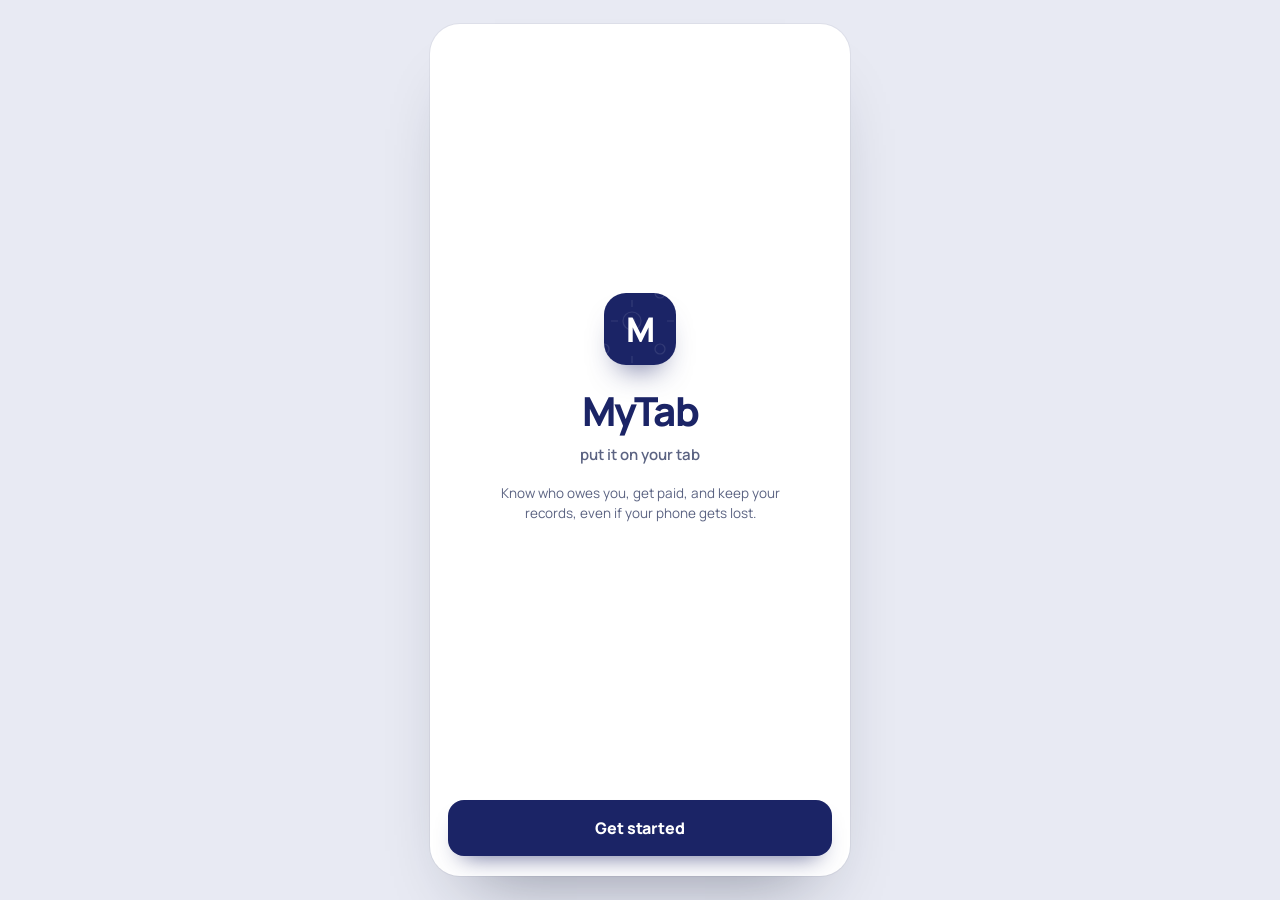
==== app/index.html @ a043fa4d "New look: indigo ledger design (adire-pattern header, Manrope, ledger rows with initials, calmer car" ====
<!DOCTYPE html>
<html lang="en">
<head>
<meta charset="UTF-8" />
<meta name="viewport" content="width=device-width, initial-scale=1.0" />
<title>MyTab · Put it on your tab</title>
<meta name="description" content="Track who owes you, offline-friendly, built for a busy market." />
<link rel="manifest" href="manifest.json" />
<link rel="icon" type="image/png" sizes="32x32" href="favicon-32.png" />
<link rel="icon" type="image/png" sizes="16x16" href="favicon-16.png" />
<link rel="apple-touch-icon" href="apple-touch-icon.png" />
<meta name="theme-color" content="#1B2466" />
<meta name="apple-mobile-web-app-capable" content="yes" />
<meta name="apple-mobile-web-app-status-bar-style" content="black-translucent" />
<meta name="apple-mobile-web-app-title" content="MyTab" />
<meta name="mobile-web-app-capable" content="yes" />
<style>
  @import url('https://fonts.googleapis.com/css2?family=Manrope:wght@500;600;700;800&display=swap');
  :root {
    --bg:#F6F1E4; --surface:#FFFDF8; --ink:#23301F; --ink-soft:#6A7361; --line:#E4DCC6;
    --primary:#2F6B4F; --primary-dark:#1F4B37; --accent:#C6861D;
    --red:#B3402D; --red-bg:#F5DFD9; --yellow:#B4790F; --yellow-bg:#F7EAC9; --green:#3F7D4D; --green-bg:#E1EEE3;
  }
  * { box-sizing:border-box; }
  html, body { margin:0; padding:0; }
  body { min-height:100vh; background:linear-gradient(180deg,#EFE8D6 0%,var(--bg) 220px); display:flex; justify-content:center; padding:24px 12px; font-family:'Inter',sans-serif; color:var(--ink); }
  #phone { width:100%; max-width:420px; min-height:740px; background:var(--surface); border-radius:22px; box-shadow:0 1px 0 rgba(35,48,31,0.06),0 20px 40px -24px rgba(35,48,31,0.35); overflow:hidden; position:relative; display:flex; flex-direction:column; border:1px solid var(--line); }
  .screen { display:flex; flex-direction:column; flex:1; min-height:740px; }

  .hero { background:var(--primary); color:#F3EFE1; padding:24px 20px 18px; }
  .brand-name { font-family:'Source Serif 4',serif; font-weight:700; font-size:17px; opacity:0.9; }
  .hero-label { font-size:12.5px; color:rgba(243,239,225,0.75); margin-top:10px; }
  .hero-amount { font-family:'Source Serif 4',serif; font-weight:700; font-size:36px; }

  .tabs { display:flex; gap:6px; margin:14px 18px 0; background:var(--bg); border-radius:10px; padding:4px; }
  .tab { flex:1; border:none; background:transparent; padding:9px; border-radius:8px; font-weight:700; font-size:13px; color:var(--ink-soft); cursor:pointer; font-family:inherit; }
  .tab--active { background:var(--surface); color:var(--primary); box-shadow:0 1px 3px rgba(0,0,0,0.08); }

  .searchbar { margin:12px 18px 0; display:flex; align-items:center; gap:8px; background:var(--bg); border:1px solid var(--line); border-radius:10px; padding:10px 12px; }
  .searchbar input { border:none; outline:none; background:transparent; font-size:14.5px; width:100%; font-family:inherit; color:var(--ink); }

  .list { flex:1; overflow-y:auto; padding:12px 16px 90px; display:flex; flex-direction:column; gap:9px; }
  .glance-note { font-size:11.5px; color:var(--ink-soft); margin-bottom:2px; font-weight:600; }

  .grow { display:flex; align-items:center; gap:12px; border:none; border-radius:14px; padding:18px 16px; cursor:pointer; font-family:inherit; text-align:left; width:100%; }
  .grow-name { flex:1; font-size:17px; font-weight:700; }
  .grow-amount { font-family:'Source Serif 4',serif; font-weight:700; font-size:17px; }
  .grow-dot { width:12px; height:12px; border-radius:50%; flex-shrink:0; }
  .grow--red { background:var(--red-bg); color:var(--red); }
  .grow--red .grow-dot { background:var(--red); }
  .grow--yellow { background:var(--yellow-bg); color:var(--yellow); }
  .grow--yellow .grow-dot { background:var(--yellow); }
  .grow--green { background:var(--green-bg); color:var(--green); }
  .grow--green .grow-dot { background:var(--green); }
  .grow--green .grow-amount { font-size:13px; font-family:'Inter'; font-weight:600; }

  .empty { padding:40px 10px; text-align:center; }
  .empty-title { font-weight:700; margin-bottom:4px; font-size:15px; }
  .empty-sub { font-size:13px; color:var(--ink-soft); }

  .fab { position:absolute; right:20px; bottom:22px; width:58px; height:58px; border-radius:50%; background:var(--accent); color:#2A1D06; border:none; display:flex; align-items:center; justify-content:center; box-shadow:0 10px 20px -8px rgba(198,134,29,0.6); cursor:pointer; }

  .topbar { display:flex; align-items:center; justify-content:space-between; padding:18px 14px; border-bottom:1px solid var(--line); }
  .topbar-title { font-weight:700; font-size:16px; flex:1; text-align:center; }
  .iconbtn { width:38px; height:38px; border-radius:10px; border:1px solid var(--line); background:var(--surface); display:flex; align-items:center; justify-content:center; cursor:pointer; color:var(--ink); }
  .iconbtn--danger { color:var(--red); }

  .balance-card { margin:16px 18px; background:var(--bg); border:1px solid var(--line); border-radius:14px; padding:18px; text-align:center; }
  .balance-label { font-size:12.5px; color:var(--ink-soft); margin-bottom:4px; }
  .balance-amount { font-family:'Source Serif 4',serif; font-weight:700; font-size:30px; color:var(--red); }
  .balance-amount--clear { color:var(--green); }
  .wa-btn { margin-top:12px; display:inline-flex; align-items:center; gap:6px; font-size:13px; font-weight:700; color:var(--primary-dark); background:var(--green-bg); border-radius:8px; padding:9px 13px; text-decoration:none; }

  .entries { flex:1; overflow-y:auto; padding:0 14px; }
  .entry { border-bottom:1px solid var(--line); }
  .entry-row { display:flex; align-items:center; justify-content:space-between; padding:15px 4px; cursor:pointer; gap:8px; }
  .entry-item { font-size:15.5px; font-weight:700; }
  .entry-date { font-size:12px; color:var(--ink-soft); margin-top:2px; }
  .entry-right { text-align:right; }
  .entry-amount { font-family:'Source Serif 4',serif; font-weight:700; font-size:16px; }
  .entry-amount--paid { color:var(--ink-soft); text-decoration:line-through; }
  .tag { margin-top:4px; font-size:11px; display:inline-flex; align-items:center; gap:3px; padding:2px 8px; border-radius:20px; font-weight:700; }
  .tag--paid { background:var(--green-bg); color:var(--green); }
  .tag--partial { background:var(--yellow-bg); color:var(--yellow); }
  .tag--unpaid { background:var(--red-bg); color:var(--red); }
  .entry-icons { display:flex; gap:4px; flex-shrink:0; }
  .entry-icon-btn { width:26px; height:26px; border-radius:7px; border:1px solid var(--line); background:var(--surface); display:flex; align-items:center; justify-content:center; cursor:pointer; color:var(--ink-soft); }
  .entry-icon-btn--danger { color:var(--red); }

  .settle-form, .quickadd { padding:10px 4px 16px; display:flex; flex-direction:column; gap:10px; }
  .delete-confirm-text { font-size:12.5px; color:var(--ink-soft); line-height:1.4; }
  .quick-row { display:flex; gap:8px; flex-wrap:wrap; }
  .chip { border:1px solid var(--line); background:var(--surface); border-radius:10px; padding:10px 13px; font-size:13.5px; font-weight:700; cursor:pointer; font-family:inherit; color:var(--ink); }
  .chip--active { background:var(--primary); border-color:var(--primary); color:#fff; }
  .chip--ghost { color:var(--ink-soft); }
  .chip--mic { display:flex; align-items:center; gap:5px; color:var(--accent); border-color:var(--accent); }
  .chip--listening { background:var(--accent); color:#fff; }
  .custom-row { display:flex; align-items:center; gap:8px; border:1px solid var(--line); border-radius:10px; padding:4px 4px 4px 12px; background:var(--surface); }
  .custom-prefix { font-weight:700; color:var(--ink-soft); font-size:14px; }
  .custom-input { flex:1; border:none; outline:none; background:transparent; font-size:15px; font-family:inherit; padding:8px 0; color:var(--ink); }
  .custom-go { background:var(--primary); color:#fff; border:none; border-radius:8px; padding:9px 14px; font-size:13px; font-weight:700; cursor:pointer; font-family:inherit; }
  .custom-go:disabled { opacity:0.4; cursor:not-allowed; }
  .settle-actions { display:flex; gap:8px; }
  .settle-btn, .ghost-btn, .settle-full { border-radius:10px; border:none; font-size:14px; font-weight:700; padding:12px 14px; cursor:pointer; font-family:inherit; }
  .settle-btn, .settle-full { background:var(--primary); color:#fff; }
  .settle-btn { flex:1; }
  .settle-btn:disabled { opacity:0.4; cursor:not-allowed; }
  .settle-btn--danger { background:var(--red); }
  .ghost-btn { background:transparent; border:1px solid var(--line); color:var(--ink-soft); display:flex; align-items:center; gap:4px; }

  .quickadd-label { font-size:12px; font-weight:700; color:var(--ink-soft); text-transform:uppercase; letter-spacing:0.03em; }
  .amount-display { font-family:'Source Serif 4',serif; font-weight:700; font-size:30px; color:var(--primary); }
  .plain-input { border:1px solid var(--line); border-radius:10px; padding:10px 12px; font-size:14px; font-family:inherit; width:100%; }

  .form { padding:16px 18px; display:flex; flex-direction:column; gap:16px; flex:1; }
  .form label { font-size:13px; font-weight:700; color:var(--ink-soft); display:flex; flex-direction:column; gap:6px; }
  .form .optional { font-weight:400; opacity:0.8; }
  .form input { border:1px solid var(--line); border-radius:10px; padding:12px; font-size:16px; font-family:inherit; color:var(--ink); }

  .primary-btn { margin:8px 18px 20px; background:var(--primary); color:#fff; border:none; border-radius:12px; padding:15px; font-size:15.5px; font-weight:700; display:flex; align-items:center; justify-content:center; gap:8px; cursor:pointer; font-family:inherit; }
  .primary-btn:disabled { opacity:0.45; cursor:not-allowed; }

  .toast { position:absolute; bottom:18px; left:50%; transform:translateX(-50%); background:var(--ink); color:#F6F1E4; padding:10px 18px; border-radius:20px; font-size:13px; font-weight:600; box-shadow:0 10px 24px -10px rgba(0,0,0,0.5); z-index:10; }
  .sync-btn { position:absolute; top:8px; right:8px; z-index:6; display:flex; align-items:center; gap:6px; padding:8px 10px; background:transparent; border:0; cursor:pointer; color:var(--ink-soft, #6b6357); font:inherit; }
  .sync-ico { font-size:18px; line-height:1; }
  .sync-btn--spin .sync-ico { display:inline-block; animation:syncSpin .8s linear infinite; }
  @keyframes syncSpin { to { transform:rotate(360deg); } }
  .sync-dot { width:9px; height:9px; border-radius:50%; }
  .sync-dot--synced { background:#7fd99a; }
  .sync-dot--pending { background:#e8c76a; }
  .sync-dot--offline { background:#c9c1a4; }
  svg { display:block; }

  .center-screen { flex:1; display:flex; flex-direction:column; align-items:center; justify-content:center; text-align:center; padding:32px 24px; }
  .splash-brand { font-family:'Source Serif 4',serif; font-weight:700; font-size:34px; color:var(--primary); }
  .splash-tag { font-size:14px; color:var(--ink-soft); margin-top:6px; }
  .splash-lede { font-size:13.5px; color:var(--ink-soft); margin-top:18px; line-height:1.5; max-width:280px; }
  .stage-form { width:100%; margin-top:26px; text-align:left; display:flex; flex-direction:column; gap:14px; }
  .stage-form label { font-size:13px; font-weight:700; color:var(--ink-soft); display:flex; flex-direction:column; gap:6px; }
  .stage-form .optional { font-weight:400; opacity:0.8; }
  .stage-form input, .stage-form select { border:1px solid var(--line); border-radius:10px; padding:12px; font-size:15px; font-family:inherit; color:var(--ink); background:var(--surface); }
  .stage-hint { font-size:12px; color:var(--ink-soft); margin-top:-6px; }
  .stage-error { font-size:12.5px; color:var(--red); }
  .pin-dots { display:flex; gap:14px; justify-content:center; margin:10px 0 4px; }
  .pin-dot { width:16px; height:16px; border-radius:50%; border:1.5px solid var(--line); }
  .pin-dot--filled { background:var(--primary); border-color:var(--primary); }
  /* ===== BETA: sales / I owe / summary ===== */
  #phone.has-nav { padding-bottom:64px; }
  #phone.has-nav .fab { bottom:80px; }
  #phone.has-nav .toast { bottom:76px; }
  .beta-chip { display:inline-block; font-size:9px; font-weight:800; letter-spacing:.06em; background:var(--accent); color:#2A1D06; padding:2px 6px; border-radius:6px; vertical-align:middle; margin-left:4px; }
  .biz-nav { position:fixed; bottom:0; left:50%; transform:translateX(-50%); width:100%; max-width:420px; display:flex; background:var(--surface); border-top:1px solid var(--line); z-index:8; padding-bottom:env(safe-area-inset-bottom,0); }
  .biz-nav-btn { flex:1; border:none; background:transparent; padding:9px 2px 8px; display:flex; flex-direction:column; align-items:center; gap:3px; font-family:inherit; font-size:10.5px; font-weight:700; color:var(--ink-soft); cursor:pointer; }
  .biz-nav-btn--on { color:var(--primary); }
  .biz-body { padding:14px 18px 40px; flex:1; }
  .biz-dim { color:var(--ink-soft); font-size:12.5px; font-weight:500; }
  .biz-eg { font-size:12px; color:var(--ink-soft); text-align:center; margin-top:6px; }
  .biz-heard { margin-top:10px; font-size:12.5px; background:var(--yellow-bg); color:var(--yellow); padding:8px 10px; border-radius:10px; font-weight:600; }
  .biz-owehint { margin-top:6px; font-size:12.5px; font-weight:700; color:#F7D9A0; }
  .biz-mic { display:inline-flex; align-items:center; justify-content:center; gap:6px; border:1px solid var(--accent); background:#FBF3DF; color:#7A520A; border-radius:10px; padding:9px 12px; font-family:inherit; font-size:13px; font-weight:700; cursor:pointer; }
  .biz-mic svg { width:18px; height:18px; }
  .biz-mic--on { background:var(--accent); color:#fff; animation:bizpulse 1.1s infinite; }
  @keyframes bizpulse { 50% { box-shadow:0 0 0 7px rgba(198,134,29,.25); } }
  .biz-card { background:var(--bg); border:1px solid var(--line); border-radius:14px; padding:14px; margin-top:12px; }
  .biz-h { font-weight:800; font-size:13.5px; margin-bottom:8px; }
  .biz-line { border:1px solid var(--line); border-radius:12px; padding:10px 12px; margin-top:8px; background:var(--surface); }
  .biz-line-top { display:flex; align-items:center; justify-content:space-between; gap:8px; }
  .biz-line-name { font-weight:700; font-size:14.5px; }
  .biz-line-row { display:flex; align-items:center; gap:8px; margin-top:8px; }
  .biz-line-total { margin-left:auto; font-weight:800; font-size:14.5px; }
  .biz-new { font-size:9.5px; font-weight:800; background:var(--green-bg); color:var(--green); padding:2px 6px; border-radius:6px; text-transform:uppercase; }
  .biz-step { display:flex; align-items:center; border:1px solid var(--line); border-radius:10px; overflow:hidden; }
  .biz-step button { width:34px; height:34px; border:none; background:var(--bg); font-size:18px; font-weight:700; cursor:pointer; color:var(--ink); }
  .biz-step span { min-width:30px; text-align:center; font-weight:800; }
  .biz-price { width:84px; border:1px solid var(--line); border-radius:10px; padding:8px; font-size:15px; font-family:inherit; color:var(--ink); }
  .biz-price--need { border-color:var(--red); background:var(--red-bg); }
  .biz-x { border:none; background:transparent; color:var(--ink-soft); cursor:pointer; padding:6px; display:flex; }
  .biz-pay { display:flex; gap:8px; margin-top:14px; }
  .biz-pay .chip { flex:1; }
  .biz-hist { display:flex; align-items:center; gap:8px; padding:10px 0; border-bottom:1px solid var(--line); }
  .biz-hist-main { font-size:13.5px; font-weight:600; overflow:hidden; text-overflow:ellipsis; }
  .biz-hist-amt { font-weight:800; font-size:14px; white-space:nowrap; }
  .biz-row { width:100%; display:flex; align-items:center; justify-content:space-between; gap:10px; background:var(--surface); border:1px solid var(--line); border-radius:12px; padding:13px 14px; margin-top:8px; cursor:pointer; font-family:inherit; color:var(--ink); }
  .biz-row-name { font-weight:700; font-size:15px; }
  .biz-row-amt { font-weight:800; color:var(--red); font-size:15px; }
  .biz-row-amt--dim { color:var(--green); font-size:12.5px; }
  .biz-inline { display:flex; gap:8px; margin-top:8px; align-items:stretch; }
  .biz-inline input, .biz-full { flex:1; border:1px solid var(--line); border-radius:10px; padding:12px; font-size:15px; font-family:inherit; color:var(--ink); background:var(--surface); min-width:0; }
  .biz-full { width:100%; margin-top:8px; }
  .biz-inline .biz-mic { padding:0 14px; }
  .biz-grid { display:grid; grid-template-columns:1fr 1fr; gap:10px; }
  .biz-stat { background:var(--bg); border:1px solid var(--line); border-radius:14px; padding:12px 14px; display:flex; flex-direction:column; gap:2px; }
  .biz-stat b { font-size:17px; }
  .biz-hrow { margin-top:10px; }
  .biz-hname { display:flex; justify-content:space-between; gap:8px; font-weight:700; font-size:13.5px; margin-bottom:4px; }
  .biz-hbar { height:9px; background:var(--line); border-radius:6px; overflow:hidden; margin-top:6px; }
  .biz-hbar span { display:block; height:100%; background:var(--primary); border-radius:6px; }
  .biz-cmp { display:grid; grid-template-columns:1fr 44px 44px 22px; gap:6px; padding:7px 0; border-bottom:1px solid var(--line); font-size:13.5px; align-items:center; }
  .biz-cmp:last-child { border-bottom:none; }
  .biz-cmp--head { font-size:11px; color:var(--ink-soft); font-weight:700; text-transform:uppercase; }
  .biz-cmp-n { font-weight:700; overflow:hidden; text-overflow:ellipsis; white-space:nowrap; }
  .biz-locked { position:relative; margin-top:14px; border:1px solid var(--line); border-radius:14px; overflow:hidden; background:var(--bg); }
  .biz-blur { filter:blur(4px); opacity:.65; padding:14px; pointer-events:none; }
  .biz-lock-over { position:absolute; inset:0; display:flex; flex-direction:column; align-items:center; justify-content:center; padding:16px; background:rgba(255,253,248,.55); }
  .biz-preview { display:block; margin:16px auto 0; background:none; border:none; color:var(--ink-soft); font-size:12px; text-decoration:underline; cursor:pointer; font-family:inherit; }

  .biz-gear { position:absolute; top:14px; right:58px; width:40px; height:40px; border-radius:10px; border:1px solid rgba(255,255,255,.3); background:rgba(255,255,255,.14); color:#F3EFE1; display:flex; align-items:center; justify-content:center; cursor:pointer; z-index:5; }
  .hero { position:relative; }
  .biz-plan { margin-left:8px; border:1px solid rgba(255,255,255,.45); background:rgba(255,255,255,.16); color:#fff; border-radius:999px; padding:4px 10px; font-family:inherit; font-size:11.5px; font-weight:800; cursor:pointer; vertical-align:middle; }
  .biz-plan--pro { background:var(--accent); border-color:var(--accent); color:#2A1D06; }
  #phone.big .screen { zoom:1.14; }
  #phone.big .biz-nav-btn { font-size:12.5px; padding:10px 2px 9px; }
  #phone.big .biz-nav-btn svg { width:26px; height:26px; }
  #phone.big { padding-bottom:78px; }
  #phone.big .toast, #phone.has-nav.big .toast { bottom:90px; }
  #phone.has-nav.big .fab { bottom:94px; }
  .biz-guide { position:fixed; inset:0; background:rgba(35,48,31,.55); z-index:20; display:flex; align-items:center; justify-content:center; padding:20px; }
  .biz-guide-card { background:var(--surface); border-radius:20px; padding:22px 20px; width:100%; max-width:380px; max-height:90vh; overflow:auto; }
  .biz-guide-title { font-family:'Source Serif 4',serif; font-size:24px; font-weight:700; margin-bottom:10px; }
  .biz-guide-row { display:flex; gap:12px; align-items:center; padding:10px 0; border-bottom:1px solid var(--line); font-size:16px; }
  .biz-guide-row b { font-size:17px; }
  .biz-guide-ico { font-size:28px; width:40px; text-align:center; }
  .biz-owehint--good { color:#BFE8CB; }

  /* ===== UI refresh: the shop ledger ===== */
  :root { --rule:#E0D6BC; }
  #phone { border-radius:26px; }
  :focus-visible { outline:3px solid var(--accent); outline-offset:2px; }

  /* header sits on ruled notebook paper; the money figure gets an accountant's double rule */
  .hero { background-color:#245840; background-image:repeating-linear-gradient(to bottom, transparent 0 35px, rgba(243,239,225,.075) 35px 36px); padding:26px 22px 24px; }
  .hero-label { font-size:13.5px; font-weight:600; color:rgba(243,239,225,.82); margin-top:14px; }
  .hero-amount { display:inline-block; font-family:'Inter',sans-serif; font-weight:800; font-size:42px; line-height:1.15; letter-spacing:-.02em; font-variant-numeric:tabular-nums; padding-bottom:6px; border-bottom:4px double rgba(243,239,225,.6); margin-top:2px; }
  .hero-amount ~ .hero-label { margin-top:10px; }

  /* figures line up like a ledger column */
  .grow-amount, .balance-amount, .entry-amount, .amount-display, .biz-line-total, .biz-hist-amt, .biz-row-amt, .biz-stat b { font-family:'Inter',sans-serif; font-weight:800; font-variant-numeric:tabular-nums; letter-spacing:-.01em; }
  .balance-amount { font-size:38px; }

  /* customer list: ruled ledger lines instead of colour boxes */
  .list { gap:0; padding:4px 20px 110px; }
  .glance-note { font-size:13px; margin:10px 0 4px; }
  .list .grow { background:transparent; border-radius:0; border-bottom:1px solid var(--rule); padding:15px 0; color:var(--ink); min-height:68px; }
  .list .grow:active { background:var(--bg); }
  .grow-dot { width:11px; height:11px; }
  .grow-name { display:flex; flex-direction:column; font-size:17.5px; font-weight:700; }
  .grow-age { font-size:13px; font-weight:600; color:var(--ink-soft); margin-top:2px; }
  .list .grow--red .grow-age { color:var(--red); }
  .list .grow--yellow .grow-age { color:var(--yellow); }
  .list .grow .grow-amount { font-size:18px; }
  .list .grow--red .grow-amount { color:var(--red); }
  .list .grow--yellow .grow-amount { color:var(--yellow); }
  .list .grow--green .grow-amount { color:var(--green); font-size:13.5px; font-weight:700; }

  .tabs { border-radius:12px; padding:4px; margin:16px 20px 0; }
  .tab { padding:11px; font-size:14px; border-radius:9px; }
  .tab--active { box-shadow:0 1px 2px rgba(35,48,31,.14), 0 3px 8px -4px rgba(35,48,31,.25); }

  /* sentence-case section labels (easier to read than capitals) */
  .quickadd-label { text-transform:none; letter-spacing:0; font-size:13.5px; font-weight:700; color:var(--ink-soft); }

  /* bigger touch targets for thumbs and for older eyes */
  .chip, .settle-btn, .ghost-btn, .settle-full { min-height:46px; border-radius:12px; }
  .chip { font-size:14.5px; }
  .settle-btn, .ghost-btn, .settle-full { font-size:15px; }
  .primary-btn { border-radius:14px; padding:17px; font-size:16.5px; box-shadow:0 8px 16px -8px rgba(31,75,55,.6); transition:transform .08s ease; }
  .primary-btn:active, .settle-btn:active, .chip:active, .fab:active { transform:scale(.97); }
  .form input, .stage-form input, .stage-form select, .biz-full, .biz-inline input { min-height:48px; font-size:16px; border-radius:12px; }

  /* the add button says what it does */
  .fab { width:auto; height:58px; padding:0 22px 0 18px; border-radius:30px; gap:8px; box-shadow:0 10px 20px -8px rgba(110,70,10,.55); }
  .fab::after { content:"Add customer"; font-weight:800; font-size:15.5px; }

  /* bottom navigation: clear active marker */
  .biz-nav { box-shadow:0 -6px 18px -12px rgba(35,48,31,.35); }
  .biz-nav-btn { position:relative; font-size:12px; padding:11px 2px 9px; }
  .biz-nav-btn svg { width:23px; height:23px; }
  .biz-nav-btn--on::before { content:""; position:absolute; top:0; left:50%; width:30px; height:3.5px; margin-left:-15px; background:var(--primary); border-radius:0 0 4px 4px; }

  .biz-stat { border-radius:14px; padding:14px; }
  .biz-stat b { font-size:20px; }
  .entry-row { padding:16px 2px; }
  .topbar { padding:16px 14px; }
  .topbar-title { font-size:17px; }
  .splash-brand { font-size:40px; }

  @media (prefers-reduced-motion: reduce) { *, *::before, *::after { animation:none !important; transition:none !important; } }
  #phone.has-nav .toast { bottom:152px; }
  #phone.has-nav.big .toast { bottom:166px; }
  .sync-btn { top:1px; right:4px; padding:3px 6px; gap:4px; }
  .sync-ico { font-size:13px; }
  .sync-dot { width:7px; height:7px; }
  .hero { background-image:repeating-linear-gradient(to bottom, transparent 0 35px, rgba(243,239,225,.05) 35px 36px); }

  /* on a phone the app is the whole screen, not a card floating on a page */
  @media (max-width: 520px) {
    body { padding:0; background:var(--surface); }
    #phone { max-width:none; border-radius:0; box-shadow:none; min-height:100vh; min-height:100dvh; }
    .screen { min-height:100vh; min-height:100dvh; }
    .biz-nav { max-width:none; }
  }

/* trust rating */
.tr-tag{display:inline-block;align-self:flex-start;margin:2px 0 0;font-size:10px;font-weight:800;text-transform:uppercase;letter-spacing:.04em;padding:1px 6px;border-radius:6px;vertical-align:middle}
.tr-tag--risky{background:var(--red-bg);color:var(--red)}
.tr-tag--watch{background:var(--yellow-bg);color:var(--yellow)}
.tr-card{display:flex;align-items:flex-start;gap:10px;margin:12px 0 0;padding:10px 12px;border-radius:12px;text-align:left;font-size:13.5px;line-height:1.35;background:var(--bg);border:1px solid var(--line)}
.tr-pill{flex:none;font-size:11px;font-weight:800;text-transform:uppercase;letter-spacing:.04em;padding:3px 8px;border-radius:8px;background:var(--line);color:var(--ink)}
.tr-card--good .tr-pill{background:var(--green-bg);color:var(--green)}
.tr-card--watch .tr-pill{background:var(--yellow-bg);color:var(--yellow)}
.tr-card--risky .tr-pill{background:var(--red-bg);color:var(--red)}
.tr-why{color:var(--ink-soft);font-weight:500}

/* shop close */
.cl-pill{display:block;margin:10px 0 0;border:1px solid rgba(255,255,255,.35);background:rgba(255,255,255,.14);color:#F3EFE1;border-radius:999px;padding:8px 14px;font:inherit;font-size:13px;font-weight:700;cursor:pointer}
.cl-card{margin-top:8px}
.cl-row{display:flex;justify-content:space-between;gap:10px;padding:6px 0;font-size:14px;border-bottom:1px dashed var(--line)}
.cl-row:last-child{border-bottom:none}
.cl-sub{display:flex;align-items:center;justify-content:space-between;gap:8px;padding:6px 0 6px 10px;font-size:13px;color:var(--ink-soft)}
.cl-seg{display:inline-flex;border:1px solid var(--line);border-radius:10px;overflow:hidden;flex:none}
.cl-seg button{border:none;background:var(--surface);padding:7px 10px;font:inherit;font-size:12px;font-weight:700;color:var(--ink-soft);cursor:pointer;min-height:34px}
.cl-seg button.on{background:var(--primary);color:#fff}
.cl-cats{display:flex;flex-wrap:wrap;gap:6px;margin:8px 0}
.cl-addrow{display:flex;gap:8px;align-items:center}
.cl-addrow input,.cl-f input{width:100%;border:1px solid var(--line);border-radius:10px;padding:11px 12px;font:inherit;font-size:16px;background:var(--surface);color:var(--ink)}
.cl-addrow input{flex:1;min-width:0}
.cl-f{display:block;font-size:13px;font-weight:700;margin-top:10px}
.cl-f input{margin-top:5px}
.cl-expect{margin-top:8px;font-size:13.5px;background:var(--yellow-bg);color:var(--yellow);border-radius:10px;padding:8px 10px}
.cl-people{display:flex;flex-wrap:wrap;gap:6px 12px;margin-top:8px;font-size:12.5px;color:var(--ink-soft)}
.cl-verdict{border-radius:16px;padding:16px;margin:0 0 14px;text-align:center;border:1px solid var(--line)}
.cl-verdict--balanced{background:var(--green-bg);color:var(--green)}
.cl-verdict--short{background:var(--red-bg);color:var(--red)}
.cl-verdict--over{background:var(--yellow-bg);color:var(--yellow)}
.cl-vtitle{font-size:26px;font-weight:800}
.cl-vline{font-size:14px;margin-top:4px;color:var(--ink)}
.cl-tip,.cl-pattern,.cl-bankline{font-size:13px;margin-top:8px;color:var(--ink-soft);text-align:left}
.cl-pattern{font-weight:700;color:var(--red)}
.cl-sealed{font-size:12px;margin-top:10px;color:var(--ink-soft)}
.cl-alert{background:var(--red-bg);color:var(--red);border:1px solid var(--red);border-radius:12px;padding:10px 12px;margin-bottom:12px;font-size:13px}
.cl-alert div{margin-top:4px;color:var(--ink)}
.cl-h{display:flex;justify-content:space-between;align-items:center;padding:8px 0;border-bottom:1px dashed var(--line);font-size:14px}
.cl-h:last-child{border-bottom:none}
.cl-hv{font-size:12px;font-weight:800;padding:3px 8px;border-radius:8px}
.cl-hv--balanced{background:var(--green-bg);color:var(--green)}.cl-hv--short{background:var(--red-bg);color:var(--red)}.cl-hv--over{background:var(--yellow-bg);color:var(--yellow)}
.cl-flag{font-size:10.5px;font-weight:800;color:var(--red);text-transform:uppercase;margin-left:6px}
.biz-nav-btn{min-width:0}

/* ===== Design layer: "indigo ledger" =====
   adire-inspired indigo header, white paper, ruled ledger rows, one family of type (Manrope) with tabular figures */
:root {
  --bg:#F3F4F9; --surface:#FFFFFF; --ink:#141A33; --ink-soft:#5B6382; --line:#E3E6F0; --rule:#E3E6F0;
  --primary:#1B2466; --primary-dark:#111846; --accent:#C99A3B;
  --red:#C23A2B; --red-bg:#FBE7E3; --yellow:#8F6208; --yellow-bg:#FAEFD3; --green:#0F7F55; --green-bg:#DCF3E9;
  --indigo:#1B2466; --pattern:url("data:image/svg+xml,%3Csvg xmlns='http://www.w3.org/2000/svg' width='56' height='56' viewBox='0 0 56 56' fill='none' stroke='white' stroke-opacity='.10' stroke-width='1.2'%3E%3Ccircle cx='28' cy='28' r='9'/%3E%3Ccircle cx='28' cy='28' r='3.2' fill='white' fill-opacity='.10' stroke='none'/%3E%3Ccircle cx='0' cy='0' r='5'/%3E%3Ccircle cx='56' cy='0' r='5'/%3E%3Ccircle cx='0' cy='56' r='5'/%3E%3Ccircle cx='56' cy='56' r='5'/%3E%3Cpath d='M28 7v7M28 42v7M7 28h7M42 28h7'/%3E%3C/svg%3E");
}
body, button, input, select, textarea { font-family:'Manrope', system-ui, -apple-system, 'Segoe UI', Roboto, sans-serif; }
body { background:#E8EAF3; color:var(--ink); -webkit-font-smoothing:antialiased; }
#phone { border-radius:30px; border:none; box-shadow:0 40px 70px -40px rgba(20,26,51,.45), 0 0 0 1px rgba(20,26,51,.05); background:var(--surface); }
:focus-visible { outline:3px solid #7C8BFF; outline-offset:2px; }

/* header: the one memorable thing */
.hero { background-color:var(--indigo); background-image:var(--pattern); background-size:56px 56px; color:#fff; padding:22px 22px 30px; border-radius:0 0 30px 30px; }
.hero--owe, .hero[style*="background"] { background-image:var(--pattern); }
.brand-name { font-family:'Manrope',system-ui,sans-serif; font-weight:800; font-size:17px; letter-spacing:-.02em; opacity:1; display:flex; align-items:center; gap:10px; }
.hero-label { font-size:13px; font-weight:600; color:rgba(255,255,255,.72); margin-top:20px; }
.hero-amount { display:block; font-family:'Manrope',system-ui,sans-serif; font-weight:800; font-size:46px; line-height:1.08; letter-spacing:-.035em; border:0; padding:0; margin-top:4px; font-variant-numeric:tabular-nums; }
.hero-amount ~ .hero-label { margin-top:8px; }
.hero .iconbtn, .biz-gear { width:40px; height:40px; border-radius:13px; border:1px solid rgba(255,255,255,.22); background:rgba(255,255,255,.10); color:#fff; }
.biz-owehint { color:rgba(255,255,255,.82); font-weight:600; font-size:13px; margin-top:8px; }
.biz-owehint--good { color:#7EE7B8; }
.biz-plan { border-radius:999px; font-size:10.5px; font-weight:800; padding:3px 10px; background:rgba(255,255,255,.12); color:#fff; border:1px solid rgba(255,255,255,.3); letter-spacing:.02em; }
.biz-plan--pro { background:var(--accent); color:#2A1D06; border-color:var(--accent); }
.cl-pill { background:#fff; color:var(--indigo); border:0; font-weight:800; }

/* type */
.grow-amount, .balance-amount, .entry-amount, .amount-display, .biz-line-total, .biz-hist-amt, .biz-row-amt, .biz-stat b, .splash-brand { font-family:'Manrope',system-ui,sans-serif; font-variant-numeric:tabular-nums; letter-spacing:-.02em; }
.balance-amount { font-size:40px; font-weight:800; letter-spacing:-.035em; }
.quickadd-label { font-size:13px; font-weight:700; color:var(--ink-soft); text-transform:none; letter-spacing:0; }
.topbar-title { font-weight:800; letter-spacing:-.01em; }

/* segmented tabs */
.tabs { background:var(--bg); border-radius:15px; padding:4px; margin:20px 20px 0; }
.tab { border-radius:11px; font-weight:700; color:var(--ink-soft); }
.tab--active { background:#fff; color:var(--indigo); box-shadow:0 1px 2px rgba(20,26,51,.10), 0 4px 10px -6px rgba(20,26,51,.25); }
.searchbar { background:var(--bg); border:0; border-radius:14px; margin:12px 20px 0; }

/* customer ledger rows with an initial */
.list { padding:6px 20px 120px; }
.list .grow { background:transparent; border-radius:0; border-bottom:1px solid var(--line); padding:14px 0; gap:14px; min-height:72px; }
.grow-dot { display:none; }
.grow-av { width:46px; height:46px; border-radius:50%; display:grid; place-items:center; flex:none; font-weight:800; font-size:17px; background:var(--bg); color:var(--indigo); }
.list .grow--red .grow-av { background:var(--red-bg); color:var(--red); }
.list .grow--yellow .grow-av { background:var(--yellow-bg); color:var(--yellow); }
.list .grow--green .grow-av { background:var(--green-bg); color:var(--green); }
.grow-name { font-weight:700; font-size:17px; letter-spacing:-.01em; }
.grow-age { font-weight:600; font-size:13px; }
.list .grow .grow-amount { font-size:18px; font-weight:800; }
.list .grow--green .grow-amount { font-weight:700; }
.glance-note { font-size:13px; color:var(--ink-soft); margin:14px 0 2px; font-weight:600; }
.tr-tag { border-radius:999px; }

/* banners */
#homeOverdueBanner, #homeUpgradeBanner { border-radius:18px !important; border:0 !important; margin-top:16px !important; }
#homeOverdueBanner { background:var(--red-bg) !important; }
#homeUpgradeBanner { background:var(--yellow-bg) !important; }

/* cards */
.biz-card, .balance-card, .biz-stat, .biz-line { background:var(--bg); border:0; border-radius:20px; box-shadow:none; }
.balance-card { margin:18px 20px; padding:22px 18px; }
.biz-line { background:#fff; border:1px solid var(--line); border-radius:16px; }
.biz-stat { padding:16px; }
.biz-stat b { font-size:22px; font-weight:800; }
.wa-btn { border-radius:999px; padding:11px 18px; font-size:14px; background:#E6F8EE; color:#0B6B44; }

/* inputs */
.form input, .stage-form input, .stage-form select, .plain-input, .biz-full, .biz-inline input, .cl-f input, .cl-addrow input, .custom-row { border:1.5px solid var(--line); border-radius:14px; background:#fff; }
input:focus, select:focus, textarea:focus { border-color:var(--indigo); outline:none; box-shadow:0 0 0 4px rgba(27,36,102,.12); }
.custom-row:focus-within { border-color:var(--indigo); box-shadow:0 0 0 4px rgba(27,36,102,.12); }

/* buttons */
.primary-btn { background:var(--indigo); border-radius:16px; padding:17px; font-size:16px; font-weight:800; letter-spacing:-.01em; box-shadow:0 14px 24px -14px rgba(27,36,102,.7); }
.settle-btn, .settle-full, .custom-go { background:var(--indigo); border-radius:14px; font-weight:800; }
.settle-btn--danger { background:var(--red); }
.ghost-btn { border:1.5px solid var(--line); border-radius:14px; color:var(--ink); font-weight:700; }
.chip { border:1.5px solid var(--line); border-radius:999px; background:#fff; padding:10px 16px; font-weight:700; }
.chip--active { background:var(--indigo); border-color:var(--indigo); color:#fff; }
.chip--ghost { border-style:dashed; color:var(--ink-soft); }
.iconbtn { border-radius:13px; border:1.5px solid var(--line); }
.fab { background:var(--indigo); color:#fff; box-shadow:0 16px 28px -12px rgba(27,36,102,.7); }
.fab svg { color:#fff; }
.biz-mic { background:var(--yellow-bg); color:var(--yellow); border:0; border-radius:999px; }
.biz-mic--on { background:var(--accent); color:#2A1D06; }

/* navigation */
.biz-nav { background:rgba(255,255,255,.96); backdrop-filter:blur(10px); border-top:1px solid var(--line); box-shadow:none; }
.biz-nav-btn { color:#8A91AD; font-weight:700; }
.biz-nav-btn--on { color:var(--indigo); }
.biz-nav-btn--on::before { width:26px; height:3px; margin-left:-13px; border-radius:0 0 4px 4px; background:var(--indigo); }

/* detail entries */
.entries { padding:0 20px; }
.entry { border-bottom:1px solid var(--line); }
.tag { border-radius:999px; }
.entry-icon-btn { border-radius:9px; }

/* shop close */
.cl-verdict { border:0; border-radius:22px; padding:20px 16px; }
.cl-vtitle { font-size:30px; font-weight:800; letter-spacing:-.03em; }
.cl-seg { border-radius:999px; border:1.5px solid var(--line); }
.cl-seg button.on { background:var(--indigo); }
.cl-expect { border-radius:12px; font-weight:600; }
.cl-alert { border:0; border-radius:16px; }
.cl-h { border-bottom-color:var(--line); }

/* sign-in / welcome */
.splash-brand { font-weight:800; font-size:40px; letter-spacing:-.04em; color:var(--indigo); }
.splash-brand::before { content:"M"; display:grid; place-items:center; width:72px; height:72px; margin:0 auto 18px; border-radius:22px; background-color:var(--indigo); background-image:var(--pattern); background-size:56px 56px; color:#fff; font-size:34px; letter-spacing:0; box-shadow:0 18px 30px -16px rgba(27,36,102,.7); }
.splash-tag { font-size:15px; font-weight:600; }
.pin-dot { border-color:#C7CCE0; }
.toast { background:var(--ink); color:#fff; border-radius:999px; font-weight:700; }
.biz-guide-card { border-radius:24px; }
.empty-title { font-weight:800; }

.cl-addrow { flex-wrap:wrap; }
.cl-addrow input { flex:1 1 100%; }
.cl-addrow .settle-btn { flex:1 1 auto; }
.biz-locked { background:var(--bg); border:0; border-radius:20px; }
</style>
</head>
<body>
  <div id="phone"></div>

  <script>
    /* ================= BACKEND API ================= */
    const API_BASE = "https://mytab-backend-ch5s.onrender.com";

    let billingStatus = null; // { plan, subscriptionStatus, customerCount, customerLimit }
    async function fetchBillingStatus() {
      const res = await apiFetch("/billing/status", { method: "GET" });
      if (res.ok) {
        billingStatus = res.data;
        if (stage === "app") render();
      }
      return res;
    }
    function isPro() { return billingStatus && billingStatus.plan === "pro"; }

    /* ---------- Add to Home Screen ---------- */
    let deferredInstallPrompt = null;
    window.addEventListener("beforeinstallprompt", (e) => {
      e.preventDefault();
      deferredInstallPrompt = e;
    });
    function isStandalone() {
      return window.matchMedia("(display-mode: standalone)").matches || window.navigator.standalone === true;
    }

    /* ---------- this device's business identity ---------- */
    const BUSINESS_ID_KEY = "mytab_business_id_v1";
    const BUSINESS_META_KEY = "mytab_business_meta_v1"; // { name, identifier, type, pin }
    const ONBOARDED_KEY = "mytab_onboarded_v1";
    const TOKEN_KEY = "mytab_token_v1";
    const ID_MAP_KEY = "mytab_id_map_v1";

    function getBusinessId() { return localStorage.getItem(BUSINESS_ID_KEY); }
    function setBusinessId(id) { localStorage.setItem(BUSINESS_ID_KEY, id); }
    function getBusinessMeta() {
      try { return JSON.parse(localStorage.getItem(BUSINESS_META_KEY)) || {}; }
      catch (e) { return {}; }
    }
    function setBusinessMeta(meta) { localStorage.setItem(BUSINESS_META_KEY, JSON.stringify(meta)); }
    function isOnboarded() { return localStorage.getItem(ONBOARDED_KEY) === "1"; }
    function markOnboarded() { localStorage.setItem(ONBOARDED_KEY, "1"); }
    function getToken() { return localStorage.getItem(TOKEN_KEY); }
    function setToken(t) { localStorage.setItem(TOKEN_KEY, t); }
    function clearSession() {
      localStorage.removeItem(TOKEN_KEY);
      localStorage.removeItem(BUSINESS_ID_KEY);
      localStorage.removeItem(BUSINESS_META_KEY);
      localStorage.removeItem(ONBOARDED_KEY);
      localStorage.removeItem(STORAGE_KEY);
      localStorage.removeItem(QUEUE_KEY);
      localStorage.removeItem(ID_MAP_KEY);
      localStorage.removeItem("mytab_role"); localStorage.removeItem("mytab_staff_name");
    }

    let BUSINESS_ID = getBusinessId(); // may be null until onboarding/login completes

    /* ---------- local id -> server id map (for ops created while offline) ---------- */
    function loadIdMap() {
      try { return JSON.parse(localStorage.getItem(ID_MAP_KEY)) || {}; }
      catch (e) { return {}; }
    }
    function saveIdMap(m) { try { localStorage.setItem(ID_MAP_KEY, JSON.stringify(m)); } catch (e) {} }
    function resolveId(id) { const m = loadIdMap(); return m[id] || id; }
    function remapId(tempId, realId, kind) {
      if (!tempId || tempId === realId) return;
      const m = loadIdMap();
      m[tempId] = realId;
      saveIdMap(m);

      if (kind === "customer") {
        const d = debtors.find((x) => x.id === tempId);
        if (d) d.id = realId;
        if (selectedId === tempId) selectedId = realId;
      } else if (kind === "debt") {
        debtors.forEach((d) => {
          const e = d.entries.find((x) => x.id === tempId);
          if (e) e.id = realId;
        });
        if (openEntryId === tempId) openEntryId = realId;
      }
      saveDebtors();

      let q = loadQueue();
      q = q.map((o) => {
        const clone = Object.assign({}, o);
        if (clone.customerId === tempId) clone.customerId = realId;
        if (clone.id === tempId) clone.id = realId;
        if (clone.debtId === tempId) clone.debtId = realId;
        return clone;
      });
      saveQueue(q);
    }

    /* ---------- generic authenticated fetch helper ---------- */
    async function apiFetch(path, options) {
      options = options || {};
      const token = getToken();
      const headers = Object.assign({ "Content-Type": "application/json" }, options.headers || {});
      if (token) headers.Authorization = "Bearer " + token;
      try {
        const res = await fetch(API_BASE + path, Object.assign({}, options, { headers }));
        let body = null;
        try { body = await res.json(); } catch (e) { /* empty body, e.g. 204 */ }
        if (!res.ok) return { ok: false, status: res.status, error: (body && body.error) || "Request failed." };
        return { ok: true, status: res.status, data: body };
      } catch (e) {
        return { ok: false, status: 0, error: "Couldn't reach the server." };
      }
    }

    /* ---------- sync queue (source of truth is localStorage; this pushes outward to the API) ---------- */
    const QUEUE_KEY = "mytab_sync_queue_v1";
    function loadQueue() {
      try { return JSON.parse(localStorage.getItem(QUEUE_KEY)) || []; }
      catch (e) { return []; }
    }
    function saveQueue(q) {
      try { localStorage.setItem(QUEUE_KEY, JSON.stringify(q)); } catch (e) {}
    }
    let enqueueCount = 0;
    function enqueue(op) {
      enqueueCount++;
      const q = loadQueue();
      q.push(op);
      saveQueue(q);
      updateSyncIndicator();
      drainQueue();
    }

    let draining = false;
    async function drainQueue() {
      if (draining) return;
      if (!navigator.onLine || !getToken()) { updateSyncIndicator(); return; }
      draining = true;
      let q = loadQueue();
      while (q.length > 0) {
        const op = q[0];
        const ok = await runOp(op);
        if (!ok) break; // stop on first failure, retry later (offline or transient error)
        q = loadQueue().slice(1); // reload, since runOp may have rewritten the queue via remapId
        saveQueue(q);
        updateSyncIndicator();
      }
      draining = false;
      updateSyncIndicator();
    }

    function opFail(res, op) {
      if (res.status === 401) { handleAuthExpired(); throw new Error('auth'); }
      if (res.status >= 400 && res.status < 500 && res.status !== 408 && res.status !== 429) {
        console.warn('Dropping a change the server will never accept:', op.type, res.status, res.error);
        return true;
      }
      throw new Error(res.error);
    }
    async function runOp(op) {
      try {
        if (op.type === "create_customer") {
          const res = await apiFetch("/api/customers", {
            method: "POST",
            body: JSON.stringify({ name: op.name, phone: op.phone || undefined, birthday: op.birthday || undefined }),
          });
          if (!res.ok) {
            if (res.status === 402) {
              // Free-plan limit hit server-side (e.g. synced elsewhere first) — this
              // customer can never be created without upgrading, so drop it rather
              // than retrying forever, and remove the phantom local entry.
              debtors = debtors.filter((d) => d.id !== op.tempId);
              saveDebtors();
              flash("Free plan limit reached, upgrade to add more customers.");
              return true;
            }
            throw new Error(res.error);
          }
          remapId(op.tempId, res.data.customer.id, "customer");
          return true;
        }
        if (op.type === "update_customer") {
          const id = resolveId(op.id);
          const res = await apiFetch(`/api/customers/${id}`, {
            method: "PATCH",
            body: JSON.stringify({ name: op.name, phone: op.phone, birthday: op.birthday || undefined }),
          });
          if (!res.ok) return opFail(res, op);
          return true;
        }
        if (op.type === "delete_customer") {
          const id = resolveId(op.id);
          const res = await apiFetch(`/api/customers/${id}`, { method: "DELETE" });
          if (!res.ok && res.status !== 404) throw new Error(res.error);
          return true;
        }
        if (op.type === "create_debt") {
          const customerId = resolveId(op.customerId);
          const res = await apiFetch(`/api/customers/${customerId}/debts`, {
            method: "POST",
            body: JSON.stringify({ item: op.item, amount: op.amount, date: op.date }),
          });
          if (!res.ok) return opFail(res, op);
          remapId(op.tempId, res.data.debt.id, "debt");
          return true;
        }
        if (op.type === "update_debt") {
          const id = resolveId(op.id);
          const res = await apiFetch(`/api/debts/${id}`, {
            method: "PATCH",
            body: JSON.stringify({ item: op.item, amount: op.amount }),
          });
          if (!res.ok) return opFail(res, op);
          return true;
        }
        if (op.type === "delete_debt") {
          const id = resolveId(op.id);
          const res = await apiFetch(`/api/debts/${id}`, { method: "DELETE" });
          if (!res.ok && res.status !== 404) throw new Error(res.error);
          return true;
        }
        if (op.type === "add_payment") {
          const id = resolveId(op.debtId);
          const res = await apiFetch(`/api/debts/${id}/payments`, {
            method: "POST",
            body: JSON.stringify({ amount: op.amount }),
          });
          if (!res.ok) return opFail(res, op);
          return true;
        }
        return true;
      } catch (e) {
        console.warn("Sync op failed, will retry:", op.type, e.message || e);
        return false;
      }
    }

    window.addEventListener("online", () => { drainQueue(); refreshFromServerIfIdle(); });
document.addEventListener("visibilitychange", () => {
  // Catches the common PWA case: the app was just backgrounded (not fully
  // closed), so page-load-only refresh logic never re-ran, and another
  // device may have added data in the meantime.
  if (document.visibilityState === "visible") {
    drainQueue();
    refreshFromServerIfIdle();
    fetchBillingStatus();
  }
});
    setInterval(drainQueue, 20000); // fallback in case the 'online' event is missed
    setInterval(() => { refreshFromServerIfIdle(); fetchBillingStatus(); }, 90000); // periodic catch-up, covers two tabs/devices open at once
    drainQueue(); // attempt on load, in case ops were queued last session while offline

    // Manual refresh: another way to pull the latest data (the automatic refresh stays on).
    let refreshing = false;
    async function manualRefresh() {
      if (refreshing) return;
      if (!navigator.onLine) { flash("You're offline. Try again when you're back online."); return; }
      if (!getToken()) return;
      refreshing = true;
      const btn = document.getElementById("syncBtn");
      if (btn) btn.classList.add("sync-btn--spin");
      try {
        await drainQueue();
        if (loadQueue().length > 0) { refreshing = false; flash("Some changes are still sending. Try again in a moment."); return; }
        const { debtors: pulled, error } = await fetchCustomers();
        if (error) { refreshing = false; flash("Couldn't refresh. Try again."); return; }
        debtors = pulled;
        saveDebtors();
        fetchBillingStatus();
        refreshing = false;
        flash("Up to date");
      } catch (e) {
        refreshing = false;
        flash("Couldn't refresh. Try again.");
      }
    }

    function updateSyncIndicator() {
      const dot = document.getElementById("syncDot");
      if (!dot) return;
      const pending = loadQueue().length + (typeof bzQueueLen === 'function' ? bzQueueLen() : 0);
      if (!navigator.onLine) { dot.className = "sync-dot sync-dot--offline"; dot.title = "Offline, will sync when back online"; }
      else if (pending > 0) { dot.className = "sync-dot sync-dot--pending"; dot.title = pending + " change(s) waiting to sync"; }
      else { dot.className = "sync-dot sync-dot--synced"; dot.title = "Synced"; }
    }

    /* ---------- login / register against the backend ---------- */
    function classifyIdentifier(raw) {
      const value = raw.trim();
      if (!value) return null;
      if (value.includes("@")) return { column: "email", value: value.toLowerCase() };
      return { column: "phone", value };
    }

    async function loginToBackend(identifierValue, pin) {
      const body = { identifier: identifierValue };
      if (pin) body.pin = pin;
      return apiFetch("/auth/login", { method: "POST", body: JSON.stringify(body) });
    }

    async function registerToBackend({ name, businessType, phone, email, pin }) {
      return apiFetch("/auth/register", {
        method: "POST",
        body: JSON.stringify({ name, businessType, phone, email, pin: pin || undefined }),
      });
    }

    // Pulls this business's customers + debts (with running balance) down from the API.
    async function fetchCustomers() {
      const res = await apiFetch("/api/customers", { method: "GET" });
      if (!res.ok) {
        if (res.status === 401) handleAuthExpired();
        return { error: res.error };
      }
      const pulled = (res.data.customers || []).map((c) => ({
        id: c.id,
        name: c.name,
        phone: c.phone || "",
        birthday: c.birthday || "",
        entries: (c.entries || []).map((e) => ({
          id: e.id,
          item: e.item,
          amount: Number(e.amount),
          date: e.date,
          paidAmount: Number(e.paidAmount || 0),
          paid: !!e.paid,
        })),
      }));
      return { debtors: pulled };
    }

    // Quietly pulls fresh data from the server, but only when there's nothing local
    // still waiting to sync (so we never clobber unsynced local changes).
    async function refreshFromServerIfIdle() {
      if (!getToken() || !navigator.onLine) return;
      if (loadQueue().length > 0) return;
      const c0 = enqueueCount;
      const { debtors: pulled, error } = await fetchCustomers();
      if (error) return;
      if (enqueueCount !== c0 || loadQueue().length > 0) return; // stale: user changed something meanwhile
      debtors = pulled;
      saveDebtors();
      if (stage === "app") render();
    }

    function handleAuthExpired() {
      const wasStaff = localStorage.getItem("mytab_role") === "staff";
      clearSession();
      stage = "login";
      loginIdentifier = ""; loginPin = ""; needsLoginPin = false;
      loginError = wasStaff ? "You have been signed out. Ask the shop owner if your access was removed." : "Your session expired, log in again.";
      render();
    }

    /* ---------- storage (offline) ---------- */
    const STORAGE_KEY = "mytab_debtors_v1";
    function loadDebtors() {
      try {
        const raw = localStorage.getItem(STORAGE_KEY);
        if (raw) return JSON.parse(raw);
      } catch (e) { /* localStorage unavailable (e.g. this preview), data stays in-memory only */ }
      return [];
    }
    function saveDebtors() {
      try { localStorage.setItem(STORAGE_KEY, JSON.stringify(debtors)); }
      catch (e) { /* storage unavailable, data stays in-memory only for this session */ }
    }

    /* ---------- helpers ---------- */
    const fmt = (n) => "₦" + Number(n).toLocaleString("en-NG", { maximumFractionDigits: 0 });
    const todayISO = () => new Date().toISOString().slice(0, 10);
    const daysAgo = (d) => Math.floor((new Date(todayISO()) - new Date(d)) / 86400000);
    const esc = (s) => String(s).replace(/[&<>"']/g, (c) => ({ "&":"&amp;","<":"&lt;",">":"&gt;",'"':"&quot;","'":"&#39;" }[c]));
    const businessItemsByType = {
      "Foodstuff & provisions": ["Rice", "Beans", "Oil", "Garri", "Sugar"],
      "Fashion & tailoring": ["Fabric", "Sewing", "Alteration", "Ready-made wear"],
      "Electronics & phones": ["Phone", "Charger", "Repair", "Accessories"],
      "Salon & beauty": ["Hair styling", "Braiding", "Manicure", "Products"],
      "Building materials & hardware": ["Cement", "Blocks", "Paint", "Tools"],
      "Pharmacy & chemist": ["Drugs", "Consultation", "Injection", "Supplements"],
      "Restaurant / food vendor": ["Food pack", "Drinks", "Delivery", "Extra"],
      "Transport / logistics": ["Fare", "Delivery", "Errand", "Fuel"],
    };
    const businessAmountsByType = {
      "Foodstuff & provisions": [100, 200, 500, 1000, 2000, 5000, 10000],
      "Fashion & tailoring": [500, 1000, 2000, 5000, 10000, 20000],
      "Electronics & phones": [1000, 2000, 5000, 10000, 20000, 50000, 100000],
      "Salon & beauty": [500, 1000, 2000, 3000, 5000, 10000],
      "Building materials & hardware": [1000, 5000, 10000, 20000, 50000, 100000],
      "Pharmacy & chemist": [200, 500, 1000, 2000, 5000, 10000],
      "Restaurant / food vendor": [200, 500, 1000, 1500, 2000, 5000],
      "Transport / logistics": [100, 200, 500, 1000, 2000, 5000],
    };
    const defaultChipAmounts = [100, 200, 500, 1000, 2000, 5000, 10000];
    function getChipItems() {
      const type = getBusinessMeta().type;
      return businessItemsByType[type] || [];
    }
    function getChipAmounts() {
      const type = getBusinessMeta().type;
      return businessAmountsByType[type] || defaultChipAmounts;
    }

    function balanceOf(d) { return d.entries.reduce((s, e) => s + (e.amount - e.paidAmount), 0); }
    function oldestUnpaidDays(d) {
      const unpaid = d.entries.filter((e) => !e.paid);
      if (unpaid.length === 0) return 0;
      return Math.max(...unpaid.map((e) => daysAgo(e.date)));
    }
    function status(d) {
      const bal = balanceOf(d);
      if (bal === 0) return "green";
      return oldestUnpaidDays(d) > 14 ? "red" : "yellow";
    }
    let audioCtx = null;
    function beep() {
      try {
        audioCtx = audioCtx || new (window.AudioContext || window.webkitAudioContext)();
        const osc = audioCtx.createOscillator();
        const gain = audioCtx.createGain();
        osc.type = "sine";
        osc.frequency.value = 880;
        gain.gain.setValueAtTime(0.15, audioCtx.currentTime);
        gain.gain.exponentialRampToValueAtTime(0.001, audioCtx.currentTime + 0.15);
        osc.connect(gain); gain.connect(audioCtx.destination);
        osc.start(); osc.stop(audioCtx.currentTime + 0.15);
      } catch (e) { /* audio unavailable, silently skip */ }
    }
    function buzz(ms) { try { if (navigator.vibrate) navigator.vibrate(ms || 40); } catch (e) {} beep(); }

    const icon = {
      plus: `<svg width="26" height="26" viewBox="0 0 24 24" fill="none" stroke="currentColor" stroke-width="2.5" stroke-linecap="round"><path d="M12 5v14M5 12h14"/></svg>`,
      plusSm: `<svg width="18" height="18" viewBox="0 0 24 24" fill="none" stroke="currentColor" stroke-width="2.5" stroke-linecap="round"><path d="M12 5v14M5 12h14"/></svg>`,
      back: `<svg width="20" height="20" viewBox="0 0 24 24" fill="none" stroke="currentColor" stroke-width="2" stroke-linecap="round" stroke-linejoin="round"><path d="M19 12H5M12 19l-7-7 7-7"/></svg>`,
      search: `<svg width="16" height="16" viewBox="0 0 24 24" fill="none" stroke="currentColor" stroke-width="2" stroke-linecap="round"><circle cx="11" cy="11" r="7"/><path d="M21 21l-4.3-4.3"/></svg>`,
      wa: `<svg width="16" height="16" viewBox="0 0 24 24" fill="none" stroke="currentColor" stroke-width="2" stroke-linecap="round" stroke-linejoin="round"><path d="M21 11.5a8.38 8.38 0 0 1-.9 3.8 8.5 8.5 0 0 1-7.6 4.7 8.38 8.38 0 0 1-3.8-.9L3 21l1.9-5.7a8.38 8.38 0 0 1-.9-3.8 8.5 8.5 0 0 1 4.7-7.6 8.38 8.38 0 0 1 3.8-.9h.5a8.48 8.48 0 0 1 8 8v.5z"/></svg>`,
      check: `<svg width="12" height="12" viewBox="0 0 24 24" fill="none" stroke="currentColor" stroke-width="3" stroke-linecap="round" stroke-linejoin="round"><path d="M20 6L9 17l-5-5"/></svg>`,
      x: `<svg width="14" height="14" viewBox="0 0 24 24" fill="none" stroke="currentColor" stroke-width="2.5" stroke-linecap="round"><path d="M18 6L6 18M6 6l12 12"/></svg>`,
      trash: `<svg width="18" height="18" viewBox="0 0 24 24" fill="none" stroke="currentColor" stroke-width="2" stroke-linecap="round" stroke-linejoin="round"><path d="M3 6h18M8 6V4a2 2 0 0 1 2-2h4a2 2 0 0 1 2 2v2m3 0-1 14a2 2 0 0 1-2 2H7a2 2 0 0 1-2-2L4 6h16z"/></svg>`,
      trashSm: `<svg width="13" height="13" viewBox="0 0 24 24" fill="none" stroke="currentColor" stroke-width="2" stroke-linecap="round" stroke-linejoin="round"><path d="M3 6h18M8 6V4a2 2 0 0 1 2-2h4a2 2 0 0 1 2 2v2m3 0-1 14a2 2 0 0 1-2 2H7a2 2 0 0 1-2-2L4 6h16z"/></svg>`,
      pencil: `<svg width="13" height="13" viewBox="0 0 24 24" fill="none" stroke="currentColor" stroke-width="2" stroke-linecap="round" stroke-linejoin="round"><path d="M12 20h9M16.5 3.5a2.12 2.12 0 0 1 3 3L7 19l-4 1 1-4L16.5 3.5z"/></svg>`,
      mic: `<svg width="13" height="13" viewBox="0 0 24 24" fill="none" stroke="currentColor" stroke-width="2" stroke-linecap="round" stroke-linejoin="round"><path d="M12 1a3 3 0 0 0-3 3v8a3 3 0 0 0 6 0V4a3 3 0 0 0-3-3z"/><path d="M19 10v2a7 7 0 0 1-14 0v-2M12 19v4M8 23h8"/></svg>`,
      install: `<svg width="18" height="18" viewBox="0 0 24 24" fill="none" stroke="currentColor" stroke-width="2" stroke-linecap="round" stroke-linejoin="round"><path d="M12 3v12m0 0l-4-4m4 4l4-4M4 17v2a2 2 0 0 0 2 2h12a2 2 0 0 0 2-2v-2"/></svg>`,
      settings: `<svg width="18" height="18" viewBox="0 0 24 24" fill="none" stroke="currentColor" stroke-width="2" stroke-linecap="round" stroke-linejoin="round"><circle cx="12" cy="12" r="3"/><path d="M19.4 15a1.65 1.65 0 0 0 .33 1.82l.06.06a2 2 0 1 1-2.83 2.83l-.06-.06a1.65 1.65 0 0 0-1.82-.33 1.65 1.65 0 0 0-1 1.51V21a2 2 0 0 1-4 0v-.09A1.65 1.65 0 0 0 9 19.4a1.65 1.65 0 0 0-1.82.33l-.06.06a2 2 0 1 1-2.83-2.83l.06-.06a1.65 1.65 0 0 0 .33-1.82 1.65 1.65 0 0 0-1.51-1H3a2 2 0 0 1 0-4h.09A1.65 1.65 0 0 0 4.6 9a1.65 1.65 0 0 0-.33-1.82l-.06-.06a2 2 0 1 1 2.83-2.83l.06.06a1.65 1.65 0 0 0 1.82.33H9a1.65 1.65 0 0 0 1-1.51V3a2 2 0 0 1 4 0v.09a1.65 1.65 0 0 0 1 1.51 1.65 1.65 0 0 0 1.82-.33l.06-.06a2 2 0 1 1 2.83 2.83l-.06.06a1.65 1.65 0 0 0-.33 1.82V9a1.65 1.65 0 0 0 1.51 1H21a2 2 0 0 1 0 4h-.09a1.65 1.65 0 0 0-1.51 1z"/></svg>`,
    };

    const businessTypes = [
      "Foodstuff & provisions", "Fashion & tailoring", "Electronics & phones",
      "Salon & beauty", "Building materials & hardware", "Pharmacy & chemist",
      "Restaurant / food vendor", "Transport / logistics", "Other",
    ];

    /* ---------- state ---------- */
    let debtors = loadDebtors();
    let tab = "today";
    let view = "home";
    let selectedId = null;
    let query = "";
    let toastMsg = null, toastTimer = null;
    let openEntryId = null, openMode = null; // mode: "settle" | "edit" | "delete"
    let addingEntry = false;

    let newItem = getChipItems()[0] || "Other", newCustomItem = "", newAmount = 0, newCustomAmt = "", listening = false;
    let editItemVal = "", editAmountVal = 0;
    let settleCustomAmt = "";

    // Pre-app flow: "splash" -> "login" -> "onboarding" (new business) -> "app"
    // or straight to "pinlock" -> "app" if this device already has a business set up.
    let stage = !isOnboarded() ? "splash" : (getBusinessMeta().pin ? "pinlock" : "app");
    let loginIdentifier = "", loginPin = "", loginError = "", loginBusy = false, needsLoginPin = false;
    let pendingIdentifier = null; // { column, value }, carried from login into onboarding when no match is found
    let onbName = "", onbType = businessTypes[0], onbPin = "", onbError = "", onbBusy = false;
    let pinInput = "", pinError = "";
    let editingCustomer = false, editCustName = "", editCustPhone = "", editCustBirthday = "";
    let greetingTemplate = "newmonth", greetingCustomText = "";
    let upgradeInterval = "monthly", upgradeEmail = "", upgradeError = "", upgradeBusy = false;
    let settingsPinInput = "", settingsPinError = "", settingsPinBusy = false, manageLinkBusy = false;
    let reportsData = null, reportsRange = "month", reportsBusy = false, exportBusy = false;

    function flash(msg) {
      toastMsg = msg; render();
      clearTimeout(toastTimer);
      toastTimer = setTimeout(() => { toastMsg = null; render(); }, 2000);
    }

    function resetAddForm() { newItem = getChipItems()[0] || "Other"; newCustomItem = ""; newAmount = 0; newCustomAmt = ""; listening = false; }

    /* ---------- actions ---------- */
    function goHome() { view = "home"; render(); }
    function openDebtor(id) { selectedId = id; view = "detail"; openEntryId = null; openMode = null; addingEntry = false; editingCustomer = false; render(); }
    async function goAddDebtor() {
      if (billingStatus === null && getToken()) await fetchBillingStatus();
      if (!isPro() && billingStatus && billingStatus.customerLimit != null && debtors.length >= billingStatus.customerLimit) {
        view = "upgrade"; render(); return;
      }
      view = "addDebtor"; render();
    }
    async function goGreetings() {
      if (billingStatus === null && getToken()) await fetchBillingStatus();
      if (!isPro()) { view = "upgrade"; render(); return; }
      view = "greetings"; render();
    }
    function goUpgrade() { view = "upgrade"; render(); }
    function goSettings() { if (localStorage.getItem("mytab_role") === "staff") { view = "staffme"; render(); return; } settingsPinInput = ""; settingsPinError = ""; view = "settings"; render(); }
    function goReports() {
      if (!isPro()) { view = "upgrade"; render(); return; }
      view = "reports"; render();
      fetchReports();
    }
    async function fetchReports() {
      reportsBusy = true; render();
      const res = await apiFetch(`/api/reports/summary?range=${reportsRange}`, { method: "GET" });
      reportsBusy = false;
      if (res.ok) reportsData = res.data;
      else flash(res.error || "Couldn't load reports.");
      render();
    }
    async function handleExportCsv() {
      exportBusy = true; render();
      try {
        const token = getToken();
        const res = await fetch(API_BASE + "/api/reports/export.csv", { headers: { Authorization: "Bearer " + token } });
        if (!res.ok) throw new Error("export failed");
        const blob = await res.blob();
        const url = URL.createObjectURL(blob);
        const a = document.createElement("a");
        a.href = url; a.download = "mytab-export.csv";
        document.body.appendChild(a); a.click(); document.body.removeChild(a);
        URL.revokeObjectURL(url);
      } catch (e) {
        flash("Couldn't export, try again.");
      }
      exportBusy = false; render();
    }

    const greetingTemplates = {
      newmonth: { label: "New month", text: (name) => `Happy new month, ${name}! Thank you for being a valued customer at ${getBusinessMeta().name || "our shop"}. Wishing you a great month ahead. 🎉` },
      christmas: { label: "Christmas", text: (name) => `Merry Christmas, ${name}! Wishing you and your family a joyful season from all of us at ${getBusinessMeta().name || "the shop"}. 🎄` },
      newyear: { label: "New year", text: (name) => `Happy new year, ${name}! Thank you for your patronage this past year, here's to an even better one ahead. 🎊` },
      custom: { label: "Custom", text: () => greetingCustomText },
    };

    function addDebtor(name, phone, birthday) {
      const id = crypto.randomUUID();
      debtors.push({ id, name, phone, birthday: birthday || "", entries: [] });
      saveDebtors();
      enqueue({ type: "create_customer", tempId: id, name, phone, birthday });
      selectedId = id; view = "detail"; render(); buzz(); flash(name + " added");
    }

    function updateCustomer(id, name, phone, birthday) {
      const d = debtors.find((x) => x.id === id);
      d.name = name; d.phone = phone; d.birthday = birthday || "";
      saveDebtors();
      enqueue({ type: "update_customer", id, name, phone, birthday });
      editingCustomer = false; render(); flash("Saved");
    }

    function addEntry(item, amount) {
      const d = debtors.find((x) => x.id === selectedId);
      if (!bzCreditGate(d, amount)) return;
      const id = crypto.randomUUID();
      const date = todayISO();
      d.entries.push({ id, item, amount, date, paid: false, paidAmount: 0 });
      saveDebtors();
      enqueue({ type: "create_debt", tempId: id, customerId: selectedId, item, amount, date });
      addingEntry = false; render(); buzz(); flash("Recorded");
    }

    function editEntry(entryId, item, amount) {
      const d = debtors.find((x) => x.id === selectedId);
      const e = d.entries.find((x) => x.id === entryId);
      e.item = item; e.amount = amount; e.paid = e.paidAmount >= amount;
      saveDebtors();
      enqueue({ type: "update_debt", id: entryId, item, amount });
      openEntryId = null; openMode = null; render(); buzz(); flash("Updated");
    }

    function deleteEntry(entryId) {
      const d = debtors.find((x) => x.id === selectedId);
      d.entries = d.entries.filter((x) => x.id !== entryId);
      saveDebtors();
      enqueue({ type: "delete_debt", id: entryId });
      openEntryId = null; openMode = null; render(); buzz(); flash("Deleted");
    }

    function settleEntry(entryId, amt) {
      const d = debtors.find((x) => x.id === selectedId);
      const e = d.entries.find((x) => x.id === entryId);
      clLogCollect(d, Math.min(amt, e.amount - e.paidAmount));
      e.paidAmount = Math.min(e.amount, e.paidAmount + amt);
      e.paid = e.paidAmount >= e.amount;
      saveDebtors();
      enqueue({ type: "add_payment", debtId: entryId, amount: amt });
      openEntryId = null; openMode = null; render(); buzz(); flash("Payment recorded");
    }

    function removeDebtor(id) {
      debtors = debtors.filter((d) => d.id !== id);
      saveDebtors();
      enqueue({ type: "delete_customer", id });
      goHome(); flash("Removed");
    }

    function openEntryMode(id, mode) { openEntryId = id; openMode = mode; render(); }
    function closeEntryMode() { openEntryId = null; openMode = null; render(); }

    /* ---------- render ---------- */
    function render() {
      const root = document.getElementById("phone");
      if (stage === "splash") root.innerHTML = renderSplash();
      else if (stage === "login") root.innerHTML = renderLogin();
      else if (stage === "staffLogin") root.innerHTML = renderStaffLogin();
      else if (stage === "onboarding") root.innerHTML = renderOnboarding();
      else if (stage === "pinlock") root.innerHTML = renderPinlock();
      else if (view === "home") root.innerHTML = renderHome();
      else if (view === "detail") root.innerHTML = renderDetail();
      else if (view === "addDebtor") root.innerHTML = renderAddDebtor();
      else if (view === "greetings") root.innerHTML = renderGreetings();
      else if (view === "install") root.innerHTML = renderInstall();
      else if (view === "upgrade") root.innerHTML = renderUpgrade();
      else if (view === "settings") root.innerHTML = renderSettings();
      else if (view === "reports") root.innerHTML = renderReports();
      else if (view === "staffme") root.innerHTML = renderStaffMe();
      else if (view === "staffmgr") root.innerHTML = renderStaffMgr();
      else if (view === "close") root.innerHTML = renderClose();
      else if (view === "sales") root.innerHTML = renderSales();
      else if (view === "owe") root.innerHTML = renderOwe();
      else if (view === "oweDetail") root.innerHTML = renderOweDetail();
      else if (view === "summary") root.innerHTML = renderSummary();
      const showNav = stage === "app" && BZ_NAV_VIEWS.includes(view);
      root.classList.toggle("has-nav", showNav);
      root.classList.toggle("big", stage === "app" && bzBigOn());
      if (showNav) root.innerHTML += bzNav() + bzGuide();

      if (stage === "app") root.innerHTML += `<button class="sync-btn" id="syncBtn" aria-label="Refresh"><span class="sync-dot" id="syncDot"></span><span class="sync-ico">↻</span></button>`;
      if (toastMsg) root.innerHTML += `<div class="toast">${esc(toastMsg)}</div>`;
      wireEvents();
      bzWire(); bzAutoStart();
      const syncBtn = document.getElementById("syncBtn");
      if (syncBtn) syncBtn.addEventListener("click", manualRefresh);
      if (stage === "app") updateSyncIndicator();
    }

    function renderSplash() {
      return `<div class="screen">
        <div class="center-screen">
          <div class="splash-brand">MyTab</div>
          <div class="splash-tag">put it on your tab</div>
          <div class="splash-lede">Know who owes you, get paid, and keep your records, even if your phone gets lost.</div>
        </div>
        <button class="primary-btn" id="splashContinueBtn">Get started</button>
      </div>`;
    }

    function renderLogin() {
      return `<div class="screen">
        <div class="center-screen" style="justify-content:flex-start; padding-top:60px;">
          <div class="splash-brand" style="font-size:24px;">MyTab</div>
          <div class="splash-tag">put it on your tab</div>
          <div class="stage-form">
            <label>Phone number or email
              <input id="loginIdInput" type="text" placeholder="080… or you@example.com" value="${esc(loginIdentifier)}" ${needsLoginPin ? "disabled" : "autofocus"} />
            </label>
            ${needsLoginPin
              ? `<label>4-digit code
                  <input id="loginPinInput" type="tel" inputmode="numeric" maxlength="4" placeholder="••••" value="${esc(loginPin)}" autofocus />
                </label>
                <div class="stage-hint" id="loginUseDifferent" style="cursor:pointer; text-decoration:underline;">Not you? Use a different number</div>`
              : `<div class="stage-hint">Already have a MyTab? Enter the same phone or email you used before to bring your data to this device.</div>`}
            ${loginError ? `<div class="stage-error">${esc(loginError)}</div>` : ""}
          </div>
        </div>
        <button class="primary-btn" id="loginContinueBtn" ${loginBusy ? "disabled" : ""}>${loginBusy ? "Checking…" : "Continue"}</button>
        <button class="ghost-btn" data-b="slOpen" style="margin:10px 18px 18px;justify-content:center;">I work in a shop (attendant)</button>
      </div>`;
    }

    function renderOnboarding() {
      return `<div class="screen">
        <div class="topbar">
          <div style="width:36px"></div>
          <div class="topbar-title">Set up your business</div>
          <div style="width:36px"></div>
        </div>
        <div class="stage-form" style="padding:16px 18px;">
          <label>Business name <input id="onbNameInput" placeholder="e.g. Mama Chioma Stores" value="${esc(onbName)}" /></label>
          <label>What do you sell or do?
            <select id="onbTypeInput">
              ${businessTypes.map((t) => `<option value="${esc(t)}" ${onbType === t ? "selected" : ""}>${esc(t)}</option>`).join("")}
            </select>
          </label>
          <label>Secret 4-digit code <span class="optional">(so nobody else can open your shop. Remember it!)</span>
            <input id="onbPinInput" type="tel" inputmode="numeric" maxlength="4" placeholder="e.g. 1234" value="${esc(onbPin)}" />
          </label>
          ${onbError ? `<div class="stage-error">${esc(onbError)}</div>` : ""}
        </div>
        <button class="primary-btn" id="onbSaveBtn" ${onbBusy ? "disabled" : ""}>${onbBusy ? "Setting up…" : "Save and continue"}</button>
      </div>`;
    }

    function renderPinlock() {
      const meta = getBusinessMeta();
      return `<div class="screen">
        <div class="center-screen">
          <div class="splash-brand" style="font-size:24px;">MyTab</div>
          <div class="splash-tag">${meta.name ? esc(meta.name) : "Enter your code"}</div>
          <div class="stage-form" style="align-items:center;">
            <input id="pinInput" type="tel" inputmode="numeric" maxlength="4" placeholder="••••" value="${esc(pinInput)}" style="text-align:center; font-size:22px; letter-spacing:8px; width:140px;" autofocus />
            ${pinError ? `<div class="stage-error">${esc(pinError)}</div>` : ""}
          </div>
        </div>
        <button class="primary-btn" id="pinContinueBtn">Unlock</button>
      </div>`;
    }

    function todaysBirthdays() {
      const mmdd = todayISO().slice(5); // "MM-DD"
      return debtors.filter((d) => d.birthday && d.birthday.slice(5) === mmdd && d.phone);
    }

    function overdueDebtors() {
      return debtors.filter((d) => balanceOf(d) > 0 && oldestUnpaidDays(d) > 14);
    }

    function renderHome() {
      const totalOwed = debtors.reduce((s, d) => s + balanceOf(d), 0);
      const today = bzChaseOrder(debtors.filter((d) => balanceOf(d) > 0));
      const q = query.trim().toLowerCase();
      const all = [...(q ? debtors.filter((d) => d.name.toLowerCase().includes(q)) : debtors)].sort((a, b) => balanceOf(b) - balanceOf(a));
      const birthdaysToday = todaysBirthdays();

      let listHtml = "";
      if (tab === "today") {
        listHtml += `<div class="glance-note">Collect from the top first</div>`;
        if (today.length === 0) listHtml += `<div class="empty"><div class="empty-title">Nobody owes you right now</div></div>`;
        listHtml += today.map((d) => glanceRow(d, false)).join("");
      } else {
        if (all.length === 0) listHtml += `<div class="empty"><div class="empty-title">Nobody on the book yet</div><div class="empty-sub">Tap + to add someone.</div></div>`;
        listHtml += all.map((d) => glanceRow(d, true)).join("");
      }

      const birthdayBanner = birthdaysToday.length === 0 ? "" : `
        <div class="balance-card" style="margin:14px 18px 0; text-align:left;">
          <div class="balance-label">🎂 Birthday today</div>
          ${birthdaysToday.map((d) => {
            const waLink = `https://wa.me/234${d.phone.replace(/^0/, "")}?text=${encodeURIComponent(`Happy birthday, ${d.name}! 🎉 Wishing you a wonderful day from all of us at ${getBusinessMeta().name || "the shop"}.`)}`;
            return `<div style="display:flex; align-items:center; justify-content:space-between; margin-top:8px;">
              <span style="font-weight:700; font-size:14px;">${esc(d.name)}</span>
              <a class="wa-btn" style="margin-top:0;" href="${waLink}" target="_blank" rel="noreferrer">${icon.wa} Send</a>
            </div>`;
          }).join("")}
        </div>`;

      const nearLimit = billingStatus && !isPro() && billingStatus.customerLimit != null
        && billingStatus.customerCount >= billingStatus.customerLimit - 2;
      const upgradeBanner = !nearLimit ? "" : `
        <button id="homeUpgradeBanner" style="display:block; width:calc(100% - 36px); margin:14px 18px 0; text-align:left; border:1px solid var(--accent); background:var(--yellow-bg); border-radius:12px; padding:12px 14px; font-family:inherit; cursor:pointer;">
          <div style="font-weight:700; font-size:13.5px; color:var(--yellow);">${billingStatus.customerCount}/${billingStatus.customerLimit} free customers used</div>
          <div style="font-size:12.5px; color:var(--ink-soft); margin-top:2px;">Tap to upgrade to Pro for unlimited customers</div>
        </button>`;

      const overdue = overdueDebtors();
      const overdueBanner = overdue.length === 0 ? "" : `
        <button id="homeOverdueBanner" style="display:block; width:calc(100% - 36px); margin:14px 18px 0; text-align:left; border:1px solid var(--red); background:var(--red-bg); border-radius:12px; padding:12px 14px; font-family:inherit; cursor:pointer;">
          <div style="font-weight:700; font-size:13.5px; color:var(--red);">${overdue.length} customer${overdue.length === 1 ? "" : "s"} overdue 14+ days</div>
          <div style="font-size:12.5px; color:var(--ink-soft); margin-top:2px;">Tap to see who, and send a reminder</div>
        </button>`;

      return `
        <div class="screen">
          <div class="hero" style="position:relative;">
            <div class="brand-name">MyTab ${bzPlanChip()}</div>
            <div class="hero-label">${bzIsStaff() ? "Signed in as" : "Total owed to you"}</div>
            <div class="hero-amount">${bzIsStaff() ? esc(bzGet("mytab_staff_name") || "") : fmt(totalOwed)}</div>
            ${bzOweHint()}
            <button class="iconbtn" id="greetingsBtn" style="position:absolute; top:20px; right:18px; background:rgba(255,255,255,0.12); border-color:rgba(255,255,255,0.25); color:#F3EFE1;">${icon.wa}</button>
            ${!isStandalone() ? `<button class="iconbtn" id="installBtn" style="position:absolute; top:20px; right:64px; background:rgba(255,255,255,0.12); border-color:rgba(255,255,255,0.25); color:#F3EFE1;">${icon.install}</button>` : ""}
            <button class="iconbtn" id="settingsBtn" style="position:absolute; top:20px; right:${isStandalone() ? "64" : "110"}px; background:rgba(255,255,255,0.12); border-color:rgba(255,255,255,0.25); color:#F3EFE1;">${icon.settings}</button>
          </div>
          ${birthdayBanner}
          ${overdueBanner}
          ${upgradeBanner}
          <div class="tabs">
            <button class="tab${tab === "today" ? " tab--active" : ""}" data-tab="today">Today</button>
            <button class="tab${tab === "all" ? " tab--active" : ""}" data-tab="all">All</button>
          </div>
          ${tab === "all" ? `<div class="searchbar">${icon.search}<input id="searchInput" placeholder="Search a name…" value="${esc(query)}" /></div>` : ""}
          <div class="list">${listHtml}</div>
          <button class="fab" id="addDebtorBtn" aria-label="Add customer">${icon.plus}</button>
        </div>`;
    }

    function glanceRow(d, showSettled) {
      const bal = balanceOf(d);
      if (bal === 0 && !showSettled) return "";
      const cls = bal === 0 ? "green" : status(d);
      return `<button class="grow grow--${cls}" data-open="${d.id}">
        <span class="grow-av">${esc((d.name.trim().charAt(0) || "?").toUpperCase())}</span>
        <span class="grow-name">${esc(d.name)}${bal > 0 ? `<small class="grow-age">${bzAge(d)}</small>` : ""}${bal > 0 ? bzTrustTag(d) : ""}</span>
        <span class="grow-amount">${bal === 0 ? "Settled" : fmt(bal)}</span>
      </button>`;
    }

    function renderDetail() {
      const d = debtors.find((x) => x.id === selectedId);
      const bal = balanceOf(d);
      const waLink = d.phone
        ? `https://wa.me/234${d.phone.replace(/^0/, "")}?text=${encodeURIComponent(`Hi ${d.name}, reminder, you currently owe ${fmt(bal)}. Thank you!`)}`
        : null;

      const entries = [...d.entries].sort((a, b) => (a.date < b.date ? 1 : -1)).map((e) => entryHtml(e)).join("");

      return `
        <div class="screen">
          <div class="topbar">
            <button class="iconbtn" id="backBtn">${icon.back}</button>
            <div class="topbar-title">${esc(d.name)}</div>
            <div style="display:flex; gap:6px;">
              ${bzIsStaff() ? "" : `<button class="iconbtn" id="editCustomerBtn">${icon.pencil}</button>`}
              ${bzIsStaff() ? "" : `<button class="iconbtn iconbtn--danger" id="removeDebtorBtn">${icon.trash}</button>`}
            </div>
          </div>
          ${editingCustomer ? editCustomerHtml(d) : ""}
          <div class="balance-card">
            <div class="balance-label">Balance owed</div>
            <div class="balance-amount${bal === 0 ? " balance-amount--clear" : ""}">${fmt(bal)}</div>
            <button class="wa-btn" data-b="shareStmt" style="border:none; cursor:pointer; font-family:inherit;">${icon.wa} Send reminder</button>
            ${bzTrustCard(d)}
            ${d.birthday ? `<div class="stage-hint" style="margin-top:8px;">🎂 Birthday: ${esc(d.birthday)}</div>` : ""}
          </div>
          <div class="entries">${entries}</div>
          ${!addingEntry
            ? `<button class="primary-btn" id="addEntryBtn">${icon.plusSm} Add new debt</button>`
            : quickAddHtml()}
        </div>`;
    }

    function entryHtml(e) {
      const remaining = e.amount - e.paidAmount;
      const isOpen = openEntryId === e.id;
      const tag = e.paid ? `<div class="tag tag--paid">${icon.check} Paid</div>`
        : e.paidAmount > 0 ? `<div class="tag tag--partial">${fmt(remaining)} left</div>`
        : `<div class="tag tag--unpaid">Unpaid</div>`;

      let panel = "";
      if (isOpen && openMode === "settle" && !e.paid) {
        panel = `<div class="settle-form">
          <div class="quick-row">${getChipAmounts().filter((a) => a <= remaining).slice(0, 4).map((a) => `<button class="chip" data-settle="${e.id}" data-amt="${a}">${fmt(a)}</button>`).join("")}</div>
          <div class="custom-row">
            <span class="custom-prefix">₦</span>
            <input type="number" id="settleCustom-${e.id}" class="custom-input" placeholder="Enter amount (up to ${fmt(remaining)})" value="${settleCustomAmt}" />
            <button class="custom-go" data-settle-custom="${e.id}" data-remaining="${remaining}">Record</button>
          </div>
          <div class="settle-actions">
            <button class="ghost-btn" data-close-entry="1">${icon.x} Cancel</button>
            <button class="settle-full" data-settle="${e.id}" data-amt="${remaining}">Mark fully paid</button>
          </div>
        </div>`;
      } else if (isOpen && openMode === "edit") {
        panel = `<div class="settle-form">
          <input class="plain-input" id="editItem-${e.id}" value="${esc(editItemVal)}" placeholder="Item" />
          <div class="custom-row">
            <span class="custom-prefix">₦</span>
            <input type="number" id="editAmount-${e.id}" class="custom-input" value="${editAmountVal}" />
          </div>
          <div class="settle-actions">
            <button class="ghost-btn" data-close-entry="1">${icon.x} Cancel</button>
            <button class="settle-btn" data-save-edit="${e.id}">Save changes</button>
          </div>
        </div>`;
      } else if (isOpen && openMode === "delete") {
        panel = `<div class="settle-form">
          <div class="delete-confirm-text">Delete "${esc(e.item)}" (${fmt(e.amount)})? This can't be undone.</div>
          <div class="settle-actions">
            <button class="ghost-btn" data-close-entry="1">${icon.x} Cancel</button>
            <button class="settle-btn settle-btn--danger" data-delete-entry="${e.id}">Delete</button>
          </div>
        </div>`;
      }

      return `<div class="entry">
        <div class="entry-row" data-toggle-settle="${!e.paid ? e.id : ""}">
          <div class="entry-main">
            <div class="entry-item">${esc(e.item)}</div>
            <div class="entry-date">${clPlain(e.date)}</div>
          </div>
          <div class="entry-right">
            <div class="entry-amount${e.paid ? " entry-amount--paid" : ""}">${fmt(e.amount)}</div>
            ${tag}
          </div>
          <div class="entry-icons">
            ${bzIsStaff() ? "" : `<button class="entry-icon-btn" data-edit-entry="${e.id}">${icon.pencil}</button>
            <button class="entry-icon-btn entry-icon-btn--danger" data-delete-mode="${e.id}">${icon.trashSm}</button>`}
          </div>
        </div>
        ${panel}
      </div>`;
    }

    function editCustomerHtml(d) {
      return `<div class="form" style="padding:10px 18px 4px;">
        <label>Name <input id="editCustNameInput" value="${esc(editCustName)}" /></label>
        <label>Phone <span class="optional">(optional)</span> <input id="editCustPhoneInput" value="${esc(editCustPhone)}" placeholder="080…" /></label>
        <label>Birthday <span class="optional">(optional)</span> <input id="editCustBirthdayInput" type="date" value="${esc(editCustBirthday)}" /></label>
        <div class="settle-actions">
          <button class="ghost-btn" id="cancelEditCustBtn">${icon.x} Cancel</button>
          <button class="settle-btn" id="saveEditCustBtn">Save</button>
        </div>
      </div>`;
    }

    function quickAddHtml() {
      const finalItem = newItem === "Other" ? newCustomItem : newItem;
      const valid = finalItem.trim() && newAmount > 0;
      return `<div class="quickadd">
        <div class="quickadd-label">Item</div>
        <div class="quick-row">
          ${getChipItems().map((it) => `<button class="chip${newItem === it ? " chip--active" : ""}" data-item="${it}">${it}</button>`).join("")}
          <button class="chip${newItem === "Other" ? " chip--active" : ""}" data-item="Other">Other</button>
        </div>
        ${newItem === "Other" ? `<input class="plain-input" id="customItemInput" placeholder="What was it?" value="${esc(newCustomItem)}" />` : ""}

        <div class="quickadd-label">Amount</div>
        <div class="amount-display">${newAmount > 0 ? fmt(newAmount) : "₦0"}</div>
        <div class="quick-row">
          ${getChipAmounts().map((a) => `<button class="chip" data-add-amt="${a}">+${fmt(a)}</button>`).join("")}
          <button class="chip chip--ghost" id="resetAmtBtn">Reset</button>
          <button class="chip chip--mic${listening ? " chip--listening" : ""}" id="micBtn">${icon.mic} ${listening ? "Listening…" : "Voice"}</button>
        </div>
        <div class="custom-row">
          <span class="custom-prefix">₦</span>
          <input type="number" id="customAmtInput" class="custom-input" placeholder="Or type the exact amount" value="${newAmount > 0 ? newAmount : ""}" />
        </div>

        <div class="settle-actions" style="margin-top:2px">
          <button class="ghost-btn" id="cancelAddBtn">${icon.x} Cancel</button>
          <button class="settle-btn" id="saveEntryBtn" ${valid ? "" : "disabled"}>Save debt</button>
        </div>
      </div>`;
    }

    function renderGreetings() {
      const withPhone = debtors.filter((d) => d.phone);
      const tpl = greetingTemplates[greetingTemplate];
      const previewOk = greetingTemplate !== "custom" || greetingCustomText.trim();

      return `<div class="screen">
        <div class="topbar">
          <button class="iconbtn" id="greetingsBackBtn">${icon.back}</button>
          <div class="topbar-title">Send a greeting</div>
          <div style="width:36px"></div>
        </div>
        <div class="form" style="padding-bottom:8px; flex:0;">
          <div class="quickadd-label">Message</div>
          <div class="quick-row">
            ${Object.entries(greetingTemplates).map(([key, t]) => `<button class="chip${greetingTemplate === key ? " chip--active" : ""}" data-greeting-template="${key}">${t.label}</button>`).join("")}
          </div>
          ${greetingTemplate === "custom" ? `<textarea id="greetingCustomInput" class="plain-input" rows="3" placeholder="Type your message… (each customer's name isn't auto-inserted, write it generally)">${esc(greetingCustomText)}</textarea>` : `<div class="stage-hint">Preview: "${esc(tpl.text("[Name]"))}"</div>`}
        </div>
        <div class="entries" style="flex:1;">
          ${withPhone.length === 0 ? `<div class="empty"><div class="empty-title">No customers with a phone number yet</div><div class="empty-sub">Add a phone number to a customer to send them greetings.</div></div>` : ""}
          ${withPhone.map((d) => {
            const msg = greetingTemplates[greetingTemplate].text(d.name);
            const waLink = `https://wa.me/234${d.phone.replace(/^0/, "")}?text=${encodeURIComponent(msg)}`;
            return `<div class="entry-row">
              <div class="entry-main"><div class="entry-item">${esc(d.name)}</div></div>
              <a class="wa-btn" style="margin-top:0; ${previewOk ? "" : "opacity:0.4; pointer-events:none;"}" href="${waLink}" target="_blank" rel="noreferrer">${icon.wa} Send</a>
            </div>`;
          }).join("")}
        </div>
      </div>`;
    }

    function renderInstall() {
      const ua = navigator.userAgent || "";
      const isIOS = /iphone|ipad|ipod/i.test(ua) || (navigator.platform === "MacIntel" && navigator.maxTouchPoints > 1);
      const isAndroid = /android/i.test(ua);
      let steps;
      if (isIOS) {
        steps = [
          "Tap the Share icon (square with an arrow pointing up) at the bottom of Safari.",
          "Scroll down the share menu and tap \"Add to Home Screen\".",
          "Tap \"Add\" in the top right corner.",
        ];
      } else if (isAndroid) {
        steps = [
          "Tap the ⋮ menu (three dots) in the top right of Chrome.",
          "Tap \"Add to Home screen\" or \"Install app\".",
          "Confirm by tapping \"Install\" or \"Add\".",
        ];
      } else {
        steps = [
          "Open this page on your phone's browser (Safari on iPhone, Chrome on Android).",
          "Use that browser's menu to add MyTab to your home screen.",
        ];
      }
      return `<div class="screen">
        <div class="topbar">
          <button class="iconbtn" id="installBackBtn">${icon.back}</button>
          <div class="topbar-title">Add to Home Screen</div>
          <div style="width:36px"></div>
        </div>
        <div class="center-screen" style="padding-top:20px;">
          <div class="splash-brand" style="font-size:22px;">Get MyTab on your home screen</div>
          <div class="splash-lede" style="max-width:320px;">Add MyTab like a real app, one tap to open, no browser bar, works offline.</div>
          <div class="stage-form" style="text-align:left; margin-top:22px; gap:18px;">
            ${steps.map((s, i) => `<div style="display:flex; gap:10px; align-items:flex-start;">
              <div style="flex-shrink:0; width:24px; height:24px; border-radius:50%; background:var(--primary); color:#fff; display:flex; align-items:center; justify-content:center; font-size:12px; font-weight:700;">${i + 1}</div>
              <div style="font-size:14px; color:var(--ink); line-height:1.5; padding-top:2px;">${esc(s)}</div>
            </div>`).join("")}
          </div>
        </div>
      </div>`;
    }

    function renderUpgrade() {
      const usedLine = billingStatus && billingStatus.customerLimit != null
        ? `You're using ${billingStatus.customerCount} of ${billingStatus.customerLimit} free customers.`
        : "";
      return `<div class="screen">
        <div class="topbar">
          <button class="iconbtn" id="upgradeBackBtn">${icon.back}</button>
          <div class="topbar-title">MyTab Pro</div>
          <div style="width:36px"></div>
        </div>
        <div style="padding:22px 18px 0; flex:1; overflow-y:auto;">
          <div class="splash-brand" style="font-size:22px;">Upgrade to Pro</div>
          ${usedLine ? `<div class="stage-hint" style="margin-top:6px;">${esc(usedLine)}</div>` : ""}
          <div class="stage-form" style="margin-top:18px; gap:10px;">
            <div style="display:flex; gap:8px; align-items:flex-start;"><span>✅</span><span style="font-size:14px;">Unlimited customers, no cap</span></div>
            <div style="display:flex; gap:8px; align-items:flex-start;"><span>✅</span><span style="font-size:14px;">Birthday & seasonal greetings</span></div>
            <div style="display:flex; gap:8px; align-items:flex-start;"><span>✅</span><span style="font-size:14px;">Sales charts: what sells more, today vs yesterday, top customers</span></div>
            <div style="display:flex; gap:8px; align-items:flex-start;"><span>✅</span><span style="font-size:14px;">Everything new we add to Pro later</span></div>
          </div>

          <div class="quick-row" style="margin-top:20px;">
            <button class="chip${upgradeInterval === "monthly" ? " chip--active" : ""}" data-interval="monthly">₦1,000 / month</button>
            <button class="chip${upgradeInterval === "annual" ? " chip--active" : ""}" data-interval="annual">₦10,000 / year</button>
          </div>

          <div class="stage-form" style="margin-top:16px;">
            <label>Email <span class="optional">(for your payment receipt)</span>
              <input id="upgradeEmailInput" type="email" placeholder="you@example.com" value="${esc(upgradeEmail)}" />
            </label>
            ${upgradeError ? `<div class="stage-error">${esc(upgradeError)}</div>` : ""}
          </div>
          ${bzPrepaidBlock()}
        </div>
        <button class="primary-btn" id="upgradeSubscribeBtn" ${upgradeBusy ? "disabled" : ""}>${upgradeBusy ? "Starting checkout…" : "Continue to payment"}</button>
        <button class="ghost-btn" id="upgradeRefreshBtn" style="margin:0 18px 18px;">Already paid? Refresh status</button>
      </div>`;
    }

    function renderSettings() {
      const meta = getBusinessMeta();
      const planLabel = isPro() ? "Pro" : "Free";
      return `<div class="screen">
        <div class="topbar">
          <button class="iconbtn" id="settingsBackBtn">${icon.back}</button>
          <div class="topbar-title">Settings</div>
          <div style="width:36px"></div>
        </div>
        <div style="padding:20px 18px; flex:1; overflow-y:auto;">
          <div class="quickadd-label">Business</div>
          <div class="balance-card" style="margin:8px 0 20px; text-align:left;">
            <div style="font-weight:700; font-size:15.5px;">${esc(meta.name || "")}</div>
            <div style="font-size:13px; color:var(--ink-soft); margin-top:2px;">${esc(meta.identifier || "")}</div>
          </div>

          <div class="quickadd-label">Plan</div>
          <div class="balance-card" style="margin:8px 0 20px; text-align:left;">
            <div style="display:flex; align-items:center; justify-content:space-between;">
              <span style="font-weight:700; font-size:15.5px;">MyTab ${planLabel}${bzPlanSuffix()}</span>
              ${billingStatus && billingStatus.customerLimit != null ? `<span style="font-size:12.5px; color:var(--ink-soft);">${billingStatus.customerCount}/${billingStatus.customerLimit} customers</span>` : ""}
            </div>
            ${(isPro() && !bzPrepaid())
              ? `<button class="ghost-btn" id="manageSubBtn" style="margin-top:12px; width:100%; justify-content:center;" ${manageLinkBusy ? "disabled" : ""}>${manageLinkBusy ? "Loading…" : "Manage subscription"}</button>`
              : `<button class="settle-btn" id="settingsUpgradeBtn" style="margin-top:12px; width:100%;">${bzPrepaid() ? "Extend Pro" : "Upgrade to Pro"}</button>`}
          </div>

          <div class="quickadd-label">Reports & export</div>
          <div class="balance-card" style="margin:8px 0 20px; text-align:left;">
            ${isPro()
              ? `<button class="settle-btn" id="goReportsBtn" style="width:100%;">View reports & export CSV</button>`
              : `<div style="font-size:13px; color:var(--ink-soft); margin-bottom:10px;">See weekly/monthly totals and export your full customer ledger as a spreadsheet.</div><button class="settle-btn" id="reportsUpgradeBtn" style="width:100%;">Unlock with Pro</button>`}
          </div>

          ${bzSettingsCard()}

          <div class="quickadd-label">App lock</div>
          <div class="stage-form" style="margin:8px 0 20px;">
            <label>${meta.pin ? "Change 4-digit code" : "Set a 4-digit code"} <span class="optional">(locks the app on this device)</span>
              <input id="settingsPinInput" type="tel" inputmode="numeric" maxlength="4" placeholder="e.g. 1234" value="${esc(settingsPinInput)}" />
            </label>
            ${settingsPinError ? `<div class="stage-error">${esc(settingsPinError)}</div>` : ""}
            <div class="settle-actions">
              <button class="settle-btn" id="savePinBtn" ${settingsPinBusy ? "disabled" : ""}>${settingsPinBusy ? "Saving…" : "Save code"}</button>
              ${meta.pin ? `<button class="ghost-btn" id="removePinBtn" ${settingsPinBusy ? "disabled" : ""}>Remove code</button>` : ""}
            </div>
          </div>

          <button class="ghost-btn" id="logoutBtn" style="width:100%; justify-content:center; color:var(--red); border-color:var(--red-bg);">Log out</button>
        </div>
      </div>`;
    }

    function renderReports() {
      const d = reportsData;
      return `<div class="screen">
        <div class="topbar">
          <button class="iconbtn" id="reportsBackBtn">${icon.back}</button>
          <div class="topbar-title">Reports</div>
          <div style="width:36px"></div>
        </div>
        <div style="padding:16px 18px; flex:1; overflow-y:auto;">
          <div class="quick-row">
            <button class="chip${reportsRange === "week" ? " chip--active" : ""}" data-range="week">This week</button>
            <button class="chip${reportsRange === "month" ? " chip--active" : ""}" data-range="month">This month</button>
            <button class="chip${reportsRange === "all" ? " chip--active" : ""}" data-range="all">All time</button>
          </div>

          ${reportsBusy && !d ? `<div class="empty"><div class="empty-title">Loading…</div></div>` : ""}
          ${d ? `
            <div class="balance-card" style="margin:16px 0 12px; text-align:left;">
              <div class="balance-label">Collected (${esc(reportsRange === "all" ? "all time" : reportsRange === "week" ? "this week" : "this month")})</div>
              <div style="font-family:'Source Serif 4',serif; font-weight:700; font-size:26px; color:var(--green);">${fmt(d.totalCollected)}</div>
              <div class="stage-hint" style="margin-top:2px;">${d.paymentsCount} payment${d.paymentsCount === 1 ? "" : "s"} recorded</div>
            </div>
            <div class="balance-card" style="margin-bottom:12px; text-align:left;">
              <div class="balance-label">Still outstanding</div>
              <div style="font-family:'Source Serif 4',serif; font-weight:700; font-size:26px; color:var(--red);">${fmt(d.totalOutstanding)}</div>
              <div class="stage-hint" style="margin-top:2px;">Across all unpaid customers, all time</div>
            </div>
            <div class="balance-card" style="margin-bottom:12px; text-align:left;">
              <div class="balance-label">New debt recorded (${esc(reportsRange === "all" ? "all time" : reportsRange === "week" ? "this week" : "this month")})</div>
              <div style="font-family:'Source Serif 4',serif; font-weight:700; font-size:20px;">${fmt(d.newDebtsAmount)}</div>
              <div class="stage-hint" style="margin-top:2px;">${d.newDebtsCount} new entr${d.newDebtsCount === 1 ? "y" : "ies"}</div>
            </div>
            ${d.topOwing.length > 0 ? `
              <div class="quickadd-label" style="margin-top:6px;">Owes you the most</div>
              <div class="balance-card" style="margin-top:8px; text-align:left;">
                ${d.topOwing.map((c, i) => `<div style="display:flex; justify-content:space-between; padding:${i === 0 ? "0" : "8px"} 0 0;">
                  <span style="font-size:14px; font-weight:600;">${esc(c.name)}</span>
                  <span style="font-size:14px; font-weight:700; color:var(--red);">${fmt(c.balance)}</span>
                </div>`).join("")}
              </div>` : ""}
          ` : ""}

          <button class="ghost-btn" id="exportCsvBtn" style="width:100%; justify-content:center; margin-top:20px;" ${exportBusy ? "disabled" : ""}>${exportBusy ? "Preparing…" : "Export full ledger as CSV"}</button>
        </div>
      </div>`;
    }

    function renderAddDebtor() {
      return `<div class="screen">
        <div class="topbar">
          <button class="iconbtn" id="cancelDebtorBtn">${icon.back}</button>
          <div class="topbar-title">Add person</div>
          <div style="width:36px"></div>
        </div>
        <div class="form">
          <label>Name <input id="nameInput" placeholder="e.g. Chioma" /></label>
          <label>Phone <span class="optional">(optional)</span> <input id="phoneInput" placeholder="080…" /></label>
          <label>Birthday <span class="optional">(optional, for birthday greetings)</span> <input id="birthdayInput" type="date" /></label>
        </div>
        <button class="primary-btn" id="saveDebtorBtn" disabled>Save</button>
      </div>`;
    }

    /* ---------- events ---------- */
    async function handleLoginContinue() {
      loginError = "";
      const identifier = classifyIdentifier(loginIdentifier);
      if (!identifier) { loginError = "Enter a phone number or email."; render(); return; }

      if (!navigator.onLine) {
        loginError = "You need an internet connection the first time you set up MyTab on a device. Connect and try again.";
        render();
        return;
      }

      loginBusy = true; render();

      const res = await loginToBackend(identifier.value, needsLoginPin ? loginPin : undefined);
      loginBusy = false;

      if (!res.ok) {
        if (res.status === 401) {
          needsLoginPin = true;
          loginError = loginPin ? "Incorrect PIN." : "This business is PIN-protected. Enter the PIN.";
          render();
          return;
        }
        if (res.status === 404) {
          pendingIdentifier = identifier;
          stage = "onboarding";
          render();
          return;
        }
        loginError = res.error || "Couldn't reach the server, try again.";
        render();
        return;
      }

      const { token, business } = res.data;
      setToken(token);
      BUSINESS_ID = business.id;
      setBusinessId(BUSINESS_ID);
      setBusinessMeta({ name: business.name, identifier: identifier.value, type: business.business_type || "", pin: needsLoginPin ? loginPin : "" });
      markOnboarded();

      const { debtors: pulled, error: pullErr } = await fetchCustomers();
      debtors = pulled || [];
      saveDebtors();
      if (pullErr) flash("Logged in, but couldn't load your data yet.");
      await fetchBillingStatus();

      stage = business.has_pin ? "pinlock" : "app";
      pinInput = "";
      render();
    }

    async function handleOnboardingSave() {
      onbError = "";
      if (!onbName.trim()) { onbError = "Enter a business name."; render(); return; }
      if (!/^\d{4}$/.test(onbPin)) { onbError = "Please choose a secret code of exactly 4 numbers, for example 4821."; render(); return; }

      if (!navigator.onLine) {
        onbError = "You need an internet connection to set up your business the first time. Connect and try again.";
        render();
        return;
      }

      onbBusy = true; render();

      const identifier = pendingIdentifier || { column: "phone", value: "" };
      const res = await registerToBackend({
        name: onbName.trim(),
        businessType: onbType,
        phone: identifier.column === "phone" ? identifier.value : undefined,
        email: identifier.column === "email" ? identifier.value : undefined,
        pin: onbPin || undefined,
      });

      onbBusy = false;

      if (!res.ok) {
        onbError = res.error || "Couldn't set up your business, try again.";
        render();
        return;
      }

      const { token, business } = res.data;
      setToken(token);
      BUSINESS_ID = business.id;
      setBusinessId(BUSINESS_ID);
      setBusinessMeta({ name: business.name, identifier: identifier.value, type: onbType, pin: onbPin || "" });
      markOnboarded();
      debtors = [];
      saveDebtors();
      await fetchBillingStatus();

      stage = "app";
      render();
    }

    async function handleUpgradeSubscribe() {
      upgradeError = "";
      if (!upgradeEmail || !upgradeEmail.includes("@")) {
        upgradeError = "Enter a valid email to continue.";
        render();
        return;
      }
      upgradeBusy = true; render();

      const res = await apiFetch("/billing/subscribe", {
        method: "POST",
        body: JSON.stringify({ interval: upgradeInterval, email: upgradeEmail }),
      });

      upgradeBusy = false;

      if (!res.ok) {
        upgradeError = res.error || "Couldn't start checkout, try again.";
        render();
        return;
      }

      window.location.href = res.data.authorizationUrl;
    }

    async function handleUpgradeRefresh() {
      upgradeBusy = true; render();
      await fetchBillingStatus();
      upgradeBusy = false;
      if (isPro()) {
        flash("You're on Pro now!");
        view = "home";
      }
      render();
    }

    async function handleManageSubscription() {
      manageLinkBusy = true; render();
      let res = await apiFetch("/billing/manage-link", { method: "GET" });
      if (!res.ok && res.status === 0) {
        flash("Waking up the server, trying again…");
        await new Promise((r) => setTimeout(r, 4000));
        res = await apiFetch("/billing/manage-link", { method: "GET" });
      }
      manageLinkBusy = false;
      if (!res.ok) { flash(res.error || "Couldn't open management page, try again in a moment."); render(); return; }
      window.open(res.data.link, "_blank");
      render();
    }

    async function handleSavePin() {
      settingsPinError = "";
      if (!/^\d{4}$/.test(settingsPinInput)) {
        settingsPinError = "Enter exactly 4 digits.";
        render();
        return;
      }
      settingsPinBusy = true; render();
      const res = await apiFetch("/auth/set-pin", { method: "POST", body: JSON.stringify({ pin: settingsPinInput }) });
      settingsPinBusy = false;
      if (!res.ok) { settingsPinError = res.error || "Couldn't save, try again."; render(); return; }
      const meta = getBusinessMeta();
      setBusinessMeta({ ...meta, pin: settingsPinInput });
      settingsPinInput = "";
      flash("Code saved");
      render();
    }

    async function handleRemovePin() {
      settingsPinBusy = true; render();
      const res = await apiFetch("/auth/set-pin", { method: "POST", body: JSON.stringify({ pin: "" }) });
      settingsPinBusy = false;
      if (!res.ok) { settingsPinError = res.error || "Couldn't remove, try again."; render(); return; }
      const meta = getBusinessMeta();
      setBusinessMeta({ ...meta, pin: "" });
      flash("Code removed");
      render();
    }

    function handleLogout() {
      clearSession();
      debtors = [];
      billingStatus = null;
      reportsData = null;
      stage = "splash";
      view = "home";
      loginIdentifier = ""; loginPin = ""; needsLoginPin = false; loginError = "";
      render();
    }

    function handlePinContinue() {
      const meta = getBusinessMeta();
      if (pinInput === meta.pin) {
        pinError = "";
        stage = "app";
        render();
        refreshFromServerIfIdle();
        fetchBillingStatus();
      } else {
        pinError = "That code doesn't match, try again.";
        pinInput = "";
        render();
      }
    }

    function wireEvents() {
      const root = document.getElementById("phone");

      const splashContinueBtn = document.getElementById("splashContinueBtn");
      if (splashContinueBtn) splashContinueBtn.addEventListener("click", () => { stage = "login"; render(); });

      const loginIdInput = document.getElementById("loginIdInput");
      if (loginIdInput) loginIdInput.addEventListener("input", (e) => { loginIdentifier = e.target.value; });
      const loginPinInput = document.getElementById("loginPinInput");
      if (loginPinInput) loginPinInput.addEventListener("input", (e) => { loginPin = e.target.value.replace(/\D/g, "").slice(0, 4); });
      const loginUseDifferent = document.getElementById("loginUseDifferent");
      if (loginUseDifferent) loginUseDifferent.addEventListener("click", () => { needsLoginPin = false; loginPin = ""; loginIdentifier = ""; loginError = ""; render(); });
      const loginContinueBtn = document.getElementById("loginContinueBtn");
      if (loginContinueBtn) loginContinueBtn.addEventListener("click", handleLoginContinue);

      const onbNameInput = document.getElementById("onbNameInput");
      if (onbNameInput) onbNameInput.addEventListener("input", (e) => { onbName = e.target.value; });
      const onbTypeInput = document.getElementById("onbTypeInput");
      if (onbTypeInput) onbTypeInput.addEventListener("change", (e) => { onbType = e.target.value; });
      const onbPinInput = document.getElementById("onbPinInput");
      if (onbPinInput) onbPinInput.addEventListener("input", (e) => { onbPin = e.target.value.replace(/\D/g, "").slice(0, 4); });
      const onbSaveBtn = document.getElementById("onbSaveBtn");
      if (onbSaveBtn) onbSaveBtn.addEventListener("click", handleOnboardingSave);

      const pinInputEl = document.getElementById("pinInput");
      if (pinInputEl) pinInputEl.addEventListener("input", (e) => { pinInput = e.target.value.replace(/\D/g, "").slice(0, 4); });
      const pinContinueBtn = document.getElementById("pinContinueBtn");
      if (pinContinueBtn) pinContinueBtn.addEventListener("click", handlePinContinue);

      root.querySelectorAll("[data-tab]").forEach((el) => el.addEventListener("click", () => { tab = el.dataset.tab; render(); }));
      const searchInput = document.getElementById("searchInput");
      if (searchInput) {
        searchInput.addEventListener("input", (e) => {
          query = e.target.value;
          const caret = e.target.selectionStart;
          render();
          const again = document.getElementById("searchInput");
          if (again) { again.focus(); again.setSelectionRange(caret, caret); }
        });
      }
      root.querySelectorAll("[data-open]").forEach((el) => el.addEventListener("click", () => openDebtor(el.dataset.open)));
      const addDebtorBtn = document.getElementById("addDebtorBtn");
      if (addDebtorBtn) addDebtorBtn.addEventListener("click", goAddDebtor);
      const greetingsBtn = document.getElementById("greetingsBtn");
      if (greetingsBtn) greetingsBtn.addEventListener("click", goGreetings);
      const homeUpgradeBanner = document.getElementById("homeUpgradeBanner");
      if (homeUpgradeBanner) homeUpgradeBanner.addEventListener("click", goUpgrade);
      const homeOverdueBanner = document.getElementById("homeOverdueBanner");
      if (homeOverdueBanner) homeOverdueBanner.addEventListener("click", () => { tab = "today"; render(); });
      const settingsBtn = document.getElementById("settingsBtn");
      if (settingsBtn) settingsBtn.addEventListener("click", goSettings);

      const settingsBackBtn = document.getElementById("settingsBackBtn");
      if (settingsBackBtn) settingsBackBtn.addEventListener("click", goHome);
      const settingsUpgradeBtn = document.getElementById("settingsUpgradeBtn");
      if (settingsUpgradeBtn) settingsUpgradeBtn.addEventListener("click", goUpgrade);
      const manageSubBtn = document.getElementById("manageSubBtn");
      if (manageSubBtn) manageSubBtn.addEventListener("click", handleManageSubscription);
      const settingsPinInputEl = document.getElementById("settingsPinInput");
      if (settingsPinInputEl) settingsPinInputEl.addEventListener("input", (e) => { settingsPinInput = e.target.value.replace(/\D/g, "").slice(0, 4); });
      const savePinBtn = document.getElementById("savePinBtn");
      if (savePinBtn) savePinBtn.addEventListener("click", handleSavePin);
      const removePinBtn = document.getElementById("removePinBtn");
      if (removePinBtn) removePinBtn.addEventListener("click", handleRemovePin);
      const logoutBtn = document.getElementById("logoutBtn");
      if (logoutBtn) logoutBtn.addEventListener("click", handleLogout);
      const goReportsBtn = document.getElementById("goReportsBtn");
      if (goReportsBtn) goReportsBtn.addEventListener("click", goReports);
      const reportsUpgradeBtn = document.getElementById("reportsUpgradeBtn");
      if (reportsUpgradeBtn) reportsUpgradeBtn.addEventListener("click", goUpgrade);

      const reportsBackBtn = document.getElementById("reportsBackBtn");
      if (reportsBackBtn) reportsBackBtn.addEventListener("click", goHome);
      root.querySelectorAll("[data-range]").forEach((el) => el.addEventListener("click", () => { reportsRange = el.dataset.range; fetchReports(); }));
      const exportCsvBtn = document.getElementById("exportCsvBtn");
      if (exportCsvBtn) exportCsvBtn.addEventListener("click", handleExportCsv);
      const installBtn = document.getElementById("installBtn");
      if (installBtn) installBtn.addEventListener("click", async () => {
        if (deferredInstallPrompt) {
          deferredInstallPrompt.prompt();
          const choice = await deferredInstallPrompt.userChoice;
          deferredInstallPrompt = null;
          if (choice.outcome === "accepted") flash("Installing…");
          else render();
        } else {
          view = "install"; render();
        }
      });
      const installBackBtn = document.getElementById("installBackBtn");
      if (installBackBtn) installBackBtn.addEventListener("click", goHome);

      const upgradeBackBtn = document.getElementById("upgradeBackBtn");
      if (upgradeBackBtn) upgradeBackBtn.addEventListener("click", goHome);
      root.querySelectorAll("[data-interval]").forEach((el) => el.addEventListener("click", () => { upgradeInterval = el.dataset.interval; render(); }));
      const upgradeEmailInput = document.getElementById("upgradeEmailInput");
      if (upgradeEmailInput) {
        upgradeEmailInput.addEventListener("input", (e) => {
          upgradeEmail = e.target.value;
          const caret = e.target.selectionStart;
          render();
          const again = document.getElementById("upgradeEmailInput");
          if (again) { again.focus(); again.setSelectionRange(caret, caret); }
        });
      }
      const upgradeSubscribeBtn = document.getElementById("upgradeSubscribeBtn");
      if (upgradeSubscribeBtn) upgradeSubscribeBtn.addEventListener("click", handleUpgradeSubscribe);
      const upgradeRefreshBtn = document.getElementById("upgradeRefreshBtn");
      if (upgradeRefreshBtn) upgradeRefreshBtn.addEventListener("click", handleUpgradeRefresh);

      const greetingsBackBtn = document.getElementById("greetingsBackBtn");
      if (greetingsBackBtn) greetingsBackBtn.addEventListener("click", goHome);
      root.querySelectorAll("[data-greeting-template]").forEach((el) => el.addEventListener("click", () => { greetingTemplate = el.dataset.greetingTemplate; render(); }));
      const greetingCustomInput = document.getElementById("greetingCustomInput");
      if (greetingCustomInput) {
        greetingCustomInput.addEventListener("input", (e) => {
          greetingCustomText = e.target.value;
          const caret = e.target.selectionStart;
          render();
          const again = document.getElementById("greetingCustomInput");
          if (again) { again.focus(); again.setSelectionRange(caret, caret); }
        });
      }

      const backBtn = document.getElementById("backBtn");
      if (backBtn) backBtn.addEventListener("click", goHome);
      const removeDebtorBtn = document.getElementById("removeDebtorBtn");
      if (removeDebtorBtn) removeDebtorBtn.addEventListener("click", () => removeDebtor(selectedId));

      const editCustomerBtn = document.getElementById("editCustomerBtn");
      if (editCustomerBtn) editCustomerBtn.addEventListener("click", () => {
        const d = debtors.find((x) => x.id === selectedId);
        editCustName = d.name; editCustPhone = d.phone || ""; editCustBirthday = d.birthday || "";
        editingCustomer = true; render();
      });
      const cancelEditCustBtn = document.getElementById("cancelEditCustBtn");
      if (cancelEditCustBtn) cancelEditCustBtn.addEventListener("click", () => { editingCustomer = false; render(); });
      const saveEditCustBtn = document.getElementById("saveEditCustBtn");
      if (saveEditCustBtn) saveEditCustBtn.addEventListener("click", () => {
        const nameV = document.getElementById("editCustNameInput").value.trim();
        const phoneV = document.getElementById("editCustPhoneInput").value.trim();
        const bdayV = document.getElementById("editCustBirthdayInput").value;
        if (nameV) updateCustomer(selectedId, nameV, phoneV, bdayV);
      });

      const addEntryBtn = document.getElementById("addEntryBtn");
      if (addEntryBtn) addEntryBtn.addEventListener("click", () => { addingEntry = true; resetAddForm(); render(); });
      const cancelAddBtn = document.getElementById("cancelAddBtn");
      if (cancelAddBtn) cancelAddBtn.addEventListener("click", () => { addingEntry = false; render(); });

      root.querySelectorAll("[data-toggle-settle]").forEach((el) => {
        const id = el.dataset.toggleSettle;
        if (!id) return;
        el.addEventListener("click", (ev) => {
          if (ev.target.closest(".settle-form") || ev.target.closest(".entry-icons")) return;
          if (openEntryId === id && openMode === "settle") closeEntryMode();
          else { settleCustomAmt = ""; openEntryMode(id, "settle"); }
        });
      });
      root.querySelectorAll(".settle-form").forEach((f) => f.addEventListener("click", (e) => e.stopPropagation()));
      root.querySelectorAll("[data-close-entry]").forEach((el) => el.addEventListener("click", closeEntryMode));

      root.querySelectorAll("[data-settle]").forEach((el) => el.addEventListener("click", () => settleEntry(el.dataset.settle, Number(el.dataset.amt))));
      root.querySelectorAll("[data-settle-custom]").forEach((el) => el.addEventListener("click", () => {
        const id = el.dataset.settleCustom, remaining = Number(el.dataset.remaining);
        const input = document.getElementById("settleCustom-" + id);
        const val = Number(input.value);
        if (val > 0 && val <= remaining) settleEntry(id, val);
      }));

      root.querySelectorAll("[data-edit-entry]").forEach((el) => el.addEventListener("click", (ev) => {
        ev.stopPropagation();
        const id = el.dataset.editEntry;
        const d = debtors.find((x) => x.id === selectedId);
        const entry = d.entries.find((x) => x.id === id);
        editItemVal = entry.item; editAmountVal = entry.amount;
        openEntryMode(id, "edit");
      }));
      root.querySelectorAll("[data-save-edit]").forEach((el) => el.addEventListener("click", () => {
        const id = el.dataset.saveEdit;
        const itemInput = document.getElementById("editItem-" + id);
        const amtInput = document.getElementById("editAmount-" + id);
        if (itemInput.value.trim() && Number(amtInput.value) > 0) editEntry(id, itemInput.value.trim(), Number(amtInput.value));
      }));

      root.querySelectorAll("[data-delete-mode]").forEach((el) => el.addEventListener("click", (ev) => { ev.stopPropagation(); openEntryMode(el.dataset.deleteMode, "delete"); }));
      root.querySelectorAll("[data-delete-entry]").forEach((el) => el.addEventListener("click", () => deleteEntry(el.dataset.deleteEntry)));

      root.querySelectorAll("[data-item]").forEach((el) => el.addEventListener("click", () => { newItem = el.dataset.item; render(); }));
      const customItemInput = document.getElementById("customItemInput");
      if (customItemInput) { customItemInput.focus(); customItemInput.addEventListener("input", (e) => { newCustomItem = e.target.value; }); }

      root.querySelectorAll("[data-add-amt]").forEach((el) => el.addEventListener("click", () => { newAmount += Number(el.dataset.addAmt); render(); }));
      const resetAmtBtn = document.getElementById("resetAmtBtn");
      if (resetAmtBtn) resetAmtBtn.addEventListener("click", () => { newAmount = 0; render(); });
      const customAmtInput = document.getElementById("customAmtInput");
      if (customAmtInput) customAmtInput.addEventListener("input", (e) => { newAmount = Number(e.target.value) || 0; document.getElementById("saveEntryBtn").disabled = !((newItem === "Other" ? newCustomItem : newItem).trim() && newAmount > 0); });

      const micBtn = document.getElementById("micBtn");
      if (micBtn) micBtn.addEventListener("click", tryVoice);

      const saveEntryBtn = document.getElementById("saveEntryBtn");
      if (saveEntryBtn) saveEntryBtn.addEventListener("click", () => {
        const finalItem = (newItem === "Other" ? newCustomItem : newItem).trim();
        if (finalItem && newAmount > 0) addEntry(finalItem, newAmount);
      });

      const cancelDebtorBtn = document.getElementById("cancelDebtorBtn");
      if (cancelDebtorBtn) cancelDebtorBtn.addEventListener("click", goHome);
      const nameInput = document.getElementById("nameInput");
      const saveDebtorBtn = document.getElementById("saveDebtorBtn");
      if (nameInput && saveDebtorBtn) {
        nameInput.focus();
        nameInput.addEventListener("input", () => { saveDebtorBtn.disabled = !nameInput.value.trim(); });
        saveDebtorBtn.addEventListener("click", () => {
          const phoneInput = document.getElementById("phoneInput");
          const birthdayInput = document.getElementById("birthdayInput");
          if (nameInput.value.trim()) addDebtor(nameInput.value.trim(), phoneInput.value.trim(), birthdayInput.value);
        });
      }
    }

    function tryVoice() {
      const SR = window.SpeechRecognition || window.webkitSpeechRecognition;
      if (!SR) { alert("Voice isn't available on this device, just tap an amount instead."); return; }
      const rec = new SR();
      rec.lang = "en-NG";
      rec.onstart = () => { listening = true; render(); };
      rec.onerror = () => { listening = false; render(); };
      rec.onend = () => { listening = false; render(); };
      rec.onresult = (ev) => {
        const said = ev.results[0][0].transcript;
        const spoken = parseSpokenAmount(said);
        if (spoken) newAmount = spoken;
        render();
      };
      rec.start();
    }

/* ---------- spoken numbers + speech parsing (pure functions, no DOM) ---------- */
const SP_ONES = { zero:0, one:1, two:2, three:3, four:4, five:5, six:6, seven:7, eight:8, nine:9, ten:10, eleven:11, twelve:12, thirteen:13, fourteen:14, fifteen:15, sixteen:16, seventeen:17, eighteen:18, nineteen:19 };
const SP_TENS = { twenty:20, thirty:30, forty:40, fourty:40, fifty:50, sixty:60, seventy:70, eighty:80, ninety:90 };
const SP_SCALE = { hundred:100, thousand:1000, million:1000000 };
const SP_UNITS = { pack:"pack", packs:"pack", packet:"pack", packets:"pack", bag:"bag", bags:"bag", bottle:"bottle", bottles:"bottle",
  crate:"crate", crates:"crate", carton:"carton", cartons:"carton", piece:"piece", pieces:"piece", pcs:"piece", pc:"piece",
  dozen:"dozen", dozens:"dozen", sachet:"sachet", sachets:"sachet", bundle:"bundle", bundles:"bundle", bucket:"bucket", buckets:"bucket",
  gallon:"gallon", gallons:"gallon", sack:"sack", sacks:"sack", tray:"tray", trays:"tray", plate:"plate", plates:"plate",
  pair:"pair", pairs:"pair", yard:"yard", yards:"yard", roll:"roll", rolls:"roll", kg:"kg", kilo:"kg", kilos:"kg",
  litre:"litre", litres:"litre", liter:"litre", liters:"litre", cup:"cup", cups:"cup", tin:"tin", tins:"tin" };
const SP_STOP = new Set(["sold","sell","selling","sale","sales","i","we","a","an","the","of","my","some","please","record","add","just",
  "only","bought","buy","got","have","has","had","with","another","more","about","around","to","from","that","is","are","was","were","it","today","yesterday"]);
const SP_PRICEWORDS = new Set(["at","per","each","apiece","for","total","worth","cost","costs","price","priced","naira","x"]);
const SP_SEP = new Set([",", ";", "then", "plus", "also", "and"]);

function spNormalize(text) {
  let s = String(text || "").toLowerCase();
  s = s.replace(/₦/g, " ");
  s = s.replace(/\b(naira|ngn)\b/g, " naira ");
  s = s.replace(/(\d),(?=\d{3}(\D|$))/g, "$1");                     // 1,500 -> 1500
  s = s.replace(/\bn(?=\d)/g, " ");                                  // N500 -> 500
  s = s.replace(/(\d+(?:\.\d+)?)\s*k\b/g, (m, n) => String(Math.round(parseFloat(n) * 1000))); // 2k, 2.5k
  s = s.replace(/@/g, " at ");
  s = s.replace(/(\d)\s*x\b/g, "$1 ");                               // 3x pure water -> 3 pure water
  s = s.replace(/\bx\s*(?=\d)/g, " x ");                             // x3 -> x 3
  s = s.replace(/-/g, " ");
  return s;
}
function spTokens(s) { return s.match(/\d+(?:\.\d+)?|[a-z]+(?:'[a-z]+)?|[,;]/g) || []; }

// Reads a number (digits or words) starting at tokens[i]. Returns { value, next } or null.
function spReadNumber(tokens, i) {
  let j = i, total = 0, cur = 0, any = false, last = null;
  while (j < tokens.length) {
    const t = tokens[j];
    if (/^\d/.test(t)) {
      if (any) break;
      cur = parseFloat(t); any = true; last = "digit"; j++;
    } else if (Object.prototype.hasOwnProperty.call(SP_ONES, t)) {
      const v = SP_ONES[t];
      if (!any) { cur = v; any = true; last = "ones"; j++; }
      else if (last === "scale" || last === "and") { cur += v; last = "ones"; j++; }
      else if (last === "tens" && v > 0 && v < 10) { cur += v; last = "ones"; j++; }
      else break;
    } else if (Object.prototype.hasOwnProperty.call(SP_TENS, t)) {
      const v = SP_TENS[t];
      if (!any) { cur = v; any = true; last = "tens"; j++; }
      else if (last === "scale" || last === "and") { cur += v; last = "tens"; j++; }
      else break;
    } else if (Object.prototype.hasOwnProperty.call(SP_SCALE, t)) {
      const mult = SP_SCALE[t];
      if (!any) { cur = 1; any = true; }
      else if (last === "scale" && cur === 0) break;
      if (mult === 100) cur = (cur || 1) * 100;
      else { total += (cur || 1) * mult; cur = 0; }
      last = "scale"; j++;
    } else if (t === "and" && any && last === "scale" && j + 1 < tokens.length &&
               (Object.prototype.hasOwnProperty.call(SP_ONES, tokens[j + 1]) || Object.prototype.hasOwnProperty.call(SP_TENS, tokens[j + 1]))) {
      last = "and"; j++;
    } else break;
  }
  return any ? { value: total + cur, next: j } : null;
}

function spAnnotate(tokens) {
  const out = [];
  for (let i = 0; i < tokens.length;) {
    const r = spReadNumber(tokens, i);
    if (r) { out.push({ type: "num", value: r.value }); i = r.next; }
    else { out.push({ type: "word", w: tokens[i] }); i++; }
  }
  return out;
}

// Largest-first is wrong for "two thousand five hundred" (one span), so: first number said.
function parseSpokenAmount(text) {
  const ann = spAnnotate(spTokens(spNormalize(text)));
  const n = ann.find((a) => a.type === "num");
  return n ? n.value : null;
}

/* ---------- sales speech: "3 packs of pure water at 700 and 2 ice block" ---------- */
function spStem(w) {
  w = String(w).replace(/[^a-z0-9]/g, "");
  if (w.length > 4 && w.endsWith("ies")) return w.slice(0, -3) + "y";
  if (w.length > 3 && w.endsWith("s") && !w.endsWith("ss")) return w.slice(0, -1);
  return w;
}
function spLev(a, b) {
  const m = a.length, n = b.length;
  if (!m) return n; if (!n) return m;
  let prev = Array.from({ length: n + 1 }, (_, k) => k);
  for (let i = 1; i <= m; i++) {
    const cur = [i];
    for (let j = 1; j <= n; j++) cur[j] = Math.min(prev[j] + 1, cur[j - 1] + 1, prev[j - 1] + (a[i - 1] === b[j - 1] ? 0 : 1));
    prev = cur;
  }
  return prev[n];
}
function spMatchProduct(nameWords, products) {
  if (!nameWords.length || !products || !products.length) return null;
  const spoken = nameWords.map(spStem).filter(Boolean);
  if (!spoken.length) return null;
  const joined = spoken.join("");
  const scored = [];
  for (const p of products) {
    const ptoks = String(p.name).toLowerCase().split(/[^a-z0-9]+/).filter(Boolean).map(spStem);
    const pj = ptoks.join("");
    let score = 0;
    if (joined === pj) score = 1;
    else {
      const common = spoken.filter((t) => ptoks.some((u) => u === t || (t.length >= 5 && spLev(t, u) <= 1))).length;
      if (common > 0) {
        const contSpoken = common / spoken.length, contProd = common / ptoks.length;
        score = contSpoken * 0.85 * (contProd >= 0.5 || contSpoken === 1 ? 1 : 0.6);
      }
      if (pj.length >= 4 && spLev(joined, pj) <= Math.max(1, Math.floor(pj.length * 0.2))) score = Math.max(score, 0.9);
    }
    if (score > 0) scored.push({ p, score });
  }
  scored.sort((a, b) => b.score - a.score);
  if (!scored.length || scored[0].score < 0.6) return null;
  if (scored.length > 1 && scored[0].score < 1 && Math.abs(scored[0].score - scored[1].score) < 0.01) return null; // ambiguous
  return scored[0].p;
}

function spNumKind(seg, k) {
  const prev = seg[k - 1] && seg[k - 1].type === "word" ? seg[k - 1].w : null;
  const next = seg[k + 1] && seg[k + 1].type === "word" ? seg[k + 1].w : null;
  if (prev === "at" || prev === "per" || next === "each" || next === "apiece") return "unit";
  if (prev === "for" || prev === "total" || prev === "worth" || prev === "cost" || prev === "costs" || prev === "price" || prev === "priced") return "total";
  if (prev === "x") return "qty";
  return "bare";
}
function spIsNameWord(a) {
  return a.type === "word" && !SP_UNITS[a.w] && !SP_STOP.has(a.w) && !SP_PRICEWORDS.has(a.w);
}
// "3 pure water 2 ice block" (no "and") -> two segments
function spSplitBare(seg) {
  const bare = [];
  seg.forEach((a, k) => { if (a.type === "num" && spNumKind(seg, k) === "bare") bare.push(k); });
  if (bare.length < 2) return [seg];
  const firstSig = seg.find((a) => a.type === "num" || spIsNameWord(a));
  const qtyFirst = firstSig && firstSig.type === "num";
  const cuts = [];
  if (qtyFirst) {
    for (const k of bare.slice(1)) {
      const nameBefore = seg.slice(0, k).some(spIsNameWord);
      const nameAfter = seg.slice(k + 1).some(spIsNameWord);
      if (nameBefore && nameAfter) cuts.push(k);
    }
  } else {
    for (const k of bare.slice(0, -1)) if (seg.slice(k + 1).some(spIsNameWord)) cuts.push(k + 1);
  }
  if (!cuts.length) return [seg];
  const out = []; let from = 0;
  for (const c of cuts) { out.push(seg.slice(from, c)); from = c; }
  out.push(seg.slice(from));
  return out.filter((s) => s.length);
}

function spTitle(words) { return words.map((w) => w.charAt(0).toUpperCase() + w.slice(1)).join(" "); }

function spParseSegment(seg, products) {
  const nums = []; const nameWords = []; let unit = null;
  seg.forEach((a, k) => {
    if (a.type === "num") {
      const next = seg[k + 1] && seg[k + 1].type === "word" ? seg[k + 1].w : null;
      nums.push({ value: a.value, kind: spNumKind(seg, k), naira: next === "naira" });
    } else if (SP_UNITS[a.w]) { if (!unit) unit = SP_UNITS[a.w]; }
    else if (!SP_STOP.has(a.w) && !SP_PRICEWORDS.has(a.w)) nameWords.push(a.w);
  });
  if (!nameWords.length) return null;
  const product = spMatchProduct(nameWords, products);
  const priceKnown = product && Number(product.price) > 0 ? Number(product.price) : null;

  let qty = null, money = null, moneyKind = null;
  const explicitQty = nums.find((n) => n.kind === "qty");
  const unitNum = nums.find((n) => n.kind === "unit");
  const totalNum = nums.find((n) => n.kind === "total");
  const bares = nums.filter((n) => n.kind === "bare");
  if (explicitQty) qty = explicitQty.value;
  if (unitNum) { money = unitNum.value; moneyKind = "unit"; }
  else if (totalNum) { money = totalNum.value; moneyKind = "total"; }

  const freeBares = bares.slice();
  if (qty === null) {
    const qIdx = freeBares.findIndex((n) => !n.naira);
    if (qIdx >= 0 && (freeBares.length > 1 || money !== null)) { qty = freeBares[qIdx].value; freeBares.splice(qIdx, 1); }
  }
  if (money === null && freeBares.length) {
    // a second bare number (or a number followed by "naira") is money
    const m = freeBares.find((n) => n.naira) || freeBares[freeBares.length - 1];
    if (qty !== null || m.naira || freeBares.length > 1) { money = m.value; moneyKind = "bare"; freeBares.splice(freeBares.indexOf(m), 1); }
  }
  // exactly one lone number, no markers: decide whether it's a quantity or an amount
  if (qty === null && money === null && freeBares.length === 1) {
    const n = freeBares[0].value;
    if (priceKnown) {
      if (n === priceKnown) { qty = 1; }
      else if (n <= 200) { qty = n; }
      else if (n % priceKnown === 0) { qty = n / priceKnown; }
      else { qty = 1; money = n; moneyKind = "unit"; }
    } else if (n <= 100) { qty = n; }
    else { qty = 1; money = n; moneyKind = "unit"; }
  }
  if (qty === null || qty <= 0) qty = 1;

  let unitPrice = priceKnown;
  if (money !== null) {
    if (moneyKind === "unit") unitPrice = money;
    else if (moneyKind === "total") unitPrice = qty > 1 ? money / qty : money;
    else { // bare: unit or total? use the product's price as a guide
      if (priceKnown && qty > 1 && Math.abs(money - priceKnown * qty) < Math.abs(money - priceKnown)) unitPrice = money / qty;
      else unitPrice = money;
    }
  }
  if (unitPrice !== null) unitPrice = Math.round(unitPrice * 100) / 100;
  return {
    name: product ? product.name : spTitle(nameWords),
    productId: product ? product.id : null,
    isNew: !product,
    qty, unit: product ? (product.unit || unit) : unit,
    unitPrice: unitPrice && unitPrice > 0 ? unitPrice : null,
  };
}

function parseSalesSpeech(text, products) {
  const ann = spAnnotate(spTokens(spNormalize(text)));
  const segs = [[]];
  for (const a of ann) {
    if (a.type === "word" && SP_SEP.has(a.w)) { if (segs[segs.length - 1].length) segs.push([]); continue; }
    segs[segs.length - 1].push(a);
  }
  const items = [];
  for (const seg of segs.filter((s) => s.length)) {
    for (const sub of spSplitBare(seg)) {
      const it = spParseSegment(sub, products || []);
      if (it) items.push(it);
    }
  }
  return { heard: String(text || "").trim(), items };
}

/* ---------- "I owe" speech: "I owe Mama Ade 15000 for fish", "I paid Chidi 5k" ---------- */
const OWE_NOISE = new Set(["i","we","owe","owes","owing","borrowed","borrow","from","to","paid","pay","gave","give","sent","send","settled",
  "collected","took","take","credit","bought","buy","got","the","a","an","naira","please","money","some","still","today","just","am","have","has","had","me","my"]);
function parseOweSpeech(text, knownNames) {
  const norm = spNormalize(text);
  const toks = spTokens(norm);
  const ann = spAnnotate(toks);
  const nums = ann.filter((a) => a.type === "num");
  if (!nums.length) return { intent: "owe", name: "", amount: null, item: "", heard: String(text || "").trim() };
  const amountSpan = nums.reduce((best, n) => (n.value > best.value ? n : best), nums[0]);
  const intent = /\b(paid|pay|gave|give|sent|send|settled|settle|cleared)\b/.test(norm) && !/\b(owe|owes|borrowed|credit|collected|took)\b/.test(norm) ? "pay" : "owe";
  // item: whatever follows for/on/being
  let item = "";
  const m = norm.match(/\b(?:for|on|being)\b\s+(.+)$/);
  if (m) item = m[1].replace(/\b(naira)\b/g, " ").replace(/\s+/g, " ").trim();
  // name: words before the amount, minus noise
  const idx = ann.indexOf(amountSpan);
  const nameCand = [];
  for (let k = 0; k < idx; k++) {
    const a = ann[k];
    if (a.type === "word" && !OWE_NOISE.has(a.w) && !SP_PRICEWORDS.has(a.w) && !SP_SEP.has(a.w) && !SP_STOP.has(a.w)) nameCand.push(a.w);
  }
  let nameWords = nameCand;
  if (!nameWords.length) {
    // "15000 to Mama Ade": look after the amount, up to for/on
    for (let k = idx + 1; k < ann.length; k++) {
      const a = ann[k];
      if (a.type === "word" && (a.w === "for" || a.w === "on" || a.w === "being")) break;
      if (a.type === "word" && !OWE_NOISE.has(a.w) && !SP_PRICEWORDS.has(a.w) && !SP_STOP.has(a.w)) nameWords.push(a.w);
    }
  }
  let name = spTitle(nameWords.slice(0, 3));
  // reuse an existing person if the name is close enough
  if (name && knownNames && knownNames.length) {
    const low = name.toLowerCase();
    const hit = knownNames.find((n) => n.toLowerCase() === low) ||
      knownNames.find((n) => spLev(n.toLowerCase(), low) <= Math.max(1, Math.floor(low.length * 0.25))) ||
      knownNames.find((n) => n.toLowerCase().startsWith(low) || low.startsWith(n.toLowerCase()));
    if (hit) name = hit;
  }
  return { intent, name, amount: amountSpan.value, item, heard: String(text || "").trim() };
}


/* Trust rating: how reliable is this customer, judged only from what the shop owner recorded.
   Pure functions. No network, no AI, works offline. The owner stays in charge: this only advises. */
function trDays(from, today) { return Math.floor((Date.parse(today) - Date.parse(from)) / 86400000); }
function trRound(n) { return Math.max(0, Math.round(n / 100) * 100); }

function trustProfile(d, today) {
  const es = (d && d.entries) || [];
  const open = es.filter((e) => !e.paid && e.amount - e.paidAmount > 0);
  const paid = es.filter((e) => e.paid || e.amount - e.paidAmount <= 0);
  const owed = open.reduce((a, e) => a + (e.amount - e.paidAmount), 0);
  const ages = open.map((e) => trDays(e.date, today));
  const oldest = ages.length ? Math.max(...ages) : 0;
  const late = ages.filter((a) => a > 14).length;
  const proven = paid.reduce((m, e) => Math.max(m, e.amount), 0);

  let tier, label, reason;
  if (es.length === 0) {
    tier = "new"; label = "New"; reason = "No credit given yet.";
  } else if (oldest > 30 || late >= 2) {
    tier = "risky"; label = "Risky";
    reason = oldest > 30 ? "Has owed for " + oldest + " days." : late + " credits are more than 2 weeks old.";
  } else if (oldest > 14 || open.length >= 3) {
    tier = "watch"; label = "Watch";
    reason = oldest > 14 ? "Has owed for " + oldest + " days." : open.length + " credits are still open.";
  } else if (paid.length >= 1) {
    tier = "good"; label = "Reliable";
    reason = "Has paid " + paid.length + " of " + es.length + " credits.";
  } else {
    tier = "new"; label = "New"; reason = "No payment history yet. Start small.";
  }

  // how much more credit is sensible
  let room = null;
  if (tier === "risky") room = 0;
  else if (tier === "watch") room = trRound(Math.max(0, (proven || 2000) - owed));
  else if (tier === "good") room = trRound(Math.max(proven * 2 - owed, 0));
  // new customers: no limit, the owner decides

  // chase order: big and old first, fresh credit last
  const f = oldest <= 3 ? 0.25 : oldest <= 14 ? 1 : 2 + Math.min(oldest - 14, 46) / 23;
  const priority = owed * f;

  return { tier, label, reason, owed, oldest, paidCount: paid.length, openCount: open.length, proven, room, priority };
}

/* Should we stop and ask before giving this much more credit? Returns text, or "" if all is fine. */
function trustWarning(d, amount, today, money) {
  const p = trustProfile(d, today);
  const m = money || ((n) => "₦" + Number(n).toLocaleString("en-NG"));
  if (p.tier === "risky") {
    return d.name + " already owes " + m(p.owed) + " (" + p.oldest + " days). Giving more credit is risky.\n\nGive it anyway?";
  }
  if (p.tier === "watch" && p.room !== null && amount > p.room) {
    return d.name + " is running late (" + p.oldest + " days, owes " + m(p.owed) + "). A safer amount to add now is about " + m(p.room) + ".\n\nGive " + m(amount) + " anyway?";
  }
  return "";
}

/* Shop Close: the nightly "does it add up?" maths. Pure functions, no network, works offline.
   sale:    { id, date, total, paid, method?: "cash"|"transfer", by? }
   expense: { id, date, amount, method?: "cash"|"transfer" }
   collect: { id, date, amount, method?: "cash"|"transfer" }   (a customer paid back a debt)
   close:   { id, date, ts, opening, counted, keep, bank, expected, gap, bankGap, snap }            */
const CL_TOLERANCE = 100; // naira: below this we call it balanced (rounding, small change)

function clDay(date, data) {
  const S = (data.sales || []).filter((x) => x.date === date);
  const E = (data.expenses || []).filter((x) => x.date === date);
  const C = (data.collects || []).filter((x) => x.date === date);
  const r = { sales: S.length, salesTotal: 0, cashSales: 0, transferSales: 0, creditSales: 0, collectedCash: 0, collectedTransfer: 0, spentCash: 0, spentTransfer: 0, byPerson: {} };
  S.forEach((s) => {
    const t = Number(s.total) || 0; r.salesTotal += t;
    if (!s.paid) r.creditSales += t; else if (s.method === "transfer") r.transferSales += t; else r.cashSales += t;
    const who = s.by || "";
    const p = (r.byPerson[who] = r.byPerson[who] || { count: 0, total: 0, credit: 0 });
    p.count++; p.total += t; if (!s.paid) p.credit += t;
  });
  C.forEach((c) => { const a = Number(c.amount) || 0; if (c.method === "transfer") r.collectedTransfer += a; else r.collectedCash += a; });
  E.forEach((e) => { const a = Number(e.amount) || 0; if (e.method === "transfer") r.spentTransfer += a; else r.spentCash += a; });
  r.spent = r.spentCash + r.spentTransfer;
  r.collected = r.collectedCash + r.collectedTransfer;
  r.cashIn = r.cashSales + r.collectedCash;
  r.transferIn = r.transferSales + r.collectedTransfer;
  return r;
}

/* What should be in the drawer / what the bank should have received. opening = cash at the start of the day. */
function clExpected(day, opening) {
  return { cash: (Number(opening) || 0) + day.cashIn - day.spentCash, transfer: day.transferIn };
}

function clVerdict(gap) {
  if (gap === null || gap === undefined || isNaN(gap)) return "unknown";
  if (Math.abs(gap) <= CL_TOLERANCE) return "balanced";
  return gap < 0 ? "short" : "over";
}

/* Build the sealed record for a day. input: { opening, counted, keep, bank } (numbers; bank may be null) */
function clBuild(date, data, input, id, ts) {
  const day = clDay(date, data);
  const opening = Number(input.opening) || 0, counted = Number(input.counted) || 0;
  const ex = clExpected(day, opening);
  const bank = input.bank === null || input.bank === "" || input.bank === undefined ? null : Number(input.bank);
  return {
    id, date, ts, opening, counted,
    keep: input.keep === "" || input.keep === undefined || input.keep === null ? counted : Number(input.keep),
    bank, expected: ex,
    gap: counted - ex.cash,
    bankGap: bank === null ? null : bank - ex.transfer,
    snap: { sales: day.sales, salesTotal: day.salesTotal, spent: day.spent, collected: day.collected, credit: day.creditSales },
  };
}

/* Has anything for a closed day changed since it was sealed? Returns a list of plain sentences. */
function clChanges(close, data, money) {
  const m = money || ((n) => "₦" + Number(n).toLocaleString("en-NG"));
  const now = clDay(close.date, data), s = close.snap || {}, out = [];
  if (now.sales !== s.sales || now.salesTotal !== s.salesTotal) {
    const d = now.sales - s.sales;
    out.push("Sales were " + m(s.salesTotal) + " when you closed, now " + m(now.salesTotal) + (d < 0 ? " (" + -d + " removed)" : d > 0 ? " (" + d + " added)" : " (changed)") + ".");
  }
  if (now.spent !== s.spent) out.push("Money spent was " + m(s.spent) + " when you closed, now " + m(now.spent) + ".");
  if (now.collected !== s.collected) out.push("Customer payments were " + m(s.collected) + " when you closed, now " + m(now.collected) + ".");
  return out;
}

/* Days in a row that were closed, counting back from today (or yesterday if today is not closed yet). */
function clStreak(closes, today, addDays) {
  const set = new Set(closes.map((c) => c.date));
  let d = set.has(today) ? today : addDays(today, -1), n = 0;
  while (set.has(d)) { n++; d = addDays(d, -1); }
  return n;
}

/* Short on how many of the last N closes? */
function clRecentShort(closes, n) {
  const last = [...closes].sort((a, b) => (a.date < b.date ? 1 : -1)).slice(0, n);
  return { checked: last.length, short: last.filter((c) => clVerdict(c.gap) === "short").length };
}

/* Monthly Shop Record. month = "YYYY-MM". owed = what customers owe at the moment. */
function clMonth(month, data, closes, owed, daysInMonthSoFar) {
  const dates = new Set();
  (data.sales || []).forEach((s) => { if (s.date.startsWith(month)) dates.add(s.date); });
  const rec = { sales: 0, collected: 0, spent: 0, credit: 0, activeDays: dates.size };
  dates.forEach((d) => { const x = clDay(d, data); rec.sales += x.salesTotal; rec.collected += x.collected; rec.spent += x.spent; rec.credit += x.creditSales; });
  (data.expenses || []).forEach((e) => { if (e.date.startsWith(month) && !dates.has(e.date)) rec.spent += Number(e.amount) || 0; });
  (data.collects || []).forEach((c) => { if (c.date.startsWith(month) && !dates.has(c.date)) rec.collected += Number(c.amount) || 0; });
  const mc = closes.filter((c) => c.date.startsWith(month));
  rec.closed = mc.length;
  rec.balanced = mc.filter((c) => clVerdict(c.gap) === "balanced").length;
  rec.short = mc.filter((c) => clVerdict(c.gap) === "short").length;
  rec.shortTotal = mc.filter((c) => clVerdict(c.gap) === "short").reduce((a, c) => a + -c.gap, 0);
  rec.owed = owed;
  rec.days = daysInMonthSoFar;
  return rec;
}

/* =====================================================================
   BETA: Sales tracker, "I owe", Summary  (data lives on this phone first)
   ===================================================================== */
const BZ_BETA = false; // build.py sets this to false for the live app (removes the free "preview Pro" switch)
const BIZ_PREVIEW_KEY = "mytab_beta_pro_preview";
let _biz = null, _bizKey = null;
function bizStoreKey() { return "mytab_biz_" + (getBusinessId() || "local") + "_v1"; }
function bizData() {
  const k = bizStoreKey();
  if (_biz && _bizKey === k) return _biz;
  let d = null;
  try { d = JSON.parse(localStorage.getItem(k)); } catch (e) {}
  _biz = Object.assign({ products: [], sales: [], creditors: [], expenses: [], collects: [], closes: [] }, d || {});
  _bizKey = k;
  return _biz;
}
function bizSave() { try { localStorage.setItem(bizStoreKey(), JSON.stringify(bizData())); } catch (e) {} }
function bizPro() { let p = false; try { p = localStorage.getItem(BIZ_PREVIEW_KEY) === "1"; } catch (e) {} return !!isPro() || (BZ_BETA && p); }

/* ---- dates (local time, not UTC) ---- */
const bzISO = (d) => { d = d || new Date(); return d.getFullYear() + "-" + String(d.getMonth() + 1).padStart(2, "0") + "-" + String(d.getDate()).padStart(2, "0"); };
const bzAddDays = (iso, n) => { const p = iso.split("-").map(Number); return bzISO(new Date(p[0], p[1] - 1, p[2] + n)); };
const bzRange = (days) => { const t = bzISO(), out = []; for (let i = days - 1; i >= 0; i--) out.push(bzAddDays(t, -i)); return out; };
const bzWeekday = (iso) => { const p = iso.split("-").map(Number); return new Date(p[0], p[1] - 1, p[2]).toLocaleDateString("en-NG", { weekday: "short" }); };
const bzTime = (ts) => new Date(ts).toLocaleTimeString("en-NG", { hour: "numeric", minute: "2-digit" });
const bzShort = (v) => v >= 1000000 ? (v / 1000000).toFixed(1).replace(/\.0$/, "") + "m" : v >= 1000 ? (v / 1000).toFixed(v >= 10000 ? 0 : 1).replace(/\.0$/, "") + "k" : String(Math.round(v));

/* ---- aggregation ---- */
function bzSalesIn(dates) { const set = new Set(dates); return bizData().sales.filter((s) => set.has(s.date)); }
function bzTotal(dates) { return bzSalesIn(dates).reduce((a, s) => a + s.total, 0); }
function bzByProduct(dates) {
  const m = new Map();
  bzSalesIn(dates).forEach((s) => s.items.forEach((it) => {
    const k = it.name.trim().toLowerCase();
    const r = m.get(k) || { name: it.name, qty: 0, revenue: 0 };
    r.qty += it.qty; r.revenue += it.qty * it.unitPrice; m.set(k, r);
  }));
  return [...m.values()].sort((a, b) => b.qty - a.qty || b.revenue - a.revenue);
}
function bzTopCustomers(dates) {
  const m = new Map();
  bzSalesIn(dates).forEach((s) => { if (!s.customerName) return; const r = m.get(s.customerName) || { name: s.customerName, total: 0, n: 0 }; r.total += s.total; r.n += 1; m.set(s.customerName, r); });
  return [...m.values()].sort((a, b) => b.total - a.total);
}
const bzCreditorBalance = (c) => c.entries.reduce((a, e) => a + (e.kind === "pay" ? -e.amount : e.amount), 0);
const bzTotalOwe = () => bizData().creditors.reduce((a, c) => a + Math.max(0, bzCreditorBalance(c)), 0);
function bzOweHint() {
  if (bzIsStaff()) return "";
  const t = bzTotalOwe(); let h = "";
  const who = debtors.filter((d) => balanceOf(d) > 0).length;
  if (who > 0) h += `<div class="biz-owehint">${who} ${who === 1 ? "person owes" : "people owe"} you</div>`;
  if (bzStats && bzStats.recoveredMonth > 0) h += `<div class="biz-owehint biz-owehint--good">Got back this month: ${fmt(bzStats.recoveredMonth)}</div>`;
  if (t > 0) h += `<div class="biz-owehint">You owe ${fmt(t)}</div>`;
  return h + clPill();
}

/* ---- UI state ---- */
let saleMethod = "cash", saleCart = [], salePaid = true, saleCust = "", saleNewName = "", saleNewPhone = "", saleHeard = "";
let npOpen = false, npName = "", npPrice = "", npUnit = "pack";
let oweOpenId = null, oweFormOpen = false, oweForm = { name: "", phone: "", amount: "", item: "" }, oweHeard = "";
let owePayAmt = "", oweMoreAmt = "", oweMoreItem = "";
let sumRange = 7, bizMic = null;

/* ---- voice ---- */
function bzListen(key, onText) {
  const SR = window.SpeechRecognition || window.webkitSpeechRecognition;
  if (!SR) { flash("Voice isn't available on this phone, use the buttons instead."); return; }
  if (bizMic) return;
  const rec = new SR();
  rec.lang = "en-NG"; rec.interimResults = false; rec.maxAlternatives = 1;
  rec.onstart = () => { bizMic = key; render(); };
  rec.onerror = (e) => {
    bizMic = null;
    if (e && e.error === "not-allowed") flash("Allow the microphone to use voice.");
    else if (e && e.error === "no-speech") flash("Didn't hear anything, try again.");
    else render();
  };
  rec.onend = () => { if (bizMic) { bizMic = null; render(); } };
  rec.onresult = (ev) => { bizMic = null; onText(ev.results[0][0].transcript); };
  try { rec.start(); } catch (e) { bizMic = null; }
}
const bzHasVoice = () => !!(window.SpeechRecognition || window.webkitSpeechRecognition);
const bzMicBtn = (key, label, act) => !bzHasVoice() ? "" : `<button class="biz-mic${bizMic === key ? " biz-mic--on" : ""}" data-b="${act}">${icon.mic}<span>${bizMic === key ? "Listening… speak now" : label}</span></button>`;

/* ---- how long someone has owed ---- */
function bzAge(d) {
  const n = oldestUnpaidDays(d);
  return n <= 0 ? "Owing since today" : n === 1 ? "Owing 1 day" : "Owing " + n + " days";
}

/* ---- trust rating (see trust.js) ---- */
const bzToday = () => todayISO();
function bzTrustTag(d) {
  if (bzIsStaff()) return "";
  const p = trustProfile(d, bzToday());
  return p.tier === "risky" || p.tier === "watch" ? `<small class="tr-tag tr-tag--${p.tier}">${p.label}</small>` : "";
}
function bzTrustCard(d) {
  if (bzIsStaff()) return "";
  const p = trustProfile(d, bzToday());
  const room = p.room === null ? "" : p.room > 0 ? ` Sensible to add up to ${fmt(p.room)} more.` : p.tier === "risky" ? " Collect before giving more." : " Owes more than they have paid before. Collect first.";
  return `<div class="tr-card tr-card--${p.tier}"><span class="tr-pill">${p.label}</span><span class="tr-why">${esc(p.reason)}${room}</span></div>`;
}
function bzCreditGate(d, amount) {
  if (bzIsStaff()) return true;
  const msg = trustWarning(d, Number(amount) || 0, bzToday(), fmt);
  return !msg || confirm(msg);
}
const bzChaseOrder = (list) => [...list].sort((a, b) => trustProfile(b, bzToday()).priority - trustProfile(a, bzToday()).priority);

/* ---- bottom navigation ---- */
const BZ_NAV_VIEWS = ["home", "sales", "close", "owe", "summary", "staffme"];
function bzNav() {
  const ic = {
    home: `<svg width="20" height="20" viewBox="0 0 24 24" fill="none" stroke="currentColor" stroke-width="2" stroke-linecap="round" stroke-linejoin="round"><path d="M17 21v-2a4 4 0 0 0-4-4H5a4 4 0 0 0-4 4v2"/><circle cx="9" cy="7" r="4"/><path d="M23 21v-2a4 4 0 0 0-3-3.87M16 3.13a4 4 0 0 1 0 7.75"/></svg>`,
    sales: `<svg width="20" height="20" viewBox="0 0 24 24" fill="none" stroke="currentColor" stroke-width="2" stroke-linecap="round" stroke-linejoin="round"><circle cx="9" cy="21" r="1"/><circle cx="20" cy="21" r="1"/><path d="M1 1h4l2.7 13.4a2 2 0 0 0 2 1.6h9.7a2 2 0 0 0 2-1.6L23 6H6"/></svg>`,
    owe: `<svg width="20" height="20" viewBox="0 0 24 24" fill="none" stroke="currentColor" stroke-width="2" stroke-linecap="round" stroke-linejoin="round"><path d="M12 19V5M5 12l7 7 7-7"/></svg>`,
    close: `<svg width="20" height="20" viewBox="0 0 24 24" fill="none" stroke="currentColor" stroke-width="2" stroke-linecap="round" stroke-linejoin="round"><rect x="4" y="11" width="16" height="10" rx="2"/><path d="M8 11V7a4 4 0 0 1 8 0v4"/></svg>`,
    summary: `<svg width="20" height="20" viewBox="0 0 24 24" fill="none" stroke="currentColor" stroke-width="2" stroke-linecap="round" stroke-linejoin="round"><path d="M18 20V10M12 20V4M6 20v-6"/></svg>`,
  };
  const items = bzIsStaff() ? [["home", "Owe me"], ["sales", "Sales"]] : [["home", "Owe me"], ["sales", "Sales"], ["close", "Close"], ["owe", "I owe"], ["summary", "Summary"]];
  const cur = view === "oweDetail" ? "owe" : view;
  return `<nav class="biz-nav">${items.map(([v, l]) => `<button class="biz-nav-btn${cur === v ? " biz-nav-btn--on" : ""}" data-b="nav" data-v="${v}">${ic[v]}<span>${l}</span></button>`).join("")}</nav>`;
}

/* ---- customers (reuse the existing customer list = your customer database) ---- */
function bzNewCustomer(name, phone) {
  const id = crypto.randomUUID();
  debtors.push({ id, name, phone: phone || "", birthday: "", entries: [] });
  saveDebtors();
  enqueue({ type: "create_customer", tempId: id, name, phone: phone || "", birthday: "" });
  return id;
}
function bzAddDebt(customerId, item, amount) {
  const d = debtors.find((x) => x.id === customerId); if (!d) return;
  const id = crypto.randomUUID(), date = todayISO();
  d.entries.push({ id, item, amount, date, paid: false, paidAmount: 0 });
  saveDebtors();
  enqueue({ type: "create_debt", tempId: id, customerId, item, amount, date });
}

/* =============================== SALES =============================== */
const bzCartTotal = () => saleCart.reduce((a, l) => a + l.qty * (Number(l.unitPrice) || 0), 0);
function bzCartAdd(line) {
  const ex = saleCart.find((l) => (line.productId && l.productId === line.productId) || (!line.productId && !l.productId && l.name.toLowerCase() === line.name.toLowerCase()));
  if (ex) { ex.qty += line.qty; if (!ex.unitPrice && line.unitPrice) ex.unitPrice = line.unitPrice; }
  else saleCart.push(Object.assign({ key: crypto.randomUUID() }, line));
}
function bzSaleVoice(text) {
  const r = parseSalesSpeech(text, bizData().products);
  saleHeard = r.heard;
  if (!r.items.length) { flash("Couldn't catch an item, try again."); return; }
  r.items.forEach((it) => bzCartAdd({ productId: it.productId, name: it.name, qty: it.qty, unitPrice: it.unitPrice, isNew: it.isNew, unit: it.unit || "pack" }));
  render(); buzz();
}
function bzRecordSale() {
  const b = bizData();
  if (!saleCart.length) return;
  const missing = saleCart.find((l) => !(Number(l.unitPrice) > 0));
  if (missing) { flash("Add a price for " + missing.name); return; }
  let custId = null, custName = "";
  if (!salePaid && !saleCust) { flash("Pick who owes you for this sale"); return; }
  if (saleCust === "__new") {
    if (!saleNewName.trim()) { flash(salePaid ? "Type the customer's name or pick No customer" : "Type the customer's name"); return; }
    if (!isPro() && billingStatus && billingStatus.customerLimit != null && debtors.length >= billingStatus.customerLimit) { flash("Free customer limit reached"); goUpgrade(); return; }
    custId = bzNewCustomer(saleNewName.trim(), saleNewPhone.trim()); custName = saleNewName.trim();
  } else if (saleCust) {
    const d = debtors.find((x) => x.id === saleCust);
    if (d) { if (!salePaid && !bzCreditGate(d, bzCartTotal())) return; custId = d.id; custName = d.name; }
  }
  saleCart.forEach((l) => {
    if (!l.productId) {
      const ex = b.products.find((p) => p.name.toLowerCase() === l.name.toLowerCase());
      if (ex) l.productId = ex.id;
      else { const p = { id: crypto.randomUUID(), name: l.name, unit: l.unit || "pack", price: Number(l.unitPrice) }; b.products.push(p); l.productId = p.id; bzMark("product", p.id); }
    }
  });
  const items = saleCart.map((l) => ({ productId: l.productId, name: l.name, qty: Number(l.qty), unitPrice: Number(l.unitPrice) }));
  const total = items.reduce((a, i) => a + i.qty * i.unitPrice, 0);
  const now = new Date();
  const sale = { id: crypto.randomUUID(), ts: now.getTime(), date: bzISO(now), items, total, paid: salePaid, method: salePaid ? saleMethod : "", customerId: custId, customerName: custName, by: bzIsStaff() ? (bzGet("mytab_staff_name") || "") : "" };
  b.sales.push(sale);
  bizSave(); bzMark("sale", sale.id);
  if (!salePaid && custId) bzAddDebt(custId, items.map((i) => i.qty + " " + i.name).join(", "), total);
  saleCart = []; saleHeard = ""; saleCust = ""; saleNewName = ""; saleNewPhone = ""; salePaid = true; saleMethod = "cash";
  render(); buzz(); flash("Sale recorded · " + fmt(total));
}
function bzSaleSummary(s) { return s.items.map((i) => i.qty + " × " + i.name).join(", "); }

function renderSales() {
  const b = bizData(), today = bzISO();
  const todays = b.sales.filter((s) => s.date === today && (!bzIsStaff() || s.by === bzGet("mytab_staff_name"))).sort((a, c) => c.ts - a.ts);
  const tot = todays.reduce((a, s) => a + s.total, 0);
  const prodChips = b.products.map((p) => `<button class="chip" data-b="addProd" data-id="${esc(p.id)}">${esc(p.name)} <span class="biz-dim">${fmt(p.price)}</span></button>`).join("");
  const cart = saleCart.map((l) => `
    <div class="biz-line">
      <div class="biz-line-top">
        <div class="biz-line-name">${esc(l.name)}${l.isNew && !l.productId ? ` <span class="biz-new">new</span>` : ""}</div>
        <button class="biz-x" data-b="cartDel" data-key="${esc(l.key)}" aria-label="Remove">${icon.x}</button>
      </div>
      <div class="biz-line-row">
        <div class="biz-step"><button data-b="cartMinus" data-key="${esc(l.key)}">−</button><span>${l.qty}</span><button data-b="cartPlus" data-key="${esc(l.key)}">+</button></div>
        <span class="biz-dim">×</span>
        <input class="biz-price${Number(l.unitPrice) > 0 ? "" : " biz-price--need"}" data-b="cartPrice" data-ev="input" data-key="${esc(l.key)}" type="tel" inputmode="numeric" placeholder="price" value="${l.unitPrice || ""}" />
        <span class="biz-line-total">${fmt(l.qty * (Number(l.unitPrice) || 0))}</span>
      </div>
    </div>`).join("");
  const custOpts = `<option value="">${salePaid ? "No customer" : "Pick customer…"}</option>` +
    [...debtors].sort((a, c) => a.name.localeCompare(c.name)).map((d) => `<option value="${esc(d.id)}"${saleCust === d.id ? " selected" : ""}>${esc(d.name)}${d.phone ? " · " + esc(d.phone) : ""}</option>`).join("") +
    `<option value="__new"${saleCust === "__new" ? " selected" : ""}>+ New customer</option>`;
  const history = todays.map((s) => `
    <div class="biz-hist">
      <div style="min-width:0;flex:1;">
        <div class="biz-hist-main">${esc(bzSaleSummary(s))}</div>
        <div class="biz-dim">${bzTime(s.ts)}${s.by && !bzIsStaff() ? " · by " + esc(s.by) : ""}${s.customerName ? " · " + esc(s.customerName) : ""}${s.paid ? (s.method === "transfer" ? " · transfer" : "") : ` · <b style="color:var(--yellow)">on credit</b>`}</div>
      </div>
      <div class="biz-hist-amt">${fmt(s.total)}</div>
      ${bzIsStaff() ? "" : `<button class="biz-x" data-b="saleDel" data-id="${esc(s.id)}" aria-label="Delete sale">${icon.trashSm}</button>`}
    </div>`).join("");
  return `<div class="screen">
    <div class="hero">
      ${bzHeroTop()}
      <div class="hero-label">${bzIsStaff() ? "Sales you recorded today" : "Sold today"}</div>
      <div class="hero-amount">${bzIsStaff() ? todays.length : fmt(tot)}</div>
      ${bzIsStaff() ? "" : `<div class="hero-label" style="margin-top:2px;">${todays.length} sale${todays.length === 1 ? "" : "s"}</div>`}
    </div>
    <div class="biz-body">
      <div class="quickadd-label">Tap what you sold</div>
      <div class="quick-row" style="flex-wrap:wrap;margin-top:8px;align-items:center;">
        ${prodChips}
        <button class="chip chip--ghost" data-b="npToggle">${npOpen ? "Cancel" : "+ New product"}</button>
        ${bzMicBtn("sale", "Speak", "saleMic")}
      </div>
      ${saleHeard ? `<div class="biz-heard">Heard: “${esc(saleHeard)}”. Check below, then record.</div>` : ""}
      ${!b.products.length && !npOpen ? `<div class="biz-eg" style="text-align:left;">Add your products once (name + price), then just tap to sell.</div>` : ""}
      ${npOpen ? `<div class="biz-card">
        <div class="stage-form" style="margin:0;gap:10px;">
          <label>Product name<input data-b="npName" data-ev="input" placeholder="e.g. Pure water" value="${esc(npName)}" /></label>
          <div style="display:flex;gap:10px;">
            <label style="flex:1;">Price (₦)<input data-b="npPrice" data-ev="input" type="tel" inputmode="numeric" placeholder="700" value="${esc(npPrice)}" /></label>
            <label style="flex:1;">Sold by<select data-b="npUnit" data-ev="change">${["pack", "piece", "bottle", "bag", "crate", "carton", "plate", "kg", "dozen"].map((u) => `<option${npUnit === u ? " selected" : ""}>${u}</option>`).join("")}</select></label>
          </div>
          <button class="settle-btn" data-b="npSave">Save product</button>
        </div></div>` : ""}

      <div class="quickadd-label" style="margin-top:18px;">This sale</div>
      ${saleCart.length ? cart : `<div class="biz-eg" style="text-align:left;">Tap a product above to start a sale.</div>`}

      ${saleCart.length ? `
      <div class="biz-pay">
        <button class="chip${salePaid ? " chip--active" : ""}" data-b="salePaid" data-v="1">Paid now</button>
        <button class="chip${!salePaid ? " chip--active" : ""}" data-b="salePaid" data-v="0">On credit</button>
      </div>
      ${salePaid ? `<div class="biz-pay" style="margin-top:8px;"><span class="biz-dim" style="align-self:center;">How were you paid?</span>
        <button class="chip${saleMethod === "cash" ? " chip--active" : ""}" data-b="saleMethod" data-v="cash">Cash</button>
        <button class="chip${saleMethod === "transfer" ? " chip--active" : ""}" data-b="saleMethod" data-v="transfer">Transfer</button></div>` : ""}
      <div class="stage-form" style="margin:10px 0 0;gap:10px;">
        <label>${salePaid ? "Customer <span class=\"optional\">(optional, saves them to your customer list)</span>" : "Who owes you?"}
          <select data-b="saleCust" data-ev="change">${custOpts}</select></label>
        ${saleCust === "__new" ? `
          <label>Name<input data-b="saleNewName" data-ev="input" placeholder="Customer name" value="${esc(saleNewName)}" /></label>
          <label>Phone <span class="optional">(optional)</span><input data-b="saleNewPhone" data-ev="input" type="tel" inputmode="numeric" placeholder="0803…" value="${esc(saleNewPhone)}" /></label>` : ""}
      </div>
      <button class="primary-btn" data-b="saleRecord" style="margin:14px 0 0;">Record sale · <span id="cartTotal">${fmt(bzCartTotal())}</span></button>` : ""}

      ${todays.length ? `<div class="quickadd-label" style="margin-top:22px;">Sold today</div>${history}` : ""}
    </div>
  </div>`;
}

/* =============================== I OWE =============================== */
function bzOweAdd(name, phone, amount, item) {
  const b = bizData();
  let c = b.creditors.find((x) => x.name.toLowerCase() === name.toLowerCase());
  if (!c) { c = { id: crypto.randomUUID(), name, phone: phone || "", entries: [] }; b.creditors.push(c); bzMark("creditor", c.id); }
  else if (phone && !c.phone) { c.phone = phone; bzMark("creditor", c.id); }
  const en = { id: crypto.randomUUID(), kind: "owe", amount, item: item || "", date: bzISO() };
  c.entries.push(en);
  bizSave(); bzMark("oweentry", en.id); return c;
}
function bzOweVoice(text) {
  const names = bizData().creditors.map((c) => c.name);
  const r = parseOweSpeech(text, names);
  oweHeard = r.heard;
  if (r.amount == null) { flash("Didn't catch an amount, try again."); return; }
  if (r.intent === "pay") {
    const c = bizData().creditors.find((x) => x.name.toLowerCase() === (r.name || "").toLowerCase());
    if (!c) { flash("Couldn't find who you paid, open the person and tap I paid."); return; }
    oweOpenId = c.id; view = "oweDetail"; owePayAmt = String(r.amount); render(); return;
  }
  oweForm = { name: r.name || "", phone: "", amount: String(r.amount), item: r.item || "" };
  oweFormOpen = true; render(); buzz();
}
function renderOwe() {
  const b = bizData();
  const list = [...b.creditors].filter((c) => bzCreditorBalance(c) > 0).sort((a, c) => bzCreditorBalance(c) - bzCreditorBalance(a));
  const settled = b.creditors.filter((c) => bzCreditorBalance(c) <= 0);
  const rows = (arr, dim) => arr.map((c) => `
    <button class="biz-row" data-b="oweOpen" data-id="${esc(c.id)}">
      <div style="text-align:left;min-width:0;"><div class="biz-row-name">${esc(c.name)}</div><div class="biz-dim">${c.entries.length} record${c.entries.length === 1 ? "" : "s"}${c.phone ? " · " + esc(c.phone) : ""}</div></div>
      <div class="biz-row-amt${dim ? " biz-row-amt--dim" : ""}">${dim ? "Cleared" : fmt(bzCreditorBalance(c))}</div>
    </button>`).join("");
  return `<div class="screen">
    <div class="hero" style="background-color:#3A1D3F;">
      ${bzHeroTop()}
      <div class="hero-label">Total you owe</div>
      <div class="hero-amount">${fmt(bzTotalOwe())}</div>
    </div>
    <div class="biz-body">
      ${oweHeard ? `<div class="biz-heard">Heard: “${esc(oweHeard)}”. Check below, then save.</div>` : ""}
      ${oweFormOpen ? `<div class="biz-card">
        <div class="stage-form" style="margin:0;gap:10px;">
          <label>Who do you owe?<input data-b="ofName" data-ev="input" placeholder="Name (supplier, friend, shop…)" value="${esc(oweForm.name)}" /></label>
          <label>Amount (₦)<input data-b="ofAmount" data-ev="input" type="tel" inputmode="numeric" placeholder="15000" value="${esc(oweForm.amount)}" /></label>
          <label>For what <span class="optional">(optional)</span><input data-b="ofItem" data-ev="input" placeholder="e.g. fish, rent, stock" value="${esc(oweForm.item)}" /></label>
          <label>Phone <span class="optional">(optional)</span><input data-b="ofPhone" data-ev="input" type="tel" inputmode="numeric" placeholder="0803…" value="${esc(oweForm.phone)}" /></label>
          <div class="settle-actions"><button class="settle-btn" data-b="ofSave">Save</button><button class="ghost-btn" data-b="ofCancel">Cancel</button></div>
        </div></div>` : `<div style="display:flex;gap:8px;align-items:center;"><button class="settle-btn" data-b="ofOpen" style="flex:1;">+ Add what I owe</button>${bzMicBtn("owe", "Speak", "oweMic")}</div>`}
      <div class="quickadd-label" style="margin-top:20px;">People you owe</div>
      ${list.length ? rows(list, false) : `<div class="empty"><div class="empty-title">You don't owe anyone</div><div class="empty-sub">Supplier, loan or installment. Add it here so you never forget.</div></div>`}
      ${settled.length ? `<div class="quickadd-label" style="margin-top:20px;">Cleared</div>${rows(settled, true)}` : ""}
    </div>
  </div>`;
}
function renderOweDetail() {
  const c = bizData().creditors.find((x) => x.id === oweOpenId);
  if (!c) { view = "owe"; return renderOwe(); }
  const bal = bzCreditorBalance(c);
  const hist = [...c.entries].reverse().map((e) => `
    <div class="biz-hist">
      <div style="flex:1;min-width:0;"><div class="biz-hist-main">${e.kind === "pay" ? "You paid" : "You owed"}${e.item ? " · " + esc(e.item) : ""}</div><div class="biz-dim">${esc(e.date)}</div></div>
      <div class="biz-hist-amt" style="color:${e.kind === "pay" ? "var(--green)" : "var(--red)"}">${e.kind === "pay" ? "−" : "+"}${fmt(e.amount)}</div>
    </div>`).join("");
  return `<div class="screen">
    <div class="topbar">
      <button class="iconbtn" data-b="oweBack">${icon.back}</button>
      <div class="topbar-title">${esc(c.name)}</div>
      <button class="iconbtn iconbtn--danger" data-b="oweRemove" aria-label="Remove">${icon.trash}</button>
    </div>
    <div class="biz-body">
      <div class="balance-card" style="margin:0;">
        <div class="balance-label">${bal > 0 ? "You still owe" : "All cleared"}</div>
        <div class="hero-amount" style="color:${bal > 0 ? "var(--red)" : "var(--green)"};">${fmt(Math.max(0, bal))}</div>
        ${c.phone ? `<div class="biz-dim" style="margin-top:4px;">${esc(c.phone)}</div>` : ""}
      </div>
      ${bal > 0 ? `<div class="quickadd-label" style="margin-top:18px;">I paid</div>
        <div class="biz-inline">
          <input data-b="opAmt" data-ev="input" type="tel" inputmode="numeric" placeholder="Amount paid" value="${esc(owePayAmt)}" />
          ${bzMicBtn("opay", "Say", "opMic")}
        </div>
        <div class="settle-actions" style="margin-top:8px;"><button class="settle-btn" data-b="opSave">Record payment</button><button class="ghost-btn" data-b="opAll">Paid all</button></div>` : ""}
      <div class="quickadd-label" style="margin-top:20px;">I owe more</div>
      <div class="biz-inline">
        <input data-b="omAmt" data-ev="input" type="tel" inputmode="numeric" placeholder="Amount" value="${esc(oweMoreAmt)}" />
        ${bzMicBtn("omore", "Say", "omMic")}
      </div>
      <input class="biz-full" data-b="omItem" data-ev="input" placeholder="For what (optional)" value="${esc(oweMoreItem)}" />
      <button class="settle-btn" data-b="omSave" style="width:100%;margin-top:8px;">Add</button>
      <div class="quickadd-label" style="margin-top:22px;">History</div>
      ${hist}
    </div>
  </div>`;
}

/* ============================== SUMMARY ============================== */
function bzBarChart(vals, labels) {
  const W = 340, H = 156, pl = 4, pr = 4, pt = 18, pb = 22, n = vals.length, max = Math.max(1, ...vals);
  const bw = (W - pl - pr) / n, gap = Math.min(8, bw * 0.28);
  let s = `<svg viewBox="0 0 ${W} ${H}" width="100%" role="img" aria-label="Sales per day">`;
  s += `<line x1="${pl}" x2="${W - pr}" y1="${H - pb}" y2="${H - pb}" stroke="var(--line)"/>`;
  vals.forEach((v, i) => {
    const h = Math.round((H - pt - pb) * v / max), x = pl + i * bw + gap / 2, y = H - pb - h, w = bw - gap, last = i === n - 1;
    s += `<rect x="${x.toFixed(1)}" y="${y}" width="${w.toFixed(1)}" height="${Math.max(h, v > 0 ? 2 : 0)}" rx="3" fill="${last ? "var(--accent)" : "var(--primary)"}"/>`;
    if (n <= 7 && v > 0) s += `<text x="${(x + w / 2).toFixed(1)}" y="${y - 4}" text-anchor="middle" font-size="9.5" font-weight="600" fill="var(--ink-soft)">${bzShort(v)}</text>`;
    if (labels[i]) s += `<text x="${(x + w / 2).toFixed(1)}" y="${H - 7}" text-anchor="middle" font-size="9.5" fill="var(--ink-soft)">${labels[i]}</text>`;
  });
  return s + "</svg>";
}
function bzLockedSample() {
  const fake = [3, 5, 4, 8, 6, 9, 7].map((v) => v * 1000);
  return `<div class="biz-locked">
    <div class="biz-blur">${bzBarChart(fake, ["Mon", "Tue", "Wed", "Thu", "Fri", "Sat", "Sun"])}
      <div class="biz-hbar"><span style="width:90%"></span></div><div class="biz-hbar"><span style="width:62%"></span></div><div class="biz-hbar"><span style="width:35%"></span></div>
    </div>
    <div class="biz-lock-over">
      <div style="font-weight:800;font-size:15px;">See what sells more</div>
      <div class="biz-dim" style="margin:4px 0 12px;text-align:center;">Daily sales chart, best sellers, today vs yesterday and your top customers.</div>
      <button class="settle-btn" data-b="goPro" style="flex:none;">Unlock with Pro</button>
    </div>
  </div>`;
}
function bzProCharts() {
  const days = bzRange(sumRange), today = bzISO(), yest = bzAddDays(today, -1);
  const vals = days.map((d) => bzTotal([d]));
  const labels = days.map((d, i) => sumRange <= 7 ? bzWeekday(d) : ((i % 5 === 4 || i === days.length - 1) ? String(Number(d.slice(8))) : ""));
  const best = bzByProduct(days).slice(0, 6), maxQ = Math.max(1, ...best.map((x) => x.qty));
  const tp = bzByProduct([today]), yp = bzByProduct([yest]);
  const names = new Map(); [...tp, ...yp].forEach((x) => names.set(x.name.toLowerCase(), x.name));
  const qOf = (arr, nm) => { const r = arr.find((x) => x.name.toLowerCase() === nm); return r ? r.qty : 0; };
  const cmp = [...names.entries()].map(([k, nm]) => ({ nm, t: qOf(tp, k), y: qOf(yp, k) })).sort((a, c) => c.t - a.t || c.y - a.y);
  const cust = bzTopCustomers(days).slice(0, 5);
  return `
    <div class="tabs" style="margin:16px 0 0;">
      <button class="tab${sumRange === 7 ? " tab--active" : ""}" data-b="sumRange" data-v="7">7 days</button>
      <button class="tab${sumRange === 30 ? " tab--active" : ""}" data-b="sumRange" data-v="30">30 days</button>
    </div>
    <div class="biz-card"><div class="biz-h">Sales per day <span class="biz-dim">· ${fmt(bzTotal(days))} total</span></div>${bzBarChart(vals, labels)}</div>
    <div class="biz-card"><div class="biz-h">What sells more</div>
      ${best.length ? best.map((x) => `<div class="biz-hrow"><div class="biz-hname"><span>${esc(x.name)}</span><span class="biz-dim">${x.qty} sold · ${fmt(x.revenue)}</span></div><div class="biz-hbar"><span style="width:${Math.max(4, Math.round(100 * x.qty / maxQ))}%"></span></div></div>`).join("") : `<div class="biz-dim">No sales in this period yet.</div>`}
    </div>
    <div class="biz-card"><div class="biz-h">Today vs yesterday</div>
      ${cmp.length ? `<div class="biz-cmp biz-cmp--head"><span>Product</span><span>Yest.</span><span>Today</span><span></span></div>` + cmp.map((r) => `<div class="biz-cmp"><span class="biz-cmp-n">${esc(r.nm)}</span><span>${r.y}</span><b>${r.t}</b><span style="color:${r.t > r.y ? "var(--green)" : r.t < r.y ? "var(--red)" : "var(--ink-soft)"};font-weight:800;">${r.t > r.y ? "▲" : r.t < r.y ? "▼" : "–"}</span></div>`).join("") : `<div class="biz-dim">Nothing sold today or yesterday yet.</div>`}
    </div>
    <div class="biz-card"><div class="biz-h">Top customers</div>
      ${cust.length ? cust.map((x) => `<div class="biz-cmp" style="grid-template-columns:1fr auto;"><span class="biz-cmp-n">${esc(x.name)}</span><b>${fmt(x.total)}</b></div>`).join("") : `<div class="biz-dim">Link a customer when you record a sale and they show up here.</div>`}
    </div>
    <button class="ghost-btn" data-b="salesCsv" style="width:100%;justify-content:center;margin-top:12px;">Download sales as spreadsheet (CSV)</button>`;
}
function renderSummary() {
  const today = bzISO(), yest = bzAddDays(today, -1), wk = bzRange(7);
  const t = bzTotal([today]), y = bzTotal([yest]), w = bzTotal(wk);
  const diff = y > 0 ? Math.round(100 * (t - y) / y) : null;
  const top = bzByProduct([today])[0];
  const owed = debtors.reduce((a, d) => a + balanceOf(d), 0), owe = bzTotalOwe();
  const net = owed - owe;
  return `<div class="screen">
    <div class="hero">
      ${bzHeroTop()}
      <div class="hero-label">Summary</div>
      <div class="hero-amount">${fmt(t)} <span style="font-size:13px;font-weight:600;opacity:.8;">today</span></div>
    </div>
    <div class="biz-body">
      ${bzRecoveredCard()}
      <div class="biz-grid" style="margin-top:12px;">
        <div class="biz-stat"><div class="biz-dim">Yesterday</div><b>${fmt(y)}</b>${diff !== null ? `<div style="font-size:11.5px;font-weight:700;color:${diff >= 0 ? "var(--green)" : "var(--red)"};">${diff >= 0 ? "▲" : "▼"} ${Math.abs(diff)}% today</div>` : ""}</div>
        <div class="biz-stat"><div class="biz-dim">Last 7 days</div><b>${fmt(w)}</b></div>
        <div class="biz-stat"><div class="biz-dim">Owed to you</div><b style="color:var(--green)">${fmt(owed)}</b></div>
        <div class="biz-stat"><div class="biz-dim">You owe</div><b style="color:var(--red)">${fmt(owe)}</b></div>
      </div>
      <div class="biz-card" style="margin-top:12px;">
        <div class="biz-dim">If everyone paid and you paid everyone</div>
        <div style="font-weight:800;font-size:18px;color:${net >= 0 ? "var(--green)" : "var(--red)"};">${net >= 0 ? "" : "−"}${fmt(Math.abs(net))} ${net >= 0 ? "ahead" : "behind"}</div>
        ${top ? `<div class="biz-dim" style="margin-top:8px;">Top seller today: <b style="color:var(--ink)">${esc(top.name)}</b> (${top.qty})</div>` : ""}
      </div>
      ${bizPro() ? bzProCharts() : bzLockedSample()}
      ${!isPro() && BZ_BETA ? `<button class="biz-preview" data-b="togglePreview">${bizPro() ? "Beta: turn off Pro preview" : "Beta: preview the Pro charts"}</button>` : ""}
    </div>
  </div>`;
}

/* =========================== BACKUP / SETTINGS =========================== */
function bzSettingsCard() {
  const waiting = bzQueueLen() + loadQueue().length;
  return bzPayCard() + `<div class="quickadd-label">Your attendants</div>
    <div class="balance-card" style="margin:8px 0 20px;text-align:left;">
      <div class="biz-dim" style="font-size:13px;">Let someone who works for you record sales on their own phone, without seeing your money.</div>
      <button class="settle-btn" data-b="smOpen" style="width:100%;margin-top:10px;">Manage attendants</button>
    </div>
    <div class="quickadd-label">Your records</div>
    <div class="balance-card" style="margin:8px 0 20px;text-align:left;">
      <div style="font-weight:700;font-size:14.5px;">${waiting ? "Sending your changes…" : "✓ Saved online"}</div>
      <div class="biz-dim" style="font-size:13px;margin-top:4px;">${waiting ? waiting + " change" + (waiting === 1 ? "" : "s") + " will go up as soon as you have network." : "Your sales, customers and what you owe are safe. Log in on any phone and they appear."}</div>
      <button class="ghost-btn" data-b="syncNow" style="margin-top:10px;width:100%;justify-content:center;">Update now</button>
      <div class="quickadd-label" style="margin-top:16px;">Text size</div>
      <div class="biz-pay" style="margin-top:8px;"><button class="chip${bzBigOn() ? "" : " chip--active"}" data-b="bigOff">Normal</button><button class="chip${bzBigOn() ? " chip--active" : ""}" data-b="bigOn">Bigger</button></div>
      <button class="ghost-btn" data-b="guideShow" style="margin-top:10px;width:100%;justify-content:center;">Show the how-to guide</button>
      <button class="ghost-btn" data-b="deleteAccount" style="margin-top:18px;width:100%;justify-content:center;color:var(--red);border-color:var(--red-bg);">Delete my account</button>
      ${!isPro() && BZ_BETA ? `<button class="ghost-btn" data-b="togglePreview" style="margin-top:8px;width:100%;justify-content:center;">${bizPro() ? "Turn off Pro preview" : "Preview Pro charts (beta)"}</button>` : ""}
    </div>`;
}
function bzDownload(name, text, type) {
  const blob = new Blob([text], { type }), url = URL.createObjectURL(blob), a = document.createElement("a");
  a.href = url; a.download = name; document.body.appendChild(a); a.click(); document.body.removeChild(a); URL.revokeObjectURL(url);
}
function bzSalesCsv() {
  const q = (v) => '"' + String(v).replace(/"/g, '""') + '"';
  const rows = [["Date", "Time", "Product", "Qty", "Unit price", "Line total", "Payment", "Customer"]];
  [...bizData().sales].sort((a, c) => a.ts - c.ts).forEach((s) => s.items.forEach((i) => rows.push([s.date, bzTime(s.ts), i.name, i.qty, i.unitPrice, i.qty * i.unitPrice, s.paid ? "Paid" : "Credit", s.customerName || ""])));
  bzDownload("mytab-sales.csv", rows.map((r) => r.map(q).join(",")).join("\n"), "text/csv");
}

/* =============================== EVENTS =============================== */
function bzFind(key) { return saleCart.find((l) => l.key === key); }
const BZ = {
  nav: (el) => { clJustClosed = false; if (bzIsStaff() && !["home", "sales"].includes(el.dataset.v)) return; view = el.dataset.v; oweFormOpen = false; window.scrollTo(0, 0); render(); },
  saleMic: () => bzListen("sale", bzSaleVoice),
  addProd: (el) => { const p = bizData().products.find((x) => x.id === el.dataset.id); if (p) { bzCartAdd({ productId: p.id, name: p.name, qty: 1, unitPrice: p.price, unit: p.unit }); render(); buzz(20); } },
  npToggle: () => { npOpen = !npOpen; render(); },
  npName: (el) => { npName = el.value; }, npPrice: (el) => { npPrice = el.value.replace(/\D/g, ""); }, npUnit: (el) => { npUnit = el.value; },
  npSave: () => {
    const b = bizData(), name = npName.trim(), price = Number(npPrice);
    if (!name || !(price > 0)) { flash("Add a name and a price"); return; }
    if (b.products.some((p) => p.name.toLowerCase() === name.toLowerCase())) { flash("You already have " + name); return; }
    const np = { id: crypto.randomUUID(), name, unit: npUnit, price }; b.products.push(np); bizSave(); bzMark("product", np.id);
    npOpen = false; npName = ""; npPrice = ""; render(); flash(name + " added");
  },
  cartPlus: (el) => { const l = bzFind(el.dataset.key); if (l) { l.qty += 1; render(); } },
  cartMinus: (el) => { const l = bzFind(el.dataset.key); if (l) { l.qty = Math.max(1, l.qty - 1); render(); } },
  cartDel: (el) => { saleCart = saleCart.filter((l) => l.key !== el.dataset.key); render(); },
  cartPrice: (el) => {
    const l = bzFind(el.dataset.key); if (!l) return;
    l.unitPrice = Number(el.value.replace(/\D/g, "")) || 0;
    const t = document.getElementById("cartTotal"); if (t) t.textContent = fmt(bzCartTotal());
    el.classList.toggle("biz-price--need", !(l.unitPrice > 0));
    const lt = el.parentNode.querySelector(".biz-line-total"); if (lt) lt.textContent = fmt(l.qty * l.unitPrice);
  },
  salePaid: (el) => { salePaid = el.dataset.v === "1"; render(); },
  saleMethod: (el) => { saleMethod = el.dataset.v; render(); },
  saleCust: (el) => { saleCust = el.value; render(); },
  saleNewName: (el) => { saleNewName = el.value; }, saleNewPhone: (el) => { saleNewPhone = el.value; },
  saleRecord: () => bzRecordSale(),
  saleDel: (el) => {
    if (!confirm("Delete this sale? If it was on credit, also remove it from the customer's page.")) return;
    const b = bizData(); b.sales = b.sales.filter((s) => s.id !== el.dataset.id); bizSave(); bzMark("sale", el.dataset.id, true); render(); flash("Sale deleted");
  },
  oweMic: () => bzListen("owe", bzOweVoice),
  ofOpen: () => { oweFormOpen = true; oweHeard = ""; render(); },
  ofCancel: () => { oweFormOpen = false; oweForm = { name: "", phone: "", amount: "", item: "" }; oweHeard = ""; render(); },
  ofName: (el) => { oweForm.name = el.value; }, ofAmount: (el) => { oweForm.amount = el.value.replace(/\D/g, ""); },
  ofItem: (el) => { oweForm.item = el.value; }, ofPhone: (el) => { oweForm.phone = el.value; },
  ofSave: () => {
    const name = oweForm.name.trim(), amt = Number(oweForm.amount);
    if (!name || !(amt > 0)) { flash("Add a name and an amount"); return; }
    bzOweAdd(name, oweForm.phone.trim(), amt, oweForm.item.trim());
    oweForm = { name: "", phone: "", amount: "", item: "" }; oweFormOpen = false; oweHeard = ""; render(); buzz(); flash("Saved");
  },
  oweOpen: (el) => { oweOpenId = el.dataset.id; owePayAmt = ""; oweMoreAmt = ""; oweMoreItem = ""; view = "oweDetail"; window.scrollTo(0, 0); render(); },
  oweBack: () => { view = "owe"; render(); },
  oweRemove: () => {
    const c = bizData().creditors.find((x) => x.id === oweOpenId); if (!c) return;
    if (!confirm("Remove " + c.name + " and all their records?")) return;
    const b = bizData(); c.entries.forEach((e) => bzMark("oweentry", e.id, true)); bzMark("creditor", c.id, true); b.creditors = b.creditors.filter((x) => x.id !== oweOpenId); bizSave(); view = "owe"; render(); flash("Removed");
  },
  opAmt: (el) => { owePayAmt = el.value.replace(/\D/g, ""); },
  opMic: () => bzListen("opay", (t) => { const a = parseSpokenAmount(t); if (a) { owePayAmt = String(a); render(); } else flash("Didn't catch an amount."); }),
  opSave: () => {
    const c = bizData().creditors.find((x) => x.id === oweOpenId); if (!c) return;
    const amt = Number(owePayAmt), bal = bzCreditorBalance(c);
    if (!(amt > 0)) { flash("Enter the amount you paid"); return; }
    const pe = { id: crypto.randomUUID(), kind: "pay", amount: Math.min(amt, bal), item: "", date: bzISO() };
    c.entries.push(pe);
    bizSave(); bzMark("oweentry", pe.id); owePayAmt = ""; render(); buzz(); flash(amt >= bal ? "Fully paid 🎉" : "Payment recorded");
  },
  opAll: () => { const c = bizData().creditors.find((x) => x.id === oweOpenId); if (c) { owePayAmt = String(Math.max(0, bzCreditorBalance(c))); BZ.opSave(); } },
  omAmt: (el) => { oweMoreAmt = el.value.replace(/\D/g, ""); }, omItem: (el) => { oweMoreItem = el.value; },
  omMic: () => bzListen("omore", (t) => { const a = parseSpokenAmount(t); if (a) { oweMoreAmt = String(a); render(); } else flash("Didn't catch an amount."); }),
  omSave: () => {
    const c = bizData().creditors.find((x) => x.id === oweOpenId); const amt = Number(oweMoreAmt);
    if (!c || !(amt > 0)) { flash("Enter an amount"); return; }
    const me = { id: crypto.randomUUID(), kind: "owe", amount: amt, item: oweMoreItem.trim(), date: bzISO() };
    c.entries.push(me);
    bizSave(); bzMark("oweentry", me.id); oweMoreAmt = ""; oweMoreItem = ""; render(); buzz(); flash("Added");
  },
  sumRange: (el) => { sumRange = Number(el.dataset.v); render(); },
  goPro: () => goUpgrade(),
  togglePreview: () => { let on = false; try { on = localStorage.getItem(BIZ_PREVIEW_KEY) === "1"; localStorage.setItem(BIZ_PREVIEW_KEY, on ? "0" : "1"); } catch (e) {} render(); flash(on ? "Pro preview off" : "Pro preview on (beta only)"); },
  salesCsv: () => { if (!bizPro()) { goUpgrade(); return; } bzSalesCsv(); },
  bkExport: () => bzDownload("mytab-backup-" + bzISO() + ".json", JSON.stringify({ app: "mytab-biz", version: 1, businessId: getBusinessId(), exportedAt: new Date().toISOString(), data: bizData() }), "application/json"),
  syncNow: () => { bzLastRev = null; bzTick(true); flash("Updating…"); },
  bkImport: () => { const f = document.getElementById("bkFile"); if (f) f.click(); },
};
function bzWire() {
  const root = document.getElementById("phone");
  root.querySelectorAll("[data-b]").forEach((el) => {
    const fn = BZ[el.dataset.b]; if (!fn) return;
    el.addEventListener(el.dataset.ev || "click", (e) => { if (!el.dataset.ev) e.preventDefault(); fn(el, e); });
  });
  const bk = document.getElementById("bkFile");
  if (bk) bk.addEventListener("change", () => {
    const f = bk.files && bk.files[0]; if (!f) return;
    const rd = new FileReader();
    rd.onload = () => {
      try {
        const j = JSON.parse(rd.result), d = j && j.data;
        if (!d || !Array.isArray(d.sales) || !Array.isArray(d.products) || !Array.isArray(d.creditors)) throw new Error("bad");
        if (!confirm("Replace the sales and I-owe data on this phone with this backup?")) return;
        _biz = { products: d.products, sales: d.sales, creditors: d.creditors, expenses: d.expenses || [], collects: d.collects || [], closes: d.closes || [] }; _bizKey = bizStoreKey(); bizSave(); bzMarkAll(); render(); flash("Backup restored");
      } catch (e) { flash("That file isn't a MyTab backup"); }
    };
    rd.readAsText(f);
  });
}

/* =====================================================================
   AUTOMATIC SYNC  (phone <-> server). Local data stays the source of truth
   so it works offline; changes are pushed as small documents and other
   phones pick them up within seconds by polling a tiny "rev" counter.
   ===================================================================== */
const bzQK = () => "mytab_biz_q_" + (getBusinessId() || "local");
const bzCK = () => "mytab_biz_cur_" + (getBusinessId() || "local");
const bzIK = () => "mytab_biz_init_" + (getBusinessId() || "local");
function bzQ() { try { return JSON.parse(localStorage.getItem(bzQK())) || {}; } catch (e) { return {}; } }
function bzQSave(q) { try { localStorage.setItem(bzQK(), JSON.stringify(q)); } catch (e) {} }
function bzQueueLen() { return Object.keys(bzQ()).length; }
const BZ_ARR = { expense: "expenses", collect: "collects", close: "closes" };
function bzMark(kind, id, deleted) {
  const q = bzQ(); q[kind + ":" + id] = { kind, id, deleted: !!deleted }; bzQSave(q);
  updateSyncIndicator(); setTimeout(() => bzTick(true), 50);
}
function bzMarkAllQuiet() {
  const b = bizData(), q = bzQ();
  b.products.forEach((x) => { q["product:" + x.id] = { kind: "product", id: x.id, deleted: false }; });
  b.sales.forEach((x) => { q["sale:" + x.id] = { kind: "sale", id: x.id, deleted: false }; });
  Object.keys(BZ_ARR).forEach((k) => b[BZ_ARR[k]].forEach((x) => { q[k + ":" + x.id] = { kind: k, id: x.id, deleted: false }; }));
  b.creditors.forEach((c) => {
    q["creditor:" + c.id] = { kind: "creditor", id: c.id, deleted: false };
    c.entries.forEach((e) => { q["oweentry:" + e.id] = { kind: "oweentry", id: e.id, deleted: false }; });
  });
  bzQSave(q);
}
function bzMarkAll() { bzMarkAllQuiet(); setTimeout(() => bzTick(true), 50); }
function bzDocFor(m) {
  const b = bizData();
  if (m.deleted) return { id: m.id, kind: m.kind, data: {}, deleted: true };
  if (m.kind === "product") { const x = b.products.find((p) => p.id === m.id); return x ? { id: x.id, kind: "product", data: { name: x.name, unit: x.unit, price: x.price } } : null; }
  if (m.kind === "sale") { const x = b.sales.find((p) => p.id === m.id); return x ? { id: x.id, kind: "sale", data: { ts: x.ts, date: x.date, items: x.items, total: x.total, paid: x.paid, method: x.method || "", by: x.by || "", customerId: x.customerId, customerName: x.customerName } } : null; }
  if (BZ_ARR[m.kind]) { const x = b[BZ_ARR[m.kind]].find((p) => p.id === m.id); if (!x) return null; const data = Object.assign({}, x); delete data.id; return { id: x.id, kind: m.kind, data }; }
  if (m.kind === "creditor") { const x = b.creditors.find((p) => p.id === m.id); return x ? { id: x.id, kind: "creditor", data: { name: x.name, phone: x.phone } } : null; }
  if (m.kind === "oweentry") {
    for (const c of b.creditors) { const e = c.entries.find((p) => p.id === m.id); if (e) return { id: e.id, kind: "oweentry", data: { creditorId: c.id, kind: e.kind, amount: e.amount, item: e.item, date: e.date } }; }
  }
  return null;
}
const BZ_RANK = { creditor: 0, product: 1, oweentry: 2, sale: 3, expense: 4, collect: 4, close: 5 };
let bzBusy = false, bzLastRev = null, bzSyncMissing = false, bzRenderTimer = null;

async function bzFlush() {
  // first sync on this phone: upload whatever was already saved here before sync existed
  if (!localStorage.getItem(bzIK())) { bzMarkAllQuiet(); try { localStorage.setItem(bzIK(), "1"); } catch (e) {} }
  const items = Object.values(bzQ()).sort((a, c) => BZ_RANK[a.kind] - BZ_RANK[c.kind]);
  while (items.length) {
    const chunk = items.splice(0, 200), docs = chunk.map(bzDocFor).filter(Boolean);
    // sales etc. always go first and on their own, so a server that does not know the newer record kinds yet can never block them
    let held = false;
    for (const part of [docs.filter((d) => !BZ_ARR[d.kind]), docs.filter((d) => BZ_ARR[d.kind])]) {
      if (!part.length) continue;
      const r = await apiFetch("/api/sync/docs", { method: "POST", body: JSON.stringify({ docs: part }) });
      if (!r.ok) {
        if (r.status === 404) bzSyncMissing = true;
        if (r.status === 400 && BZ_ARR[part[0].kind]) { held = true; continue; }
        return false;
      }
    }
    const cur = bzQ();
    chunk.forEach((m) => { if (held && BZ_ARR[m.kind]) return; if (JSON.stringify(cur[m.kind + ":" + m.id]) === JSON.stringify(m)) delete cur[m.kind + ":" + m.id]; });
    bzQSave(cur);
  }
  updateSyncIndicator();
  return true;
}

async function bzPull() {
  let changed = false, since = Number(localStorage.getItem(bzCK())) || 0;
  for (let guard = 0; guard < 20; guard++) {
    const r = await apiFetch("/api/sync/docs?since=" + since, { method: "GET" });
    if (!r.ok) { if (r.status === 404) bzSyncMissing = true; return changed; }
    const b = bizData(), q = bzQ(), docs = r.data.docs || [];
    docs.sort((a, c) => BZ_RANK[a.kind] - BZ_RANK[c.kind] || a.seq - c.seq);
    for (const d of docs) {
      if (q[d.kind + ":" + d.id]) continue; // our newer local change is still waiting to go up
      const x = d.data || {};
      if (d.kind === "product") {
        const i = b.products.findIndex((p) => p.id === d.id);
        if (d.deleted) { if (i >= 0) { b.products.splice(i, 1); changed = true; } }
        else {
          const np = { id: d.id, name: x.name, unit: x.unit, price: x.price };
          if (i >= 0) { if (JSON.stringify(b.products[i]) !== JSON.stringify(np)) { b.products[i] = np; changed = true; } }
          else { b.products.push(np); changed = true; }
        }
      } else if (d.kind === "sale") {
        const i = b.sales.findIndex((p) => p.id === d.id);
        if (d.deleted) { if (i >= 0) { b.sales.splice(i, 1); changed = true; } }
        else {
          const ns = Object.assign({ id: d.id }, x);
          if (i >= 0) { if (JSON.stringify(b.sales[i]) !== JSON.stringify(ns)) { b.sales[i] = ns; changed = true; } }
          else { b.sales.push(ns); changed = true; }
        }
      } else if (BZ_ARR[d.kind]) {
        const arr = b[BZ_ARR[d.kind]], i = arr.findIndex((p) => p.id === d.id);
        if (d.deleted) { if (i >= 0) { arr.splice(i, 1); changed = true; } }
        else { const nv = Object.assign({ id: d.id }, x); if (i >= 0) { if (JSON.stringify(arr[i]) !== JSON.stringify(nv)) { arr[i] = nv; changed = true; } } else { arr.push(nv); changed = true; } }
      } else if (d.kind === "creditor") {
        const i = b.creditors.findIndex((p) => p.id === d.id);
        if (d.deleted) { if (i >= 0) { b.creditors.splice(i, 1); changed = true; } }
        else if (i >= 0) {
          if (b.creditors[i].name !== x.name || b.creditors[i].phone !== (x.phone || "")) { b.creditors[i].name = x.name; b.creditors[i].phone = x.phone || ""; changed = true; }
        } else { b.creditors.push({ id: d.id, name: x.name, phone: x.phone || "", entries: [] }); changed = true; }
      } else if (d.kind === "oweentry") {
        for (const c of b.creditors) {
          const j = c.entries.findIndex((e) => e.id === d.id);
          if (j >= 0 && (d.deleted || c.id !== x.creditorId)) { c.entries.splice(j, 1); changed = true; }
        }
        if (!d.deleted) {
          let c = b.creditors.find((p) => p.id === x.creditorId);
          if (!c) { c = { id: x.creditorId, name: "(unknown)", phone: "", entries: [] }; b.creditors.push(c); changed = true; }
          const ne = { id: d.id, kind: x.kind, amount: x.amount, item: x.item || "", date: x.date };
          const j = c.entries.findIndex((e) => e.id === d.id);
          if (j >= 0) { if (JSON.stringify(c.entries[j]) !== JSON.stringify(ne)) { c.entries[j] = ne; changed = true; } }
          else { c.entries.push(ne); changed = true; }
        }
      }
    }
    since = r.data.maxSeq || since;
    try { localStorage.setItem(bzCK(), String(since)); } catch (e) {}
    if (docs.length) bizSave();
    if (!r.data.more) break;
  }
  return changed;
}

function bzRenderSoon() {
  clearTimeout(bzRenderTimer);
  const go = () => {
    const a = document.activeElement;
    if (a && /^(INPUT|SELECT|TEXTAREA)$/.test(a.tagName)) { bzRenderTimer = setTimeout(go, 1500); return; } // never yank the keyboard away mid-typing
    render();
  };
  go();
}

async function bzTick(force) {
  if (bzBusy || !getToken() || !navigator.onLine || stage !== "app" || document.visibilityState !== "visible") return;
  if (bzSyncMissing && force !== true) return;
  bzBusy = true;
  try {
    await bzFlush();
    const r = await apiFetch("/api/sync/rev", { method: "GET" });
    if (!r.ok) { if (r.status === 404) bzSyncMissing = true; if (r.status === 401) handleAuthExpired(); return; }
    bzSyncMissing = false;
    if (r.data.rev !== bzLastRev) {
      let changed = await bzPull();
      if (!bzIsStaff() && await bzLoadStats()) changed = true;
      if (loadQueue().length === 0) {
        const c0 = enqueueCount;
        const { debtors: p, error } = await fetchCustomers();
        if (enqueueCount !== c0 || loadQueue().length > 0) { bzLastRev = null; return; } // something was added while this downloaded: the list is stale, try again next tick
        if (!error && JSON.stringify(p) !== JSON.stringify(debtors)) { debtors = p; saveDebtors(); changed = true; }
      }
      bzLastRev = r.data.rev;
      if (changed) bzRenderSoon();
    }
  } catch (e) { /* offline or server waking up: the next tick tries again */ }
  finally { bzBusy = false; }
}
setInterval(bzTick, 5000);
document.addEventListener("visibilitychange", () => { if (document.visibilityState === "visible") { bzLastRev = null; bzTick(true); } });
window.addEventListener("online", () => { bzLastRev = null; bzTick(true); });
setTimeout(() => bzTick(true), 800);

// sync right away whenever the app screen opens (after login, unlock or reload), not on the next timer
let bzArmed = false;
function bzAutoStart() {
  if (stage === "app") { if (!bzArmed) { bzArmed = true; bzLastRev = null; setTimeout(() => bzTick(true), 150); setTimeout(() => { if (typeof bzVerifyPay === "function") bzVerifyPay(); }, 600); } }
  else bzArmed = false;
}


/* ---- friendliness: plan chip + settings gear on every tab, big text, first-time guide ---- */
const bzGet = (k) => { try { return localStorage.getItem(k); } catch (e) { return null; } };
const bzSet = (k, v) => { try { localStorage.setItem(k, v); } catch (e) {} };
const bzBigOn = () => bzGet("mytab_big_text") !== "0";
function bzPlanChip() { if (bzIsStaff()) return ""; return `<button class="biz-plan${isPro() ? " biz-plan--pro" : ""}" data-b="goPlan">${isPro() ? "PRO ✓" : "FREE ›"}</button>`; }
function bzHeroTop() {
  return `<div class="brand-name">MyTab ${bzPlanChip()}</div>
    <button class="biz-gear" data-b="goSettings" aria-label="Settings">${icon.settings}</button>`;
}
function bzGuide() {
  if (bzGet("mytab_guide_v1") === "1") return "";
  const row = (e, t, d) => `<div class="biz-guide-row"><div class="biz-guide-ico">${e}</div><div><b>${t}</b><div>${d}</div></div></div>`;
  return `<div class="biz-guide"><div class="biz-guide-card">
    <div class="biz-guide-title">Welcome to MyTab 👋</div>
    ${row("🛒", "Sales", "Tap what you sold. Then press Record.")}
    ${row("👥", "Owe me", "People who owe you money.")}
    ${row("⬇️", "I owe", "Money you owe other people.")}
    ${row("📊", "Summary", "See what sells most and how today compares.")}
    <button class="primary-btn" data-b="guideDone" style="margin:14px 0 0;width:100%;">OK, let me start</button>
  </div></div>`;
}
Object.assign(BZ, {
  goPlan: () => { if (isPro()) goSettings(); else goUpgrade(); },
  goSettings: () => goSettings(),
  guideDone: () => { bzSet("mytab_guide_v1", "1"); render(); },
  guideShow: () => { bzSet("mytab_guide_v1", "0"); view = "home"; render(); },
  bigOn: () => { bzSet("mytab_big_text", "1"); render(); },
  bigOff: () => { bzSet("mytab_big_text", "0"); render(); },
});


/* ---- money recovered, customer balance link, pay-info, prepaid plans ---- */
let bzStats = null, bzPayInfo = null, bzPayLoading = false, bzPayDraft = "";
async function bzLoadStats() {
  const r = await apiFetch("/api/sync/stats", { method: "GET" });
  if (r.ok && JSON.stringify(r.data) !== JSON.stringify(bzStats)) { bzStats = r.data; return true; }
  return false;
}
function bzRecoveredCard() {
  const s = bzStats; if (!s) return "";
  return `<div class="biz-card" style="margin-top:0;background:var(--green-bg);border-color:var(--line);">
    <div class="biz-dim">Money you got back this month</div>
    <div style="font-size:28px;font-weight:800;color:var(--green);">${fmt(s.recoveredMonth)}</div>
    <div class="biz-dim">${fmt(s.recoveredToday)} today</div>
    ${s.overduePeople > 0 ? `<button class="settle-btn" data-b="goOverdue" style="margin-top:10px;width:100%;background:var(--red);">${fmt(s.overdueTotal)} overdue from ${s.overduePeople} ${s.overduePeople === 1 ? "person" : "people"} · Remind them</button>` : ""}
  </div>`;
}
function bzPayCard() {
  if (bzPayInfo === null && !bzPayLoading && getToken()) {
    bzPayLoading = true;
    apiFetch("/auth/me", { method: "GET" }).then((r) => {
      bzPayLoading = false; bzPayInfo = r.ok ? ((r.data.business && r.data.business.pay_info) || "") : ""; bzPayDraft = bzPayInfo;
      if (view === "settings") bzRenderSoon();
    });
  }
  return `<div class="quickadd-label">How customers pay you</div>
    <div class="balance-card" style="margin:8px 0 20px;text-align:left;">
      <div class="biz-dim" style="font-size:13px;">Shown on the balance link you send customers. Example: GTBank 0123456789, Mama Ade Stores</div>
      <input class="biz-full" data-b="payInfoIn" data-ev="input" placeholder="Bank, account number, account name" value="${esc(bzPayDraft)}" />
      <button class="settle-btn" data-b="payInfoSave" style="width:100%;margin-top:8px;">Save</button>
    </div>`;
}
const bzPrepaid = () => !!(billingStatus && billingStatus.subscriptionStatus === "prepaid" && isPro());
function bzPlanSuffix() {
  const st = billingStatus && billingStatus.subscriptionStatus;
  if (st === "non_renewing") return " · ends soon";
  if (st === "prepaid" && billingStatus.proUntil) return " · until " + new Date(billingStatus.proUntil).toLocaleDateString("en-NG", { day: "numeric", month: "short", year: "numeric" });
  return "";
}
function bzPrepaidBlock() {
  const opt = (m, label, price) => `<button class="chip" data-b="prepaid" data-v="${m}" ${upgradeBusy ? "disabled" : ""}><b>${label}</b><br><span class="biz-dim">${price}</span></button>`;
  return `<div class="biz-card" style="margin-top:16px;">
    <div style="font-weight:800;font-size:14.5px;">No card? Pay once instead</div>
    <div class="biz-dim" style="margin:4px 0 10px;">Pay by bank transfer, USSD or card. No monthly debit. Pro stays on until the date, then returns to free by itself.</div>
    <div class="quick-row" style="flex-wrap:wrap;">${opt(3, "3 months", "₦3,000")}${opt(6, "6 months", "₦5,500")}${opt(12, "12 months", "₦10,000")}</div>
  </div>`;
}
Object.assign(BZ, {
  goOverdue: () => { view = "home"; tab = "today"; window.scrollTo(0, 0); render(); },
  payInfoIn: (el) => { bzPayDraft = el.value; },
  payInfoSave: async () => {
    const r = await apiFetch("/auth/pay-info", { method: "POST", body: JSON.stringify({ payInfo: bzPayDraft }) });
    if (r.ok) { bzPayInfo = r.data.payInfo; flash("Saved"); } else flash("Couldn't save. Check your network.");
  },
  prepaid: async (el) => {
    upgradeError = "";
    if (!upgradeEmail || !upgradeEmail.includes("@")) { upgradeError = "Enter your email above first, for the receipt."; render(); return; }
    upgradeBusy = true; render();
    const r = await apiFetch("/billing/prepaid", { method: "POST", body: JSON.stringify({ months: Number(el.dataset.v), email: upgradeEmail }) });
    upgradeBusy = false;
    if (!r.ok) { upgradeError = r.error || "Couldn't start checkout, try again."; render(); return; }
    window.location.href = r.data.authorizationUrl;
  },
  shareStmt: async () => {
    const d = debtors.find((x) => x.id === selectedId); if (!d) return;
    const plain = () => { if (d.phone) window.location.href = "https://wa.me/234" + d.phone.replace(/^0/, "") + "?text=" + encodeURIComponent("Hi " + d.name + ", a gentle reminder: you currently owe " + fmt(balanceOf(d)) + " to " + (getBusinessMeta().name || "the shop") + ". Thank you!"); else flash("Add this customer's phone number first."); };
    if (!navigator.onLine) { plain(); return; }
    flash("Opening WhatsApp…");
    if (loadQueue().length) await drainQueue();
    const r = await apiFetch("/api/customers/" + resolveId(d.id) + "/share", { method: "POST" });
    if (!r.ok) { plain(); return; }
    const url = new URL("../s/?t=" + r.data.token, location.href).href;
    const shop = getBusinessMeta().name || "the shop", owe = balanceOf(d);
    const msg = owe > 0
      ? "Hi " + d.name + ", a gentle reminder: you currently owe " + fmt(owe) + " to " + shop + ". See the details and how to pay here: " + url + " Thank you!"
      : "Hi " + d.name + ", here is your balance with " + shop + ": " + url;
    if (d.phone) { window.location.href = "https://wa.me/234" + d.phone.replace(/^0/, "") + "?text=" + encodeURIComponent(msg); return; }
    if (navigator.share) { try { await navigator.share({ text: msg }); return; } catch (e) {} }
    try { await navigator.clipboard.writeText(msg); flash("Link copied. Paste it anywhere."); } catch (e) { prompt("Copy this link:", msg); }
  },
});


/* ---- delete account (required by the app stores) + offline start ---- */
Object.assign(BZ, {
  deleteAccount: async () => {
    if (!navigator.onLine) { flash("You need internet to delete your account."); return; }
    if (!confirm("Delete your MyTab account?\n\nThis permanently removes your shop, customers, sales and everything you owe. It cannot be undone.")) return;
    const word = prompt('To confirm, type DELETE');
    if (word !== "DELETE") { flash("Nothing was deleted."); return; }
    const meta = getBusinessMeta();
    let pin = "";
    if (meta.pin) { pin = prompt("Enter your 4-digit secret code") || ""; }
    const r = await apiFetch("/auth/delete-account", { method: "POST", body: JSON.stringify({ confirm: "DELETE", pin }) });
    if (!r.ok) { alert(r.error || "Couldn't delete your account. Try again."); return; }
    try { Object.keys(localStorage).filter((k) => k.indexOf("mytab_") === 0).forEach((k) => localStorage.removeItem(k)); } catch (e) {}
    _biz = null; _bizKey = null; bzStats = null; bzPayInfo = null; bzLastRev = null;
    handleLogout();
    alert("Your account has been deleted.");
  },
});
if ("serviceWorker" in navigator) { window.addEventListener("load", () => { navigator.serviceWorker.register("sw.js").catch(() => {}); }); }


/* =====================================================================
   STAFF (attendants): record sales and customer payments, nothing else
   ===================================================================== */
const BZ_ROLE_KEY = "mytab_role", BZ_SNAME_KEY = "mytab_staff_name";
const bzIsStaff = () => bzGet(BZ_ROLE_KEY) === "staff";
let slId = "", slCode = "", slError = "", slBusy = false;
let smList = null, smShowPhones = false, smName = "", smCode = "", smError = "", smBusy = false, smLast = null, smEditId = null, smEditCode = "";

/* ---- attendant sign-in screen ---- */
function renderStaffLogin() {
  return `<div class="screen">
    <div class="center-screen" style="justify-content:flex-start; padding-top:60px;">
      <div class="splash-brand" style="font-size:24px;">MyTab</div>
      <div class="splash-tag">Attendant sign in</div>
      <div class="stage-form">
        <label>Shop phone number
          <input data-b="slId" data-ev="input" type="tel" inputmode="numeric" placeholder="The owner's number, 080…" value="${esc(slId)}" />
        </label>
        <label>Your 4-digit code
          <input data-b="slCode" data-ev="input" type="tel" inputmode="numeric" maxlength="4" placeholder="••••" value="${esc(slCode)}" />
        </label>
        <div class="stage-hint">Ask the shop owner for the shop's phone number and your code.</div>
        ${slError ? `<div class="stage-error">${esc(slError)}</div>` : ""}
      </div>
    </div>
    <button class="primary-btn" data-b="slGo" ${slBusy ? "disabled" : ""}>${slBusy ? "Checking…" : "Sign in"}</button>
    <button class="ghost-btn" data-b="slBack" style="margin:10px 18px 18px;justify-content:center;">Back</button>
  </div>`;
}

/* ---- what an attendant sees in Settings ---- */
function renderStaffMe() {
  const meta = getBusinessMeta();
  return `<div class="screen">
    <div class="topbar">
      <button class="iconbtn" data-b="staffBack">${icon.back}</button>
      <div class="topbar-title">My account</div>
      <div style="width:36px"></div>
    </div>
    <div class="biz-body">
      <div class="balance-card" style="margin:0 0 20px;text-align:left;">
        <div class="biz-dim">Signed in as</div>
        <div style="font-weight:800;font-size:18px;">${esc(bzGet(BZ_SNAME_KEY) || "Attendant")}</div>
        <div class="biz-dim" style="margin-top:6px;">Shop: <b style="color:var(--ink)">${esc(meta.name || "")}</b></div>
        <div class="biz-dim" style="margin-top:8px;">You can record sales and take payments from customers.</div>
      </div>
      <div class="quickadd-label">Text size</div>
      <div class="biz-pay" style="margin-top:8px;"><button class="chip${bzBigOn() ? "" : " chip--active"}" data-b="bigOff">Normal</button><button class="chip${bzBigOn() ? " chip--active" : ""}" data-b="bigOn">Bigger</button></div>
      <button class="ghost-btn" data-b="staffOut" style="margin-top:24px;width:100%;justify-content:center;">Sign out</button>
    </div>
  </div>`;
}

/* ---- owner: manage attendants ---- */
async function bzLoadStaff() {
  const r = await apiFetch("/api/staff", { method: "GET" });
  if (r.ok) { smList = r.data.staff || []; smShowPhones = !!r.data.showPhones; } else if (smList === null) smList = [];
  if (view === "staffmgr") bzRenderSoon();
}
function renderStaffMgr() {
  const list = (smList || []).map((s) => `
    <div class="biz-line">
      <div class="biz-line-top">
        <div class="biz-line-name">${esc(s.name)}</div>
        <div style="display:flex;gap:6px;">
          <button class="chip" data-b="smEdit" data-id="${esc(s.id)}">${smEditId === s.id ? "Cancel" : "New code"}</button>
          <button class="chip" data-b="smDel" data-id="${esc(s.id)}" style="color:var(--red);">Remove</button>
        </div>
      </div>
      ${smEditId === s.id ? `<div class="biz-inline"><input data-b="smEditCode" data-ev="input" type="tel" inputmode="numeric" maxlength="4" placeholder="New 4-digit code" value="${esc(smEditCode)}" /><button class="settle-btn" data-b="smEditSave">Save</button></div>` : ""}
    </div>`).join("");
  const last = smLast ? `<div class="biz-card" style="background:var(--green-bg);border-color:var(--line);">
      <div style="font-weight:800;">${esc(smLast.name)} can now sign in ✓</div>
      <div class="biz-dim" style="margin:4px 0 10px;">Send them how to get in. Their code is <b style="color:var(--ink)">${esc(smLast.code)}</b>.</div>
      <button class="settle-btn" data-b="smSend" style="width:100%;">Send on WhatsApp</button>
    </div>` : "";
  const canAdd = bizPro();
  return `<div class="screen">
    <div class="topbar">
      <button class="iconbtn" data-b="smBack">${icon.back}</button>
      <div class="topbar-title">Your attendants</div>
      <div style="width:36px"></div>
    </div>
    <div class="biz-body">
      <div class="biz-dim" style="font-size:13.5px;">An attendant signs in on their own phone and can record sales and take payments from customers. They <b style="color:var(--ink)">cannot</b> delete anything, see your totals, or see what you owe.</div>
      ${last}
      ${list ? `<div class="quickadd-label" style="margin-top:16px;">Signed up</div>${list}` : (smList ? `<div class="biz-eg" style="text-align:left;margin-top:14px;">No attendants yet.</div>` : "")}
      ${canAdd ? `<div class="biz-card">
        <div class="biz-h">Add an attendant</div>
        <div class="stage-form" style="margin:0;gap:10px;">
          <label>Name<input data-b="smName" data-ev="input" placeholder="e.g. Tola" value="${esc(smName)}" /></label>
          <label>Their 4-digit code <span class="optional">(you choose it, they use it to sign in)</span><input data-b="smCode" data-ev="input" type="tel" inputmode="numeric" maxlength="4" placeholder="e.g. 7391" value="${esc(smCode)}" /></label>
          ${smError ? `<div class="stage-error">${esc(smError)}</div>` : ""}
          <button class="settle-btn" data-b="smAdd" ${smBusy ? "disabled" : ""}>${smBusy ? "Adding…" : "Add attendant"}</button>
        </div></div>`
      : `<div class="biz-card"><div class="biz-h">Attendants come with MyTab Pro</div><div class="biz-dim" style="margin-bottom:10px;">Let your workers record sales without seeing your money.</div><button class="settle-btn" data-b="goPro" style="width:100%;">See Pro</button></div>`}
      <div class="quickadd-label" style="margin-top:18px;">Customer phone numbers</div>
      <div class="biz-dim" style="margin-top:4px;">Should attendants see your customers' phone numbers?</div>
      <div class="biz-pay" style="margin-top:8px;"><button class="chip${smShowPhones ? "" : " chip--active"}" data-b="smPhones" data-v="0">Hidden</button><button class="chip${smShowPhones ? " chip--active" : ""}" data-b="smPhones" data-v="1">Can see</button></div>
    </div>
  </div>`;
}
Object.assign(BZ, {
  slOpen: () => { slError = ""; slId = ""; slCode = ""; stage = "staffLogin"; render(); },
  slBack: () => { stage = "login"; render(); },
  slId: (el) => { slId = el.value; }, slCode: (el) => { slCode = el.value.replace(/\D/g, "").slice(0, 4); },
  slGo: async () => {
    slError = "";
    const idn = classifyIdentifier(slId);
    if (!idn) { slError = "Enter the shop's phone number."; render(); return; }
    if (!/^\d{4}$/.test(slCode)) { slError = "Your code is 4 numbers."; render(); return; }
    if (!navigator.onLine) { slError = "You need internet to sign in the first time."; render(); return; }
    slBusy = true; render();
    const r = await apiFetch("/auth/staff-login", { method: "POST", body: JSON.stringify({ identifier: idn.value, code: slCode }) });
    slBusy = false;
    if (!r.ok) { slError = r.error || "Couldn't sign in, try again."; render(); return; }
    const { token, business, staff, showPhones } = r.data;
    setToken(token); BUSINESS_ID = business.id; setBusinessId(BUSINESS_ID);
    setBusinessMeta({ name: business.name, identifier: idn.value, type: business.business_type || "", pin: "" });
    bzSet(BZ_ROLE_KEY, "staff"); bzSet(BZ_SNAME_KEY, staff.name);
    markOnboarded(); _biz = null; _bizKey = null; bzLastRev = null;
    const { debtors: pulled } = await fetchCustomers();
    debtors = pulled || []; saveDebtors();
    stage = "app"; view = "sales"; slCode = "";
    render();
  },
  staffBack: () => { view = "sales"; render(); },
  staffOut: () => { if (confirm("Sign out of MyTab on this phone?")) handleLogout(); },
  /* owner side */
  smOpen: () => { smError = ""; smLast = null; smEditId = null; view = "staffmgr"; render(); bzLoadStaff(); },
  smBack: () => { goSettings(); },
  smName: (el) => { smName = el.value; }, smCode: (el) => { smCode = el.value.replace(/\D/g, "").slice(0, 4); },
  smAdd: async () => {
    smError = "";
    if (!smName.trim()) { smError = "Enter the attendant's name."; render(); return; }
    if (!/^\d{4}$/.test(smCode)) { smError = "The code must be 4 numbers."; render(); return; }
    smBusy = true; render();
    const r = await apiFetch("/api/staff", { method: "POST", body: JSON.stringify({ name: smName.trim(), code: smCode }) });
    smBusy = false;
    if (!r.ok) { smError = r.status === 402 ? "Attendants need MyTab Pro." : (r.error || "Couldn't add. Try again."); render(); return; }
    smLast = { name: smName.trim(), code: smCode }; smName = ""; smCode = "";
    await bzLoadStaff(); render();
  },
  smSend: () => {
    if (!smLast) return;
    const meta = getBusinessMeta();
    const url = new URL("./", location.href).href;
    const msg = "Hi " + smLast.name + ", you can now record sales for " + (meta.name || "the shop") + " on MyTab.\n1. Open " + url + "\n2. Tap Get started, then 'I work in a shop (attendant)'\n3. Shop phone number: " + (meta.identifier || "") + "\n4. Your code: " + smLast.code;
    window.location.href = "https://wa.me/?text=" + encodeURIComponent(msg);
  },
  smEdit: (el) => { smEditId = smEditId === el.dataset.id ? null : el.dataset.id; smEditCode = ""; render(); },
  smEditCode: (el) => { smEditCode = el.value.replace(/\D/g, "").slice(0, 4); },
  smEditSave: async () => {
    if (!/^\d{4}$/.test(smEditCode)) { flash("The code must be 4 numbers."); return; }
    const r = await apiFetch("/api/staff/" + smEditId, { method: "PATCH", body: JSON.stringify({ code: smEditCode }) });
    if (!r.ok) { flash(r.error || "Couldn't change the code."); return; }
    smEditId = null; smEditCode = ""; flash("New code saved"); render();
  },
  smDel: async (el) => {
    const s = (smList || []).find((x) => x.id === el.dataset.id); if (!s) return;
    if (!confirm("Remove " + s.name + "? They will be signed out and can't record sales any more.")) return;
    const r = await apiFetch("/api/staff/" + s.id, { method: "DELETE" });
    if (!r.ok) { flash(r.error || "Couldn't remove. Try again."); return; }
    smLast = null; await bzLoadStaff(); flash(s.name + " removed"); render();
  },
  smPhones: async (el) => {
    const show = el.dataset.v === "1";
    const r = await apiFetch("/api/staff/settings", { method: "POST", body: JSON.stringify({ showPhones: show }) });
    if (!r.ok) { flash("Couldn't save. Check your network."); return; }
    smShowPhones = show; render();
  },
});


/* =====================================================================
   COMING BACK FROM PAYSTACK: confirm the payment ourselves, don't just wait for the webhook
   ===================================================================== */
const BZ_PAYREF_KEY = "mytab_pay_ref";
(function bzCatchPaystackReturn() {
  try {
    const u = new URL(location.href);
    const ref = u.searchParams.get("reference") || u.searchParams.get("trxref");
    if (!ref) return;
    bzSet(BZ_PAYREF_KEY, ref);
    u.searchParams.delete("reference"); u.searchParams.delete("trxref");
    history.replaceState(null, "", u.pathname + (u.search || "") + u.hash);
  } catch (e) {}
})();
let bzVerifying = false;
async function bzVerifyPay() {
  const ref = bzGet(BZ_PAYREF_KEY);
  if (!ref || bzVerifying || !getToken() || bzIsStaff()) return;
  bzVerifying = true;
  flash("Confirming your payment…");
  try {
    for (let i = 0; i < 6; i++) {
      const r = await apiFetch("/billing/verify?reference=" + encodeURIComponent(ref), { method: "GET" });
      if (r.ok && r.data.status === "success") {
        try { localStorage.removeItem(BZ_PAYREF_KEY); } catch (e) {}
        await fetchBillingStatus();
        view = "home"; render(); flash("Payment received. MyTab Pro is on ✓"); buzz();
        return;
      }
      if (r.ok && (r.data.status === "failed" || r.data.status === "abandoned" || r.data.status === "reversed")) {
        try { localStorage.removeItem(BZ_PAYREF_KEY); } catch (e) {}
        flash("That payment didn't go through. You were not charged."); return;
      }
      if (!r.ok && (r.status === 400 || r.status === 403 || r.status === 404)) { try { localStorage.removeItem(BZ_PAYREF_KEY); } catch (e) {} return; }
      if (r.status === 401) return; // not signed in properly, try again next time the app opens
      await new Promise((res) => setTimeout(res, 4000));
    }
    flash("Still waiting for your bank. Pro turns on by itself when the payment arrives.");
  } finally { bzVerifying = false; }
}

/* =====================================================================
   SHOP CLOSE: the nightly "does it add up?" screen, sealed days, Shop Record
   (maths lives in close.js; this file is the screen and its buttons)
   ===================================================================== */
let clForm = { opening: "", counted: "", bank: "", keep: "" }, clFormDate = "", clSpent = { cat: "Fuel", amount: "", method: "cash" }, clJustClosed = false;
const CL_CATS = ["Fuel", "Transport", "Stock", "Supplier", "Wages", "Other"];

const clData = () => { const b = bizData(); return { sales: b.sales, expenses: b.expenses, collects: b.collects }; };
const clCloseOf = (date) => bizData().closes.find((c) => c.date === date);
const clPrevKeep = (date) => { const p = bizData().closes.filter((c) => c.date < date).sort((a, c) => (a.date < c.date ? 1 : -1))[0]; return p ? p.keep : 0; };
const clOpening = () => (clForm.opening !== "" ? Number(clForm.opening) : clPrevKeep(bzISO()));
const clPlain = (d) => { const p = d.split("-").map(Number); return new Date(p[0], p[1] - 1, p[2]).toLocaleDateString("en-NG", { weekday: "short", day: "numeric", month: "short" }); };
const clStreakNow = () => clStreak(bizData().closes, bzISO(), bzAddDays);
function clInit() {
  const today = bzISO(); if (clFormDate === today) return; clFormDate = today; clJustClosed = false;
  const c = clCloseOf(today);
  clForm = c ? { opening: String(c.opening), counted: String(c.counted), bank: c.bank === null ? "" : String(c.bank), keep: String(c.keep) } : { opening: "", counted: "", bank: "", keep: "" };
}
function clLogCollect(d, amount) {
  if (!(amount > 0)) return;
  const b = bizData(), id = crypto.randomUUID();
  b.collects.push({ id, date: bzISO(), ts: Date.now(), customerId: d.id, customerName: d.name, amount, method: "cash" });
  bizSave(); bzMark("collect", id);
}
function clExpectedNow() { return clExpected(clDay(bzISO(), clData()), clOpening()).cash; }
function clShowExpected() { const el = document.getElementById("clExp"); if (el) el.textContent = fmt(clExpectedNow()); }
function clNeedsClose() {
  if (bzIsStaff()) return false;
  const today = bzISO(); if (clCloseOf(today)) return false;
  return new Date().getHours() >= 16 && clDay(today, clData()).sales > 0;
}
function clPill() {
  if (!clNeedsClose()) return "";
  const n = clStreakNow();
  return `<button class="cl-pill" data-b="goClose">🔒 Close today · 60 seconds${n > 0 ? " · " + n + " night" + (n === 1 ? "" : "s") + " in a row" : ""}</button>`;
}

/* ---- the change log kept on the server (cannot be erased from the app) ---- */
let clAudit = null, clAuditAt = 0;
async function clLoadAudit() {
  if (Date.now() - clAuditAt < 15000 || !getToken() || !navigator.onLine) return;
  clAuditAt = Date.now();
  const r = await apiFetch("/api/sync/audit", { method: "GET" });
  if (r.ok && JSON.stringify(r.data.entries) !== JSON.stringify(clAudit)) { clAudit = r.data.entries; if (view === "close") bzRenderSoon(); }
}
function clAuditText(e) {
  const b = e.before || {}, a = e.after || {}, who = e.actor && e.actor.startsWith("staff:") ? " by " + e.actor.slice(6) : "";
  const what = { sale: "Sale", expense: "Spending", collect: "Customer payment" }[e.kind] || "Record";
  const amt = (x) => fmt(x.total !== undefined ? x.total : x.amount || 0);
  if (e.kind === "close") return "Closing was redone: counted " + fmt(b.counted || 0) + " before, " + fmt(a.counted || 0) + " now";
  if (e.action === "deleted") return what + " of " + amt(b) + " was deleted" + who;
  if (e.action === "added") return what + " of " + amt(a) + " was added" + who;
  return what + " changed from " + amt(b) + " to " + amt(a) + who;
}
function clAuditCard() {
  if (!clAudit || !clAudit.length) return "";
  return `<div class="quickadd-label" style="margin-top:16px;">Change log</div>
    <div class="biz-card cl-card"><div class="biz-dim" style="margin-bottom:6px;">What was changed after a night was closed. MyTab keeps this and it cannot be erased.</div>
    ${clAudit.slice(0, 15).map((e) => `<div class="cl-h" style="display:block;"><b>${clPlain(e.date || bzISO())}</b> · ${esc(clAuditText(e))}<div class="biz-dim">${new Date(e.at).toLocaleString("en-NG", { day: "numeric", month: "short", hour: "numeric", minute: "2-digit" })}</div></div>`).join("")}</div>`;
}

function clVerdictCard(c) {
  const v = clVerdict(c.gap), g = Math.abs(c.gap), recent = clRecentShort(bizData().closes, 3);
  const title = v === "balanced" ? "Balanced ✓" : v === "short" ? "Short by " + fmt(g) : "Over by " + fmt(g);
  const line = v === "balanced" ? "Your drawer matches what you sold."
    : v === "short" ? "Your drawer has " + fmt(g) + " less than your sales say."
    : "Your drawer has " + fmt(g) + " more than your sales say.";
  const tip = v === "short" ? "Check: change given, a sale not recorded, or money you spent that is not in Spent."
    : v === "over" ? "Check: a sale or a customer payment that was not recorded." : "";
  const pat = v === "short" && recent.checked >= 3 && recent.short >= 2 ? `<div class="cl-pattern">Short on ${recent.short} of the last ${recent.checked} nights. Worth a closer look.</div>` : "";
  let bank = "";
  if (c.bankGap !== null) {
    const bg = clVerdict(c.bankGap);
    bank = `<div class="cl-bankline">Transfers: ${bg === "balanced" ? "match your records ✓" : "your bank app shows " + fmt(Math.abs(c.bankGap)) + (c.bankGap < 0 ? " less" : " more") + " than your records"}</div>`;
  }
  return `<div class="cl-verdict cl-verdict--${v}">
    <div class="cl-vtitle">${title}</div><div class="cl-vline">${line}</div>
    ${tip ? `<div class="cl-tip">${tip}</div>` : ""}${pat}${bank}
    <div class="cl-sealed">🔒 Sealed ${bzTime(c.ts)}. Changes after this are flagged.</div>
  </div>`;
}

function renderClose() {
  if (bzIsStaff()) { view = "home"; return renderHome(); }
  clInit(); clLoadAudit();
  const b = bizData(), today = bzISO(), day = clDay(today, clData()), done = clCloseOf(today);
  const n = clStreakNow();
  const row = (l, v, cls) => `<div class="cl-row${cls ? " " + cls : ""}"><span>${l}</span><b>${v}</b></div>`;
  const spent = b.expenses.filter((e) => e.date === today).sort((a, c) => c.ts - a.ts);
  const colls = b.collects.filter((e) => e.date === today).sort((a, c) => c.ts - a.ts);
  const people = Object.keys(day.byPerson);
  const alerts = [...b.closes].sort((a, c) => (a.date < c.date ? 1 : -1)).slice(0, 7).map((c) => ({ c, ch: clChanges(c, clData(), fmt) })).filter((x) => x.ch.length);
  const hist = [...b.closes].sort((a, c) => (a.date < c.date ? 1 : -1)).slice(0, bizPro() ? 90 : 14).map((c) => {
    const v = clVerdict(c.gap), ch = clChanges(c, clData(), fmt);
    return `<div class="cl-h"><div><b>${clPlain(c.date)}</b>${ch.length ? ` <span class="cl-flag">changed after close</span>` : ""}</div>
      <span class="cl-hv cl-hv--${v}">${v === "balanced" ? "Balanced" : (v === "short" ? "Short " : "Over ") + fmt(Math.abs(c.gap))}</span></div>`;
  }).join("");
  return `<div class="screen">
    <div class="hero">
      ${bzHeroTop()}
      <div class="hero-label">Close the shop · ${clPlain(today)}</div>
      <div class="hero-amount">${fmt(day.salesTotal)} <span style="font-size:13px;font-weight:600;opacity:.8;">sold today</span></div>
      <div class="biz-owehint">${n > 0 ? "🔥 " + n + " night" + (n === 1 ? "" : "s") + " closed in a row" : "Close tonight to start your streak"}</div>
    </div>
    <div class="biz-body">
      ${alerts.length ? `<div class="cl-alert"><b>Changed after closing</b>${alerts.slice(0, 3).map((x) => `<div><u>${clPlain(x.c.date)}</u>: ${esc(x.ch.join(" "))}</div>`).join("")}</div>` : ""}
      ${done && clJustClosed ? clVerdictCard(done) : ""}

      <div class="quickadd-label">What came in today</div>
      <div class="biz-card cl-card">
        ${row("Cash sales", fmt(day.cashSales))}
        ${row("Transfers", fmt(day.transferSales))}
        ${row("On credit <span class=\"biz-dim\">(not in your drawer)</span>", fmt(day.creditSales))}
        ${row("Customers paid back", fmt(day.collected))}
        ${colls.map((c) => `<div class="cl-sub"><span>${esc(c.customerName || "Customer")} · ${fmt(c.amount)}</span>
          <span class="cl-seg"><button class="${c.method !== "transfer" ? "on" : ""}" data-b="clColM" data-id="${esc(c.id)}" data-v="cash">Cash</button><button class="${c.method === "transfer" ? "on" : ""}" data-b="clColM" data-id="${esc(c.id)}" data-v="transfer">Transfer</button></span></div>`).join("")}
        ${people.length > 1 || (people.length === 1 && people[0] !== "") ? `<div class="cl-people">${people.map((p) => `<span>${esc(p || "You")}: ${fmt(day.byPerson[p].total)} (${day.byPerson[p].count})</span>`).join("")}</div>` : ""}
      </div>

      <div class="quickadd-label" style="margin-top:16px;">Money you spent today</div>
      <div class="biz-card cl-card">
        ${spent.map((e) => `<div class="cl-sub"><span>${esc(e.category)} · <b>${fmt(e.amount)}</b> <span class="biz-dim">${e.method === "transfer" ? "transfer" : "cash"}</span></span><button class="biz-x" data-b="clExpDel" data-id="${esc(e.id)}" aria-label="Delete">${icon.trashSm}</button></div>`).join("")}
        <div class="cl-cats">${CL_CATS.map((c) => `<button class="chip${clSpent.cat === c ? " chip--active" : ""}" data-b="clCat" data-v="${c}">${c}</button>`).join("")}</div>
        <div class="cl-addrow">
          <input data-b="clSpAmt" data-ev="input" type="tel" inputmode="numeric" placeholder="Amount ₦" value="${esc(clSpent.amount)}" aria-label="Amount spent" />
          <span class="cl-seg"><button class="${clSpent.method !== "transfer" ? "on" : ""}" data-b="clSpM" data-v="cash">Cash</button><button class="${clSpent.method === "transfer" ? "on" : ""}" data-b="clSpM" data-v="transfer">Transfer</button></span>
          <button class="settle-btn" data-b="clSpAdd" style="flex:none;">Add</button>
        </div>
        <div class="biz-dim" style="margin-top:6px;">Paid a supplier or bought stock with cash? Add it here, or your drawer will look short.</div>
      </div>

      <div class="quickadd-label" style="margin-top:16px;">Count your money</div>
      <div class="biz-card cl-card">
        <label class="cl-f">Cash you started the day with<input data-b="clOpen" data-ev="input" type="tel" inputmode="numeric" placeholder="${clPrevKeep(today)}" value="${esc(clForm.opening)}" /></label>
        <div class="cl-expect">MyTab expects <b id="clExp">${fmt(clExpectedNow())}</b> in your drawer</div>
        <label class="cl-f">Cash you counted now<input data-b="clCount" data-ev="input" type="tel" inputmode="numeric" placeholder="Count the drawer" value="${esc(clForm.counted)}" /></label>
        <label class="cl-f">Transfers your bank app shows today <span class="optional">(optional, expected ${fmt(day.transferIn)})</span><input data-b="clBank" data-ev="input" type="tel" inputmode="numeric" placeholder="${day.transferIn}" value="${esc(clForm.bank)}" /></label>
        <label class="cl-f">Cash you are leaving for tomorrow <span class="optional">(optional)</span><input data-b="clKeep" data-ev="input" type="tel" inputmode="numeric" placeholder="same as counted" value="${esc(clForm.keep)}" /></label>
        <button class="primary-btn" data-b="clClose" style="margin:12px 0 0;width:100%;">${done ? "Close again" : "Close the shop"}</button>
        ${done && !clJustClosed ? `<div class="biz-dim" style="margin-top:8px;">Already closed at ${bzTime(done.ts)}: ${clVerdict(done.gap) === "balanced" ? "balanced" : (done.gap < 0 ? "short " : "over ") + fmt(Math.abs(done.gap))}. Closing again replaces it.</div>` : ""}
      </div>

      ${hist ? `<div class="quickadd-label" style="margin-top:16px;">Past nights</div><div class="biz-card cl-card">${hist}</div>` : ""}
      ${clAuditCard()}
      ${clRecordCard()}
    </div>
  </div>`;
}

/* ---- the monthly Shop Record ---- */
function clRecord() {
  const t = bzISO(), month = t.slice(0, 7), owed = debtors.reduce((a, d) => a + balanceOf(d), 0);
  return clMonth(month, clData(), bizData().closes, owed, Number(t.slice(8)));
}
function clRecordText() {
  const r = clRecord(), t = bzISO(), name = (getBusinessMeta().name || "My shop");
  const mon = new Date(t + "T12:00:00").toLocaleDateString("en-NG", { month: "long", year: "numeric" });
  return `MyTab Shop Record: ${name}\n${mon}, up to ${clPlain(t)}\n\nSales: ${fmt(r.sales)}\nCustomer payments received: ${fmt(r.collected)}\nMoney spent: ${fmt(r.spent)}\nNights closed: ${r.closed} of ${r.days} (${r.balanced} balanced${r.short ? ", " + r.short + " short by " + fmt(r.shortTotal) + " in total" : ""})\nCustomers owe the shop now: ${fmt(r.owed)}\n\nRecorded night by night in MyTab. This is the shop's own record, not a bank statement.`;
}
function clRecordCard() {
  const r = clRecord();
  if (!bizPro()) return `<div class="biz-card cl-card" style="margin-top:16px;"><div class="biz-h">Shop Record</div>
    <div class="biz-dim" style="margin-bottom:10px;">A monthly statement of your sales, spending and closed nights. Show it to a supplier, a landlord or a lender.</div>
    <button class="settle-btn" data-b="goPro" style="width:100%;">Unlock with Pro</button></div>`;
  return `<div class="biz-card cl-card" style="margin-top:16px;"><div class="biz-h">Shop Record · this month</div>
    <div class="cl-row"><span>Sales</span><b>${fmt(r.sales)}</b></div>
    <div class="cl-row"><span>Customer payments received</span><b>${fmt(r.collected)}</b></div>
    <div class="cl-row"><span>Money spent</span><b>${fmt(r.spent)}</b></div>
    <div class="cl-row"><span>Nights closed</span><b>${r.closed} of ${r.days}</b></div>
    <div class="cl-row"><span>Balanced / short</span><b>${r.balanced} / ${r.short}</b></div>
    <button class="settle-btn" data-b="clShare" style="width:100%;margin-top:10px;">Send on WhatsApp</button></div>`;
}

Object.assign(BZ, {
  goClose: () => { clJustClosed = false; view = "close"; window.scrollTo(0, 0); render(); },
  clCat: (el) => { clSpent.cat = el.dataset.v; render(); },
  clSpM: (el) => { clSpent.method = el.dataset.v; render(); },
  clSpAmt: (el) => { clSpent.amount = el.value.replace(/\D/g, ""); },
  clSpAdd: () => {
    const amt = Number(clSpent.amount); if (!(amt > 0)) { flash("Type how much you spent"); return; }
    const b = bizData(), id = crypto.randomUUID();
    b.expenses.push({ id, date: bzISO(), ts: Date.now(), category: clSpent.cat, amount: amt, method: clSpent.method });
    bizSave(); bzMark("expense", id); clSpent.amount = ""; render(); buzz(); flash("Added");
  },
  clExpDel: (el) => { const b = bizData(); b.expenses = b.expenses.filter((e) => e.id !== el.dataset.id); bizSave(); bzMark("expense", el.dataset.id, true); render(); },
  clColM: (el) => { const c = bizData().collects.find((x) => x.id === el.dataset.id); if (c) { c.method = el.dataset.v; bizSave(); bzMark("collect", c.id); render(); } },
  clOpen: (el) => { clForm.opening = el.value.replace(/\D/g, ""); clShowExpected(); },
  clCount: (el) => { clForm.counted = el.value.replace(/\D/g, ""); },
  clBank: (el) => { clForm.bank = el.value.replace(/\D/g, ""); },
  clKeep: (el) => { clForm.keep = el.value.replace(/\D/g, ""); },
  clClose: () => {
    if (clForm.counted === "") { flash("Count your drawer and type the amount"); return; }
    const b = bizData(), today = bzISO(), old = clCloseOf(today);
    const c = clBuild(today, clData(), { opening: clOpening(), counted: clForm.counted, keep: clForm.keep, bank: clForm.bank }, old ? old.id : crypto.randomUUID(), Date.now());
    b.closes = b.closes.filter((x) => x.date !== today); b.closes.push(c);
    bizSave(); bzMark("close", c.id); clJustClosed = true; render(); window.scrollTo(0, 0); buzz();
  },
  clShare: () => { window.open("https://wa.me/?text=" + encodeURIComponent(clRecordText()), "_blank"); },
});

    render();
    refreshFromServerIfIdle();
    fetchBillingStatus();
  </script>
</body>
</html>
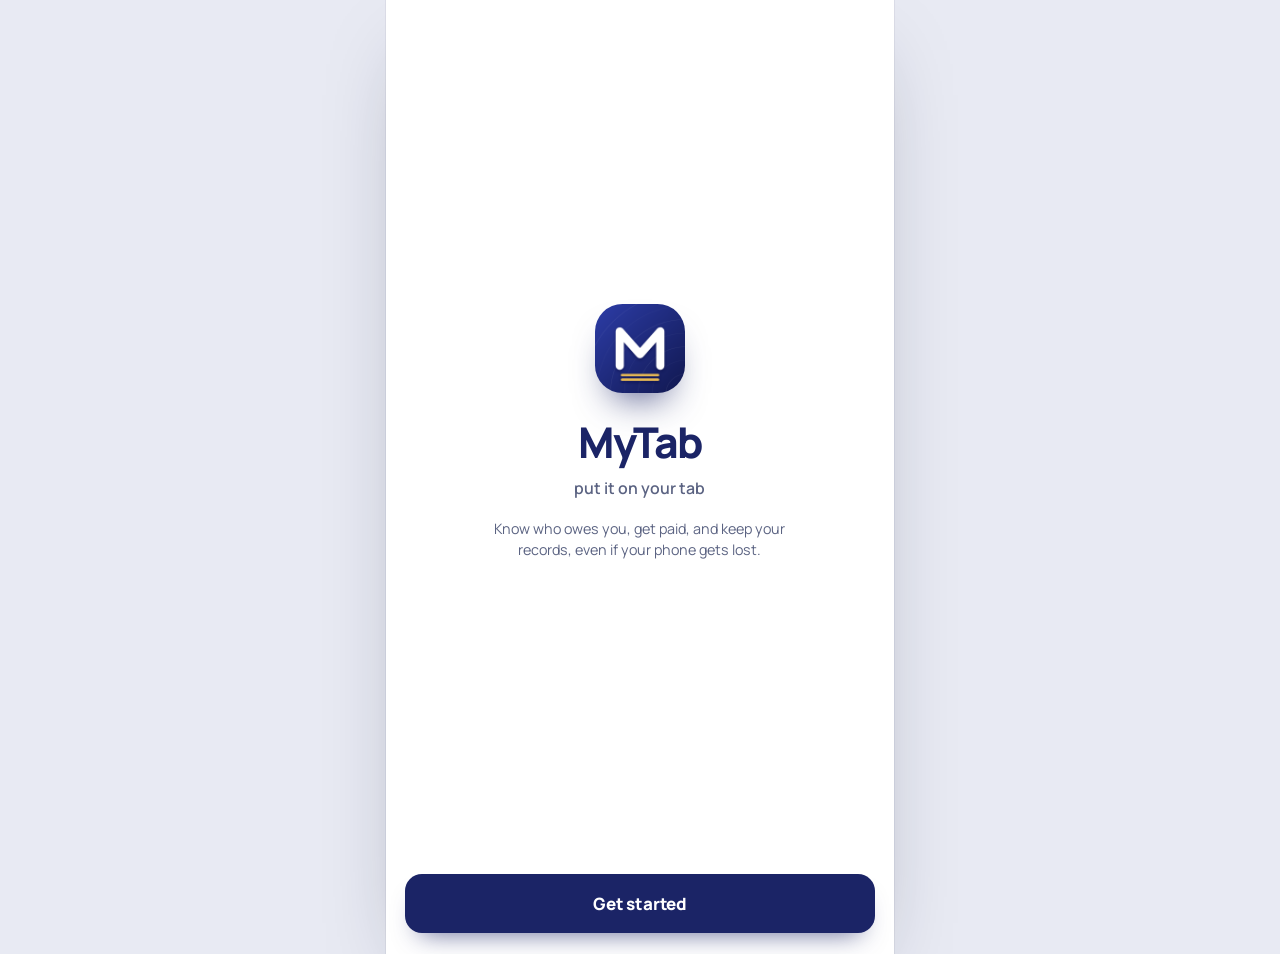
==== commit 5ab6a4ff: "Make MyTab fit like a native app and ship the new icon - App fills the phone edge to edge (dvh, safe" ====
--- a/app/index.html
+++ b/app/index.html
@@ -2,7 +2,7 @@
 <html lang="en">
 <head>
 <meta charset="UTF-8" />
-<meta name="viewport" content="width=device-width, initial-scale=1.0" />
+<meta name="viewport" content="width=device-width, initial-scale=1, viewport-fit=cover" />
 <title>MyTab · Put it on your tab</title>
 <meta name="description" content="Track who owes you, offline-friendly, built for a busy market." />
 <link rel="manifest" href="manifest.json" />
@@ -23,14 +23,14 @@
   }
   * { box-sizing:border-box; }
   html, body { margin:0; padding:0; }
-  body { min-height:100vh; background:linear-gradient(180deg,#EFE8D6 0%,var(--bg) 220px); display:flex; justify-content:center; padding:24px 12px; font-family:'Inter',sans-serif; color:var(--ink); }
+  body { min-height:100vh; background:linear-gradient(180deg,#EFE8D6 0%,var(--bg) 220px); display:flex; justify-content:center; padding:24px 12px; font-family:'Manrope',system-ui,sans-serif; color:var(--ink); }
   #phone { width:100%; max-width:420px; min-height:740px; background:var(--surface); border-radius:22px; box-shadow:0 1px 0 rgba(35,48,31,0.06),0 20px 40px -24px rgba(35,48,31,0.35); overflow:hidden; position:relative; display:flex; flex-direction:column; border:1px solid var(--line); }
   .screen { display:flex; flex-direction:column; flex:1; min-height:740px; }
 
   .hero { background:var(--primary); color:#F3EFE1; padding:24px 20px 18px; }
-  .brand-name { font-family:'Source Serif 4',serif; font-weight:700; font-size:17px; opacity:0.9; }
+  .brand-name { font-family:'Manrope',system-ui,sans-serif; font-weight:700; font-size:17px; opacity:0.9; }
   .hero-label { font-size:12.5px; color:rgba(243,239,225,0.75); margin-top:10px; }
-  .hero-amount { font-family:'Source Serif 4',serif; font-weight:700; font-size:36px; }
+  .hero-amount { font-family:'Manrope',system-ui,sans-serif; font-weight:700; font-size:36px; }
 
   .tabs { display:flex; gap:6px; margin:14px 18px 0; background:var(--bg); border-radius:10px; padding:4px; }
   .tab { flex:1; border:none; background:transparent; padding:9px; border-radius:8px; font-weight:700; font-size:13px; color:var(--ink-soft); cursor:pointer; font-family:inherit; }
@@ -44,7 +44,7 @@
 
   .grow { display:flex; align-items:center; gap:12px; border:none; border-radius:14px; padding:18px 16px; cursor:pointer; font-family:inherit; text-align:left; width:100%; }
   .grow-name { flex:1; font-size:17px; font-weight:700; }
-  .grow-amount { font-family:'Source Serif 4',serif; font-weight:700; font-size:17px; }
+  .grow-amount { font-family:'Manrope',system-ui,sans-serif; font-weight:700; font-size:17px; }
   .grow-dot { width:12px; height:12px; border-radius:50%; flex-shrink:0; }
   .grow--red { background:var(--red-bg); color:var(--red); }
   .grow--red .grow-dot { background:var(--red); }
@@ -67,7 +67,7 @@
 
   .balance-card { margin:16px 18px; background:var(--bg); border:1px solid var(--line); border-radius:14px; padding:18px; text-align:center; }
   .balance-label { font-size:12.5px; color:var(--ink-soft); margin-bottom:4px; }
-  .balance-amount { font-family:'Source Serif 4',serif; font-weight:700; font-size:30px; color:var(--red); }
+  .balance-amount { font-family:'Manrope',system-ui,sans-serif; font-weight:700; font-size:30px; color:var(--red); }
   .balance-amount--clear { color:var(--green); }
   .wa-btn { margin-top:12px; display:inline-flex; align-items:center; gap:6px; font-size:13px; font-weight:700; color:var(--primary-dark); background:var(--green-bg); border-radius:8px; padding:9px 13px; text-decoration:none; }
 
@@ -77,7 +77,7 @@
   .entry-item { font-size:15.5px; font-weight:700; }
   .entry-date { font-size:12px; color:var(--ink-soft); margin-top:2px; }
   .entry-right { text-align:right; }
-  .entry-amount { font-family:'Source Serif 4',serif; font-weight:700; font-size:16px; }
+  .entry-amount { font-family:'Manrope',system-ui,sans-serif; font-weight:700; font-size:16px; }
   .entry-amount--paid { color:var(--ink-soft); text-decoration:line-through; }
   .tag { margin-top:4px; font-size:11px; display:inline-flex; align-items:center; gap:3px; padding:2px 8px; border-radius:20px; font-weight:700; }
   .tag--paid { background:var(--green-bg); color:var(--green); }
@@ -109,7 +109,7 @@
   .ghost-btn { background:transparent; border:1px solid var(--line); color:var(--ink-soft); display:flex; align-items:center; gap:4px; }
 
   .quickadd-label { font-size:12px; font-weight:700; color:var(--ink-soft); text-transform:uppercase; letter-spacing:0.03em; }
-  .amount-display { font-family:'Source Serif 4',serif; font-weight:700; font-size:30px; color:var(--primary); }
+  .amount-display { font-family:'Manrope',system-ui,sans-serif; font-weight:700; font-size:30px; color:var(--primary); }
   .plain-input { border:1px solid var(--line); border-radius:10px; padding:10px 12px; font-size:14px; font-family:inherit; width:100%; }
 
   .form { padding:16px 18px; display:flex; flex-direction:column; gap:16px; flex:1; }
@@ -132,7 +132,7 @@
   svg { display:block; }
 
   .center-screen { flex:1; display:flex; flex-direction:column; align-items:center; justify-content:center; text-align:center; padding:32px 24px; }
-  .splash-brand { font-family:'Source Serif 4',serif; font-weight:700; font-size:34px; color:var(--primary); }
+  .splash-brand { font-family:'Manrope',system-ui,sans-serif; font-weight:700; font-size:34px; color:var(--primary); }
   .splash-tag { font-size:14px; color:var(--ink-soft); margin-top:6px; }
   .splash-lede { font-size:13.5px; color:var(--ink-soft); margin-top:18px; line-height:1.5; max-width:280px; }
   .stage-form { width:100%; margin-top:26px; text-align:left; display:flex; flex-direction:column; gap:14px; }
@@ -216,7 +216,7 @@
   #phone.has-nav.big .fab { bottom:94px; }
   .biz-guide { position:fixed; inset:0; background:rgba(35,48,31,.55); z-index:20; display:flex; align-items:center; justify-content:center; padding:20px; }
   .biz-guide-card { background:var(--surface); border-radius:20px; padding:22px 20px; width:100%; max-width:380px; max-height:90vh; overflow:auto; }
-  .biz-guide-title { font-family:'Source Serif 4',serif; font-size:24px; font-weight:700; margin-bottom:10px; }
+  .biz-guide-title { font-family:'Manrope',system-ui,sans-serif; font-size:24px; font-weight:700; margin-bottom:10px; }
   .biz-guide-row { display:flex; gap:12px; align-items:center; padding:10px 0; border-bottom:1px solid var(--line); font-size:16px; }
   .biz-guide-row b { font-size:17px; }
   .biz-guide-ico { font-size:28px; width:40px; text-align:center; }
@@ -230,11 +230,11 @@
   /* header sits on ruled notebook paper; the money figure gets an accountant's double rule */
   .hero { background-color:#245840; background-image:repeating-linear-gradient(to bottom, transparent 0 35px, rgba(243,239,225,.075) 35px 36px); padding:26px 22px 24px; }
   .hero-label { font-size:13.5px; font-weight:600; color:rgba(243,239,225,.82); margin-top:14px; }
-  .hero-amount { display:inline-block; font-family:'Inter',sans-serif; font-weight:800; font-size:42px; line-height:1.15; letter-spacing:-.02em; font-variant-numeric:tabular-nums; padding-bottom:6px; border-bottom:4px double rgba(243,239,225,.6); margin-top:2px; }
+  .hero-amount { display:inline-block; font-family:'Manrope',system-ui,sans-serif; font-weight:800; font-size:42px; line-height:1.15; letter-spacing:-.02em; font-variant-numeric:tabular-nums; padding-bottom:6px; border-bottom:4px double rgba(243,239,225,.6); margin-top:2px; }
   .hero-amount ~ .hero-label { margin-top:10px; }
 
   /* figures line up like a ledger column */
-  .grow-amount, .balance-amount, .entry-amount, .amount-display, .biz-line-total, .biz-hist-amt, .biz-row-amt, .biz-stat b { font-family:'Inter',sans-serif; font-weight:800; font-variant-numeric:tabular-nums; letter-spacing:-.01em; }
+  .grow-amount, .balance-amount, .entry-amount, .amount-display, .biz-line-total, .biz-hist-amt, .biz-row-amt, .biz-stat b { font-family:'Manrope',system-ui,sans-serif; font-weight:800; font-variant-numeric:tabular-nums; letter-spacing:-.01em; }
   .balance-amount { font-size:38px; }
 
   /* customer list: ruled ledger lines instead of colour boxes */
@@ -455,7 +455,7 @@
 
 /* sign-in / welcome */
 .splash-brand { font-weight:800; font-size:40px; letter-spacing:-.04em; color:var(--indigo); }
-.splash-brand::before { content:"M"; display:grid; place-items:center; width:72px; height:72px; margin:0 auto 18px; border-radius:22px; background-color:var(--indigo); background-image:var(--pattern); background-size:56px 56px; color:#fff; font-size:34px; letter-spacing:0; box-shadow:0 18px 30px -16px rgba(27,36,102,.7); }
+.splash-brand::before { content:""; display:block; width:84px; height:84px; margin:0 auto 18px; border-radius:26px; background:var(--indigo) url(icon-192.png) center/cover no-repeat; box-shadow:0 20px 34px -16px rgba(27,36,102,.75); }
 .splash-tag { font-size:15px; font-weight:600; }
 .pin-dot { border-color:#C7CCE0; }
 .toast { background:var(--ink); color:#fff; border-radius:999px; font-weight:700; }
@@ -466,6 +466,39 @@
 .cl-addrow input { flex:1 1 100%; }
 .cl-addrow .settle-btn { flex:1 1 auto; }
 .biz-locked { background:var(--bg); border:0; border-radius:20px; }
+
+.biz-guide-ico { width:38px; flex:none; text-align:center; }
+
+/* ===== Works like an app: fits any screen, no pinching, no accidental zoom ===== */
+html { -webkit-text-size-adjust:100%; text-size-adjust:100%; height:100%; }
+body { overscroll-behavior-y:contain; -webkit-tap-highlight-color:transparent; }
+button, a, .chip, .grow, .tab, .biz-nav-btn, .fab, .iconbtn { touch-action:manipulation; -webkit-touch-callout:none; -webkit-user-select:none; user-select:none; }
+input, select, textarea { font-size:max(16px,1em); touch-action:manipulation; -webkit-user-select:text; user-select:text; }   /* 16px+ stops iPhones zooming into a field */
+
+/* the status bar area is painted indigo, so the app can use the whole screen on every phone */
+body::before { content:""; position:fixed; top:0; left:0; right:0; height:env(safe-area-inset-top,0px); background:var(--indigo); z-index:60; pointer-events:none; }
+#phone { padding-top:env(safe-area-inset-top,0px); padding-left:env(safe-area-inset-left,0px); padding-right:env(safe-area-inset-right,0px); }
+.biz-nav { padding-bottom:env(safe-area-inset-bottom,0px); }
+#phone.has-nav { padding-bottom:calc(64px + env(safe-area-inset-bottom,0px)); }
+.fab { margin-bottom:env(safe-area-inset-bottom,0px); }
+
+/* phones: the app IS the screen */
+@media (max-width:520px) {
+  html, body { width:100%; min-height:100%; }
+  body { padding:0; background:var(--surface); display:block; }
+  #phone { width:100%; max-width:none; min-height:100vh; min-height:100dvh; border-radius:0; box-shadow:none; }
+  .screen { min-height:calc(100vh - env(safe-area-inset-top,0px)); min-height:calc(100dvh - env(safe-area-inset-top,0px)); }
+  .biz-nav { max-width:none; }
+}
+
+/* tablets and computers: a tall app column that fills the window instead of a small floating card */
+@media (min-width:521px) {
+  body { padding:0; display:flex; justify-content:center; background:#E8EAF3; }
+  #phone { max-width:480px; min-height:100vh; min-height:100dvh; border-radius:0; box-shadow:0 0 0 1px rgba(20,26,51,.06), 0 30px 80px -30px rgba(20,26,51,.35); }
+  .screen { min-height:100vh; min-height:100dvh; }
+  .biz-nav { max-width:480px; }
+}
+@media (min-width:521px) and (min-height:700px) { #phone { zoom:1.06; } }
 </style>
 </head>
 <body>
@@ -1499,6 +1532,8 @@
           <div class="stage-form" style="margin-top:18px; gap:10px;">
             <div style="display:flex; gap:8px; align-items:flex-start;"><span>✅</span><span style="font-size:14px;">Unlimited customers, no cap</span></div>
             <div style="display:flex; gap:8px; align-items:flex-start;"><span>✅</span><span style="font-size:14px;">Birthday & seasonal greetings</span></div>
+            <div style="display:flex; gap:8px; align-items:flex-start;"><span>✅</span><span style="font-size:14px;">Attendants: workers record sales without seeing your money</span></div>
+            <div style="display:flex; gap:8px; align-items:flex-start;"><span>✅</span><span style="font-size:14px;">Monthly Shop Record you can send on WhatsApp</span></div>
             <div style="display:flex; gap:8px; align-items:flex-start;"><span>✅</span><span style="font-size:14px;">Sales charts: what sells more, today vs yesterday, top customers</span></div>
             <div style="display:flex; gap:8px; align-items:flex-start;"><span>✅</span><span style="font-size:14px;">Everything new we add to Pro later</span></div>
           </div>
@@ -1593,17 +1628,17 @@
           ${d ? `
             <div class="balance-card" style="margin:16px 0 12px; text-align:left;">
               <div class="balance-label">Collected (${esc(reportsRange === "all" ? "all time" : reportsRange === "week" ? "this week" : "this month")})</div>
-              <div style="font-family:'Source Serif 4',serif; font-weight:700; font-size:26px; color:var(--green);">${fmt(d.totalCollected)}</div>
+              <div style="font-family:'Manrope',system-ui,sans-serif; font-weight:700; font-size:26px; color:var(--green);">${fmt(d.totalCollected)}</div>
               <div class="stage-hint" style="margin-top:2px;">${d.paymentsCount} payment${d.paymentsCount === 1 ? "" : "s"} recorded</div>
             </div>
             <div class="balance-card" style="margin-bottom:12px; text-align:left;">
               <div class="balance-label">Still outstanding</div>
-              <div style="font-family:'Source Serif 4',serif; font-weight:700; font-size:26px; color:var(--red);">${fmt(d.totalOutstanding)}</div>
+              <div style="font-family:'Manrope',system-ui,sans-serif; font-weight:700; font-size:26px; color:var(--red);">${fmt(d.totalOutstanding)}</div>
               <div class="stage-hint" style="margin-top:2px;">Across all unpaid customers, all time</div>
             </div>
             <div class="balance-card" style="margin-bottom:12px; text-align:left;">
               <div class="balance-label">New debt recorded (${esc(reportsRange === "all" ? "all time" : reportsRange === "week" ? "this week" : "this month")})</div>
-              <div style="font-family:'Source Serif 4',serif; font-weight:700; font-size:20px;">${fmt(d.newDebtsAmount)}</div>
+              <div style="font-family:'Manrope',system-ui,sans-serif; font-weight:700; font-size:20px;">${fmt(d.newDebtsAmount)}</div>
               <div class="stage-hint" style="margin-top:2px;">${d.newDebtsCount} new entr${d.newDebtsCount === 1 ? "y" : "ies"}</div>
             </div>
             ${d.topOwing.length > 0 ? `
@@ -3296,6 +3331,7 @@
     <div class="biz-guide-title">Welcome to MyTab 👋</div>
     ${row("🛒", "Sales", "Tap what you sold. Then press Record.")}
     ${row("👥", "Owe me", "People who owe you money.")}
+    ${row("🔒", "Close", "At night, count your drawer and see if it adds up.")}
     ${row("⬇️", "I owe", "Money you owe other people.")}
     ${row("📊", "Summary", "See what sells most and how today compares.")}
     <button class="primary-btn" data-b="guideDone" style="margin:14px 0 0;width:100%;">OK, let me start</button>
@@ -3829,6 +3865,7 @@
   clShare: () => { window.open("https://wa.me/?text=" + encodeURIComponent(clRecordText()), "_blank"); },
 });
 
+    try { const g = new URLSearchParams(location.search).get('go'); if (['home','sales','close','owe','summary'].includes(g)) view = g; } catch (e) {}
     render();
     refreshFromServerIfIdle();
     fetchBillingStatus();
